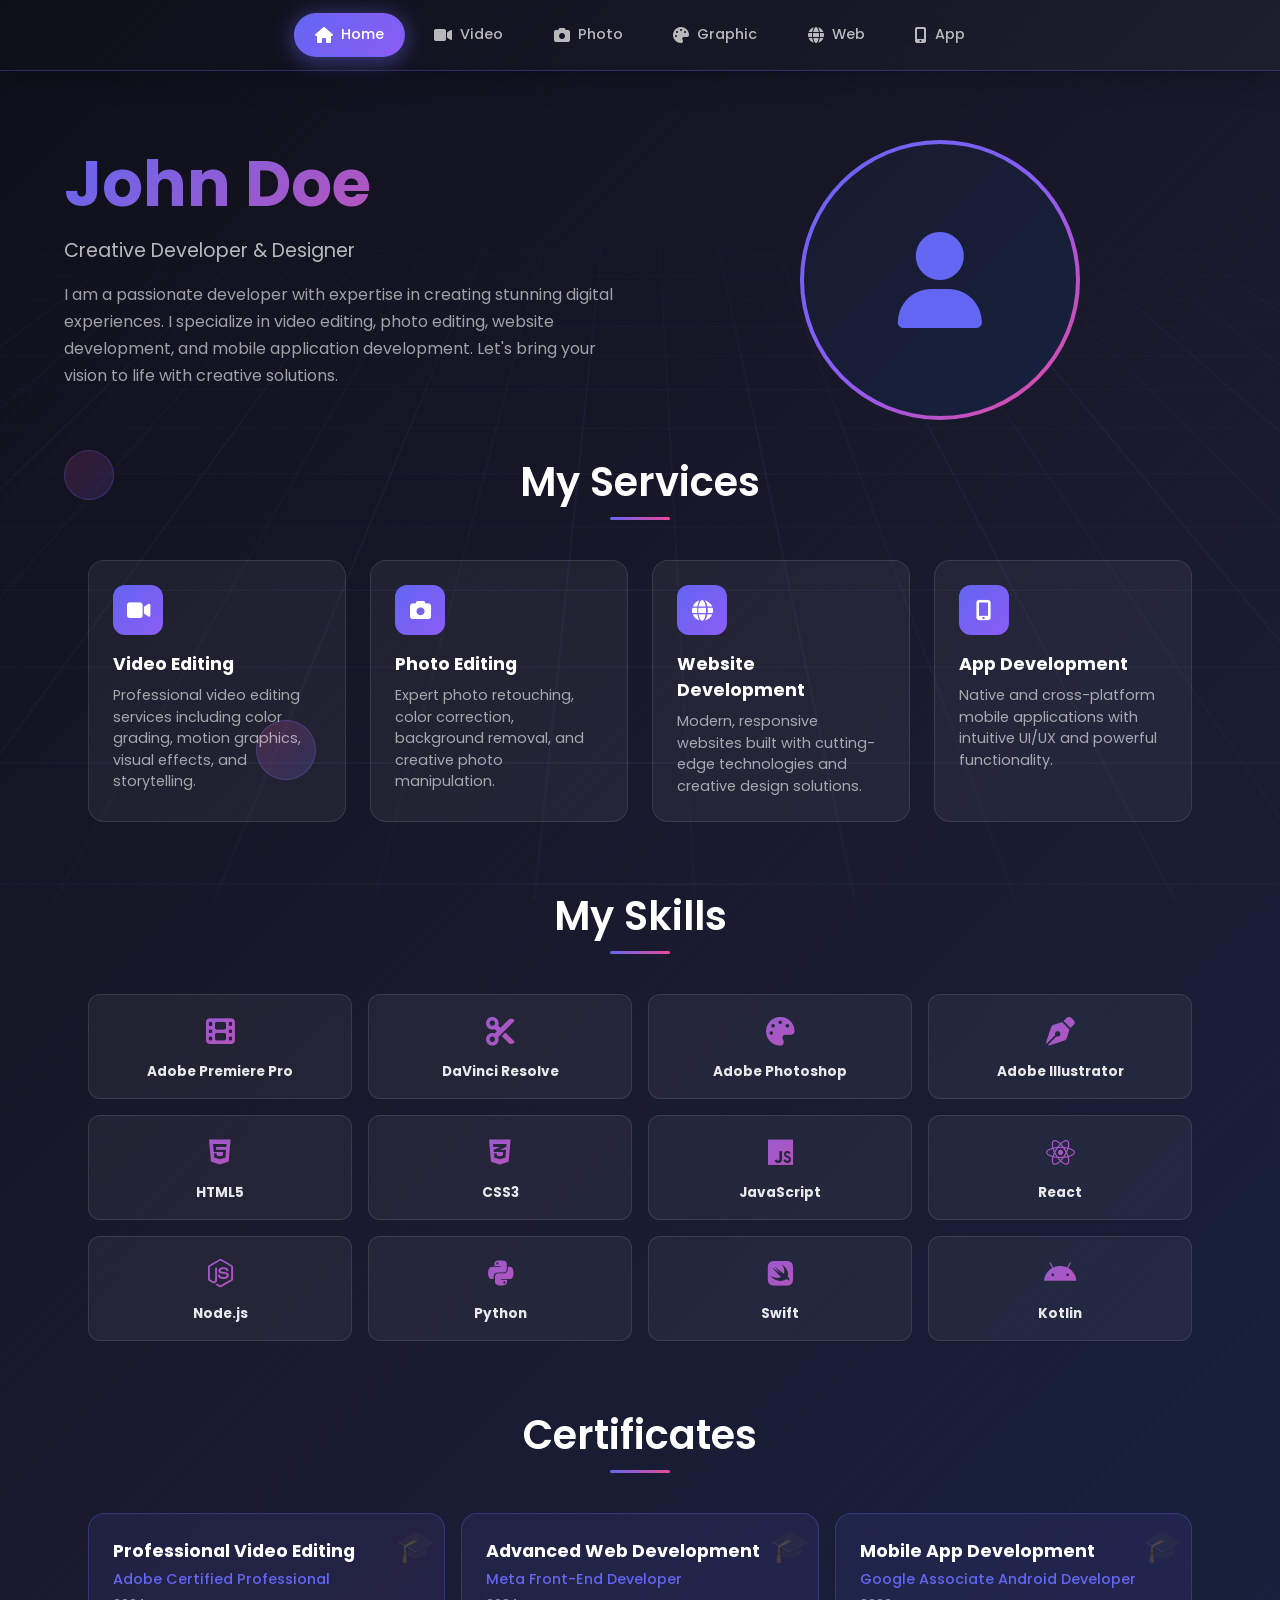
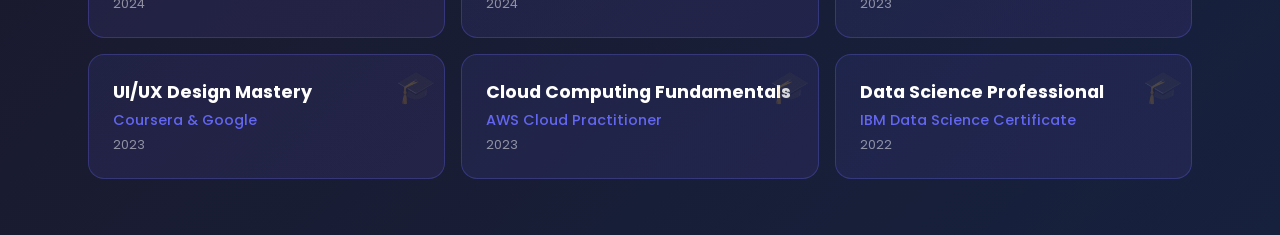
==== pages/index.html @ 63d3b241 "init" ====
<!DOCTYPE html>
<html lang="en">
<head>
    <meta charset="UTF-8">
    <meta name="viewport" content="width=device-width, initial-scale=1.0">
    <title>My Portfolio - Home</title>
    <link href="https://fonts.googleapis.com/css2?family=Poppins:wght@300;400;500;600;700&display=swap" rel="stylesheet">
    <link rel="stylesheet" href="https://cdnjs.cloudflare.com/ajax/libs/font-awesome/6.4.0/css/all.min.css">
    <link rel="stylesheet" href="../css/style.css">
    <link rel="stylesheet" href="../css/home.css">
</head>
<body>
    <!-- Main Content -->
    <main class="main-content">
        <!-- HOME SECTION -->
        <section class="tab-content active" id="home">
            <div class="home-section">
                <!-- Hero -->
                <div class="hero">
                    <div class="hero-content">
                        <h1>John Doe</h1>
                        <p class="title">Creative Developer & Designer</p>
                        <p class="description">
                            I am a passionate developer with expertise in creating stunning digital experiences. 
                            I specialize in video editing, photo editing, website development, and mobile application development.
                            Let's bring your vision to life with creative solutions.
                        </p>
                    </div>
                    <div class="hero-image">
                        <div class="avatar-container">
                            <div class="avatar">
                                <i class="fas fa-user"></i>
                            </div>
                        </div>
                    </div>
                </div>

                <!-- Services -->
                <div class="services-section">
                    <h2 class="section-title">My Services</h2>
                    <div class="services-grid">
                        <div class="service-card">
                            <div class="service-icon">
                                <i class="fas fa-video"></i>
                            </div>
                            <h3>Video Editing</h3>
                            <p>Professional video editing services including color grading, motion graphics, visual effects, and storytelling.</p>
                        </div>
                        <div class="service-card">
                            <div class="service-icon">
                                <i class="fas fa-camera"></i>
                            </div>
                            <h3>Photo Editing</h3>
                            <p>Expert photo retouching, color correction, background removal, and creative photo manipulation.</p>
                        </div>
                        <div class="service-card">
                            <div class="service-icon">
                                <i class="fas fa-globe"></i>
                            </div>
                            <h3>Website Development</h3>
                            <p>Modern, responsive websites built with cutting-edge technologies and creative design solutions.</p>
                        </div>
                        <div class="service-card">
                            <div class="service-icon">
                                <i class="fas fa-mobile-alt"></i>
                            </div>
                            <h3>App Development</h3>
                            <p>Native and cross-platform mobile applications with intuitive UI/UX and powerful functionality.</p>
                        </div>
                    </div>
                </div>

                <!-- Skills -->
                <div class="skills-section">
                    <h2 class="section-title">My Skills</h2>
                    <div class="skills-grid">
                        <div class="skill-item">
                            <div class="skill-icon"><i class="fas fa-film"></i></div>
                            <h4>Adobe Premiere Pro</h4>
                        </div>
                        <div class="skill-item">
                            <div class="skill-icon"><i class="fas fa-cut"></i></div>
                            <h4>DaVinci Resolve</h4>
                        </div>
                        <div class="skill-item">
                            <div class="skill-icon"><i class="fas fa-palette"></i></div>
                            <h4>Adobe Photoshop</h4>
                        </div>
                        <div class="skill-item">
                            <div class="skill-icon"><i class="fas fa-pen-nib"></i></div>
                            <h4>Adobe Illustrator</h4>
                        </div>
                        <div class="skill-item">
                            <div class="skill-icon"><i class="fab fa-html5"></i></div>
                            <h4>HTML5</h4>
                        </div>
                        <div class="skill-item">
                            <div class="skill-icon"><i class="fab fa-css3-alt"></i></div>
                            <h4>CSS3</h4>
                        </div>
                        <div class="skill-item">
                            <div class="skill-icon"><i class="fab fa-js"></i></div>
                            <h4>JavaScript</h4>
                        </div>
                        <div class="skill-item">
                            <div class="skill-icon"><i class="fab fa-react"></i></div>
                            <h4>React</h4>
                        </div>
                        <div class="skill-item">
                            <div class="skill-icon"><i class="fab fa-node-js"></i></div>
                            <h4>Node.js</h4>
                        </div>
                        <div class="skill-item">
                            <div class="skill-icon"><i class="fab fa-python"></i></div>
                            <h4>Python</h4>
                        </div>
                        <div class="skill-item">
                            <div class="skill-icon"><i class="fab fa-swift"></i></div>
                            <h4>Swift</h4>
                        </div>
                        <div class="skill-item">
                            <div class="skill-icon"><i class="fab fa-android"></i></div>
                            <h4>Kotlin</h4>
                        </div>
                    </div>
                </div>

                <!-- Certificates -->
                <div class="certificates-section">
                    <h2 class="section-title">Certificates</h2>
                    <div class="certificates-grid">
                        <div class="certificate-card">
                            <h3>Professional Video Editing</h3>
                            <p class="issuer">Adobe Certified Professional</p>
                            <p class="date">2024</p>
                        </div>
                        <div class="certificate-card">
                            <h3>Advanced Web Development</h3>
                            <p class="issuer">Meta Front-End Developer</p>
                            <p class="date">2024</p>
                        </div>
                        <div class="certificate-card">
                            <h3>Mobile App Development</h3>
                            <p class="issuer">Google Associate Android Developer</p>
                            <p class="date">2023</p>
                        </div>
                        <div class="certificate-card">
                            <h3>UI/UX Design Mastery</h3>
                            <p class="issuer">Coursera & Google</p>
                            <p class="date">2023</p>
                        </div>
                        <div class="certificate-card">
                            <h3>Cloud Computing Fundamentals</h3>
                            <p class="issuer">AWS Cloud Practitioner</p>
                            <p class="date">2023</p>
                        </div>
                        <div class="certificate-card">
                            <h3>Data Science Professional</h3>
                            <p class="issuer">IBM Data Science Certificate</p>
                            <p class="date">2022</p>
                        </div>
                    </div>
                </div>
            </div>
        </section>
    </main>

    <script src="../js/components.js"></script>
    <script src="../js/script.js"></script>
</body>
</html>
---- css/style.css ----
/* CSS Variables */
:root {
    --primary: #6366f1;
    --secondary: #8b5cf6;
    --accent: #ec4899;
    --dark: #1e1e2e;
    --light: #f8fafc;
    --glass: rgba(255, 255, 255, 0.1);
}

/* Reset */
* {
    margin: 0;
    padding: 0;
    box-sizing: border-box;
    font-family: 'Poppins', sans-serif;
}

body {
    background: linear-gradient(135deg, #0f0f1a 0%, #1a1a2e 50%, #16213e 100%);
    min-height: 100vh;
    color: #fff;
    overflow-x: hidden;
    position: relative;
}

/* 3D Grid Background */
.bg-grid {
    position: fixed;
    top: 0;
    left: 0;
    width: 100%;
    height: 100%;
    z-index: -1;
    overflow: hidden;
    perspective: 1000px;
}

.grid-canvas {
    position: absolute;
    top: 0;
    left: 0;
    width: 100%;
    height: 100%;
    transform-style: preserve-3d;
    transform: rotateX(60deg) scale(1.5);
    animation: gridMove 20s linear infinite;
}

@keyframes gridMove {
    0% {
        background-position: 0 0;
    }
    100% {
        background-position: 0 100px;
    }
}

.grid-line {
    position: absolute;
    background: linear-gradient(90deg, transparent, rgba(99, 102, 241, 0.15), transparent);
    height: 1px;
    width: 100%;
    transform-origin: center;
}

.grid-line.vertical {
    width: 1px;
    height: 100%;
    background: linear-gradient(180deg, transparent, rgba(99, 102, 241, 0.15), transparent);
}

/* Floating Objects */
.floating-object {
    position: fixed;
    border-radius: 50%;
    background: linear-gradient(135deg, rgba(99, 102, 241, 0.1), rgba(139, 92, 246, 0.1));
    border: 1px solid rgba(99, 102, 241, 0.3);
    z-index: -1;
    animation: float 20s infinite ease-in-out;
}

.floating-object:nth-child(1) {
    width: 80px;
    height: 80px;
    top: 10%;
    left: 10%;
    animation-delay: 0s;
    background: linear-gradient(135deg, rgba(99, 102, 241, 0.2), rgba(236, 72, 153, 0.2));
}

.floating-object:nth-child(2) {
    width: 120px;
    height: 120px;
    top: 60%;
    left: 80%;
    animation-delay: -5s;
    background: linear-gradient(135deg, rgba(139, 92, 246, 0.2), rgba(236, 72, 153, 0.2));
}

.floating-object:nth-child(3) {
    width: 60px;
    height: 60px;
    top: 80%;
    left: 20%;
    animation-delay: -10s;
    background: linear-gradient(135deg, rgba(236, 72, 153, 0.2), rgba(99, 102, 241, 0.2));
}

.floating-object:nth-child(4) {
    width: 100px;
    height: 100px;
    top: 30%;
    left: 70%;
    animation-delay: -15s;
    background: linear-gradient(135deg, rgba(99, 102, 241, 0.15), rgba(139, 92, 246, 0.15));
}

.floating-object:nth-child(5) {
    width: 50px;
    height: 50px;
    top: 50%;
    left: 5%;
    animation-delay: -7s;
    background: linear-gradient(135deg, rgba(236, 72, 153, 0.15), rgba(139, 92, 246, 0.15));
}

@keyframes float {
    0%, 100% {
        transform: translateY(0) rotate(0deg) scale(1);
    }
    25% {
        transform: translateY(-30px) rotate(90deg) scale(1.1);
    }
    50% {
        transform: translateY(-10px) rotate(180deg) scale(0.95);
    }
    75% {
        transform: translateY(-40px) rotate(270deg) scale(1.05);
    }
}

/* Glowing Orbs */
.glow-orb {
    position: fixed;
    border-radius: 50%;
    filter: blur(60px);
    z-index: -1;
    animation: glow 8s infinite ease-in-out;
}

.glow-orb:nth-of-type(1) {
    width: 400px;
    height: 400px;
    top: -100px;
    left: -100px;
    background: rgba(99, 102, 241, 0.3);
    animation-delay: 0s;
}

.glow-orb:nth-of-type(2) {
    width: 300px;
    height: 300px;
    bottom: -50px;
    right: -50px;
    background: rgba(236, 72, 153, 0.2);
    animation-delay: -4s;
}

.glow-orb:nth-of-type(3) {
    width: 250px;
    height: 250px;
    top: 50%;
    left: 50%;
    transform: translate(-50%, -50%);
    background: rgba(139, 92, 246, 0.15);
    animation-delay: -2s;
}

@keyframes glow {
    0%, 100% {
        opacity: 0.5;
        transform: scale(1);
    }
    50% {
        opacity: 0.8;
        transform: scale(1.2);
    }
}

/* Navigation Tabs */
.nav-container {
    position: fixed;
    top: 0;
    left: 0;
    right: 0;
    z-index: 1000;
    background: linear-gradient(135deg, rgba(15, 15, 26, 0.98) 0%, rgba(30, 30, 46, 0.95) 100%);
    backdrop-filter: blur(20px);
    -webkit-backdrop-filter: blur(20px);
    padding: 0.8rem 2rem;
    border-bottom: 1px solid rgba(99, 102, 241, 0.3);
    box-shadow: 0 4px 30px rgba(0, 0, 0, 0.3);
}

.nav-tabs {
    display: flex;
    justify-content: center;
    align-items: center;
    gap: 0.5rem;
    flex-wrap: wrap;
    max-width: 1200px;
    margin: 0 auto;
}

.nav-tab {
    padding: 0.6rem 1.2rem;
    background: transparent;
    border: 2px solid transparent;
    color: rgba(255, 255, 255, 0.7);
    font-size: 0.9rem;
    font-weight: 500;
    cursor: pointer;
    border-radius: 50px;
    transition: all 0.3s ease;
    display: flex;
    align-items: center;
    gap: 0.5rem;
    text-decoration: none;
    position: relative;
    overflow: hidden;
}

.nav-tab::before {
    content: '';
    position: absolute;
    top: 0;
    left: -100%;
    width: 100%;
    height: 100%;
    background: linear-gradient(90deg, transparent, rgba(255, 255, 255, 0.1), transparent);
    transition: left 0.5s ease;
}

.nav-tab:hover::before {
    left: 100%;
}

.nav-tab:hover {
    color: #fff;
    transform: translateY(-2px);
    text-shadow: 0 0 10px rgba(99, 102, 241, 0.5);
}

.nav-tab.active {
    background: linear-gradient(135deg, var(--primary), var(--secondary));
    color: #fff;
    border-color: transparent;
    box-shadow: 0 4px 20px rgba(99, 102, 241, 0.4),
                0 0 30px rgba(99, 102, 241, 0.2);
}

.nav-tab i {
    font-size: 1rem;
}

/* Hamburger Menu */
.hamburger {
    display: none;
    flex-direction: column;
    justify-content: center;
    align-items: center;
    width: 45px;
    height: 45px;
    background: linear-gradient(135deg, var(--primary), var(--secondary));
    border: none;
    cursor: pointer;
    padding: 0;
    z-index: 1001;
    border-radius: 10px;
    box-shadow: 0 4px 15px rgba(99, 102, 241, 0.4);
    transition: all 0.3s ease;
}

.hamburger:hover {
    transform: scale(1.05);
    box-shadow: 0 6px 20px rgba(99, 102, 241, 0.6);
}

.hamburger span {
    display: block;
    width: 22px;
    height: 2.5px;
    background: #fff;
    margin: 3px 0;
    border-radius: 2px;
    transition: all 0.3s ease;
    position: relative;
}

.hamburger.active span:nth-child(1) {
    transform: rotate(45deg) translate(5px, 6px);
}

.hamburger.active span:nth-child(2) {
    opacity: 0;
}

.hamburger.active span:nth-child(3) {
    transform: rotate(-45deg) translate(5px, -6px);
}

/* Mobile Navigation */
@media (max-width: 768px) {
    .hamburger {
        display: flex;
        position: absolute;
        right: 1rem;
        top: 50%;
        transform: translateY(-50%);
    }

    .nav-container {
        padding: 0.8rem 1rem;
    }

    .nav-tabs {
        position: fixed;
        top: 65px;
        left: 0;
        right: 0;
        background: linear-gradient(180deg, rgba(15, 15, 26, 0.99) 0%, rgba(22, 33, 62, 0.99) 100%);
        backdrop-filter: blur(20px);
        -webkit-backdrop-filter: blur(20px);
        flex-direction: column;
        gap: 0;
        padding: 1rem;
        border-bottom: 1px solid rgba(99, 102, 241, 0.3);
        transform: translateY(-150%);
        opacity: 0;
        transition: all 0.3s ease;
        z-index: 999;
        box-shadow: 0 10px 40px rgba(0, 0, 0, 0.5);
    }

    .nav-tabs.active {
        transform: translateY(0);
        opacity: 1;
    }

    .nav-tab {
        padding: 1rem 1.5rem;
        width: 100%;
        justify-content: center;
        border-radius: 12px;
        font-size: 1rem;
        background: rgba(255, 255, 255, 0.05);
        border: 1px solid rgba(255, 255, 255, 0.1);
    }

    .nav-tab:not(:last-child) {
        margin-bottom: 0.5rem;
    }

    .nav-tab:hover {
        background: linear-gradient(135deg, rgba(99, 102, 241, 0.3), rgba(139, 92, 246, 0.3));
        border-color: var(--primary);
    }

    .nav-tab.active {
        background: linear-gradient(135deg, var(--primary), var(--secondary));
    }

    .nav-tab i {
        font-size: 1.2rem;
    }
}

/* Main Content */
.main-content {
    padding-top: 100px;
    min-height: 100vh;
}

.tab-content {
    display: none;
    animation: fadeIn 0.5s ease;
}

.tab-content.active {
    display: block;
}

@keyframes fadeIn {
    from { opacity: 0; transform: translateY(20px); }
    to { opacity: 1; transform: translateY(0); }
}

/* HOME SECTION */
.home-section {
    max-width: 1200px;
    margin: 0 auto;
    padding: 2rem;
}

.hero {
    display: grid;
    grid-template-columns: 1fr 1fr;
    gap: 4rem;
    align-items: center;
    min-height: calc(100vh - 120px);
}

.hero-content h1 {
    font-size: 4rem;
    font-weight: 700;
    background: linear-gradient(135deg, var(--primary), var(--accent));
    -webkit-background-clip: text;
    -webkit-text-fill-color: transparent;
    background-clip: text;
    margin-bottom: 1rem;
    line-height: 1.1;
}

.hero-content .title {
    font-size: 1.5rem;
    color: rgba(255, 255, 255, 0.7);
    margin-bottom: 1.5rem;
    font-weight: 400;
}

.hero-content .description {
    font-size: 1.1rem;
    color: rgba(255, 255, 255, 0.6);
    line-height: 1.8;
    margin-bottom: 2rem;
}

.hero-image {
    display: flex;
    justify-content: center;
    align-items: center;
}

.avatar-container {
    width: 350px;
    height: 350px;
    border-radius: 50%;
    background: linear-gradient(135deg, var(--primary), var(--secondary), var(--accent));
    padding: 4px;
    position: relative;
}

.avatar {
    width: 100%;
    height: 100%;
    border-radius: 50%;
    background: linear-gradient(135deg, #1a1a2e, #16213e);
    display: flex;
    justify-content: center;
    align-items: center;
    font-size: 8rem;
    color: var(--primary);
}

/* Services Section */
.services-section {
    padding: 4rem 2rem;
    max-width: 1200px;
    margin: 0 auto;
}

.section-title {
    font-size: 2.5rem;
    font-weight: 600;
    text-align: center;
    margin-bottom: 3rem;
    position: relative;
}

.section-title::after {
    content: '';
    position: absolute;
    bottom: -10px;
    left: 50%;
    transform: translateX(-50%);
    width: 80px;
    height: 4px;
    background: linear-gradient(90deg, var(--primary), var(--accent));
    border-radius: 2px;
}

.services-grid {
    display: grid;
    grid-template-columns: repeat(auto-fit, minmax(280px, 1fr));
    gap: 2rem;
}

.service-card {
    background: rgba(255, 255, 255, 0.05);
    border: 1px solid rgba(255, 255, 255, 0.1);
    border-radius: 20px;
    padding: 2rem;
    transition: all 0.3s ease;
    position: relative;
    overflow: hidden;
}

.service-card::before {
    content: '';
    position: absolute;
    top: 0;
    left: 0;
    right: 0;
    height: 4px;
    background: linear-gradient(90deg, var(--primary), var(--accent));
    transform: scaleX(0);
    transition: transform 0.3s ease;
}

.service-card:hover {
    transform: translateY(-10px);
    background: rgba(255, 255, 255, 0.1);
    box-shadow: 0 20px 40px rgba(0, 0, 0, 0.3);
}

.service-card:hover::before {
    transform: scaleX(1);
}

.service-icon {
    width: 60px;
    height: 60px;
    background: linear-gradient(135deg, var(--primary), var(--secondary));
    border-radius: 15px;
    display: flex;
    justify-content: center;
    align-items: center;
    font-size: 1.5rem;
    margin-bottom: 1.5rem;
}

.service-card h3 {
    font-size: 1.3rem;
    margin-bottom: 1rem;
    color: #fff;
}

.service-card p {
    color: rgba(255, 255, 255, 0.6);
    line-height: 1.6;
}

/* Skills Section */
.skills-section {
    padding: 4rem 2rem;
    max-width: 1200px;
    margin: 0 auto;
}

.skills-grid {
    display: grid;
    grid-template-columns: repeat(auto-fit, minmax(200px, 1fr));
    gap: 1.5rem;
}

.skill-item {
    background: rgba(255, 255, 255, 0.05);
    border: 1px solid rgba(255, 255, 255, 0.1);
    border-radius: 15px;
    padding: 1.5rem;
    text-align: center;
    transition: all 0.3s ease;
}

.skill-item:hover {
    background: rgba(99, 102, 241, 0.2);
    transform: scale(1.05);
    border-color: var(--primary);
}

.skill-icon {
    font-size: 2.5rem;
    margin-bottom: 1rem;
    background: linear-gradient(135deg, var(--primary), var(--accent));
    -webkit-background-clip: text;
    -webkit-text-fill-color: transparent;
}

.skill-item h4 {
    font-size: 1rem;
    color: rgba(255, 255, 255, 0.9);
}

/* Certificates Section */
.certificates-section {
    padding: 4rem 2rem;
    max-width: 1200px;
    margin: 0 auto;
}

.certificates-grid {
    display: grid;
    grid-template-columns: repeat(auto-fit, minmax(300px, 1fr));
    gap: 2rem;
}

.certificate-card {
    background: linear-gradient(135deg, rgba(99, 102, 241, 0.1), rgba(139, 92, 246, 0.1));
    border: 1px solid rgba(99, 102, 241, 0.3);
    border-radius: 20px;
    padding: 2rem;
    position: relative;
    overflow: hidden;
}

.certificate-card::before {
    content: '🎓';
    position: absolute;
    top: 1rem;
    right: 1rem;
    font-size: 3rem;
    opacity: 0.2;
}

.certificate-card h3 {
    font-size: 1.3rem;
    margin-bottom: 0.5rem;
    color: #fff;
}

.certificate-card .issuer {
    color: var(--primary);
    font-weight: 500;
    margin-bottom: 0.5rem;
}

.certificate-card .date {
    color: rgba(255, 255, 255, 0.5);
    font-size: 0.9rem;
}

/* VIDEO EDITING - Showcase Theme */
.video-section {
    padding: 2rem;
    max-width: 1400px;
    margin: 0 auto;
}

.showcase-grid {
    display: grid;
    grid-template-columns: repeat(3, 1fr);
    grid-template-rows: repeat(2, 250px);
    gap: 1.5rem;
}

.showcase-item {
    position: relative;
    border-radius: 20px;
    overflow: hidden;
    cursor: pointer;
    transition: all 0.4s ease;
}

.showcase-item:hover {
    transform: scale(1.02);
    z-index: 10;
    box-shadow: 0 20px 60px rgba(0, 0, 0, 0.5);
}

.showcase-item.large {
    grid-column: span 2;
    grid-row: span 2;
}

.showcase-item.wide {
    grid-column: span 2;
}

.showcase-bg {
    position: absolute;
    top: 0;
    left: 0;
    right: 0;
    bottom: 0;
    background: linear-gradient(135deg, #667eea 0%, #764ba2 100%);
    display: flex;
    justify-content: center;
    align-items: center;
}

.showcase-bg.video-1 { background: linear-gradient(135deg, #f093fb 0%, #f5576c 100%); }
.showcase-bg.video-2 { background: linear-gradient(135deg, #4facfe 0%, #00f2fe 100%); }
.showcase-bg.video-3 { background: linear-gradient(135deg, #43e97b 0%, #38f9d7 100%); }
.showcase-bg.video-4 { background: linear-gradient(135deg, #fa709a 0%, #fee140 100%); }
.showcase-bg.video-5 { background: linear-gradient(135deg, #a8edea 0%, #fed6e3 100%); }
.showcase-bg.video-6 { background: linear-gradient(135deg, #ff9a9e 0%, #fecfef 100%); }

.showcase-content {
    position: absolute;
    bottom: 0;
    left: 0;
    right: 0;
    padding: 1.5rem;
    background: linear-gradient(to top, rgba(0,0,0,0.8), transparent);
}

.showcase-content h3 {
    font-size: 1.2rem;
    margin-bottom: 0.3rem;
}

.showcase-content p {
    font-size: 0.9rem;
    color: rgba(255, 255, 255, 0.7);
}

.showcase-icon {
    font-size: 3rem;
    color: rgba(255, 255, 255, 0.8);
}

/* PHOTO EDITING - Bento Theme */
.photo-section {
    padding: 2rem;
    max-width: 1400px;
    margin: 0 auto;
}

.bento-grid {
    display: grid;
    grid-template-columns: repeat(4, 1fr);
    grid-template-rows: repeat(3, 200px);
    gap: 1rem;
}

.bento-item {
    border-radius: 24px;
    overflow: hidden;
    position: relative;
    transition: all 0.4s ease;
}

.bento-item:hover {
    transform: scale(1.02);
    z-index: 10;
}

.bento-item.large {
    grid-column: span 2;
    grid-row: span 2;
}

.bento-item.tall {
    grid-row: span 2;
}

.bento-bg {
    width: 100%;
    height: 100%;
    display: flex;
    justify-content: center;
    align-items: center;
    font-size: 4rem;
}

.bento-bg.photo-1 { background: linear-gradient(135deg, #ffecd2 0%, #fcb69f 100%); }
.bento-bg.photo-2 { background: linear-gradient(135deg, #a1c4fd 0%, #c2e9fb 100%); }
.bento-bg.photo-3 { background: linear-gradient(135deg, #d4fc79 0%, #96e6a1 100%); }
.bento-bg.photo-4 { background: linear-gradient(135deg, #84fab0 0%, #8fd3f4 100%); }
.bento-bg.photo-5 { background: linear-gradient(135deg, #cfd9df 0%, #e2ebf0 100%); }
.bento-bg.photo-6 { background: linear-gradient(135deg, #a6c0fe 0%, #f68084 100%); }
.bento-bg.photo-7 { background: linear-gradient(135deg, #fccb90 0%, #d57eeb 100%); }
.bento-bg.photo-8 { background: linear-gradient(135deg, #e0c3fc 0%, #8ec5fc 100%); }

.bento-label {
    position: absolute;
    bottom: 1rem;
    left: 1rem;
    background: rgba(0, 0, 0, 0.6);
    padding: 0.5rem 1rem;
    border-radius: 20px;
    font-size: 0.85rem;
    font-weight: 500;
}

/* WEBSITE DEVELOPING - Carousel Theme */
.website-section {
    padding: 2rem;
    max-width: 1200px;
    margin: 0 auto;
}

.carousel-container {
    position: relative;
    width: 100%;
    max-width: 900px;
    margin: 0 auto;
    border-radius: 30px;
    overflow: hidden;
    background: rgba(255, 255, 255, 0.05);
    border: 1px solid rgba(255, 255, 255, 0.1);
}

.carousel {
    display: flex;
    transition: transform 0.5s ease;
}

.carousel-slide {
    min-width: 100%;
    height: 500px;
    display: flex;
    justify-content: center;
    align-items: center;
    position: relative;
}

.carousel-slide.slide-1 { background: linear-gradient(135deg, #667eea 0%, #764ba2 100%); }
.carousel-slide.slide-2 { background: linear-gradient(135deg, #f093fb 0%, #f5576c 100%); }
.carousel-slide.slide-3 { background: linear-gradient(135deg, #4facfe 0%, #00f2fe 100%); }
.carousel-slide.slide-4 { background: linear-gradient(135deg, #43e97b 0%, #38f9d7 100%); }

.carousel-icon {
    font-size: 6rem;
    color: rgba(255, 255, 255, 0.9);
}

.carousel-dots {
    position: absolute;
    bottom: 20px;
    left: 50%;
    transform: translateX(-50%);
    display: flex;
    gap: 10px;
}

.carousel-dot {
    width: 12px;
    height: 12px;
    border-radius: 50%;
    background: rgba(255, 255, 255, 0.4);
    cursor: pointer;
    transition: all 0.3s ease;
}

.carousel-dot.active {
    background: #fff;
    transform: scale(1.2);
}

.carousel-arrow {
    position: absolute;
    top: 50%;
    transform: translateY(-50%);
    width: 50px;
    height: 50px;
    background: rgba(255, 255, 255, 0.2);
    border: none;
    border-radius: 50%;
    color: #fff;
    font-size: 1.2rem;
    cursor: pointer;
    transition: all 0.3s ease;
    z-index: 10;
}

.carousel-arrow:hover {
    background: rgba(255, 255, 255, 0.4);
}

.carousel-arrow.prev { left: 20px; }
.carousel-arrow.next { right: 20px; }

.website-description {
    margin-top: 3rem;
    background: rgba(255, 255, 255, 0.05);
    border: 1px solid rgba(255, 255, 255, 0.1);
    border-radius: 20px;
    padding: 2.5rem;
}

.website-description h3 {
    font-size: 2rem;
    margin-bottom: 1.5rem;
    background: linear-gradient(135deg, var(--primary), var(--accent));
    -webkit-background-clip: text;
    -webkit-text-fill-color: transparent;
}

.website-description p {
    color: rgba(255, 255, 255, 0.7);
    line-height: 1.8;
    margin-bottom: 1.5rem;
}

.tech-stack {
    display: flex;
    flex-wrap: wrap;
    gap: 1rem;
    margin-top: 1.5rem;
}

.tech-tag {
    padding: 0.5rem 1.2rem;
    background: rgba(99, 102, 241, 0.2);
    border: 1px solid var(--primary);
    border-radius: 20px;
    font-size: 0.9rem;
    color: #fff;
}

/* APPLICATION DEVELOPING - Mobile Phone Theme */
.app-section {
    padding: 2rem;
    max-width: 1200px;
    margin: 0 auto;
}

.app-container {
    display: flex;
    justify-content: center;
    align-items: center;
    gap: 4rem;
    flex-wrap: wrap;
}

.phone-mockup {
    width: 300px;
    height: 600px;
    background: #1a1a2e;
    border-radius: 40px;
    padding: 12px;
    position: relative;
    box-shadow: 
        0 0 0 3px #2a2a3e,
        0 30px 60px rgba(0, 0, 0, 0.5),
        inset 0 0 20px rgba(255, 255, 255, 0.1);
}

.phone-screen {
    width: 100%;
    height: 100%;
    background: linear-gradient(180deg, #1a1a2e 0%, #16213e 100%);
    border-radius: 30px;
    overflow: hidden;
    position: relative;
}

.phone-notch {
    position: absolute;
    top: 0;
    left: 50%;
    transform: translateX(-50%);
    width: 120px;
    height: 25px;
    background: #1a1a2e;
    border-radius: 0 0 15px 15px;
    z-index: 10;
}

.app-header {
    padding: 50px 20px 20px;
    background: linear-gradient(135deg, var(--primary), var(--secondary));
    text-align: center;
}

.app-header h3 {
    font-size: 1.3rem;
    margin-bottom: 0.3rem;
}

.app-header p {
    font-size: 0.85rem;
    opacity: 0.8;
}

.app-content {
    padding: 20px;
}

.app-card {
    background: rgba(255, 255, 255, 0.1);
    border-radius: 15px;
    padding: 15px;
    margin-bottom: 15px;
    display: flex;
    align-items: center;
    gap: 15px;
}

.app-card-icon {
    width: 45px;
    height: 45px;
    background: linear-gradient(135deg, var(--primary), var(--accent));
    border-radius: 12px;
    display: flex;
    justify-content: center;
    align-items: center;
    font-size: 1.2rem;
}

.app-card-info h4 {
    font-size: 0.95rem;
    margin-bottom: 0.2rem;
}

.app-card-info p {
    font-size: 0.75rem;
    color: rgba(255, 255, 255, 0.5);
}

.app-nav {
    position: absolute;
    bottom: 0;
    left: 0;
    right: 0;
    background: rgba(26, 26, 46, 0.95);
    padding: 15px;
    display: flex;
    justify-content: space-around;
    border-top: 1px solid rgba(255, 255, 255, 0.1);
}

.app-nav-item {
    font-size: 1.3rem;
    color: rgba(255, 255, 255, 0.5);
    cursor: pointer;
    transition: color 0.3s ease;
}

.app-nav-item.active {
    color: var(--primary);
}

.app-features {
    flex: 1;
    max-width: 500px;
}

.app-features h2 {
    font-size: 2.5rem;
    margin-bottom: 1.5rem;
    background: linear-gradient(135deg, var(--primary), var(--accent));
    -webkit-background-clip: text;
    -webkit-text-fill-color: transparent;
}

.feature-item {
    display: flex;
    gap: 1rem;
    margin-bottom: 1.5rem;
    padding: 1.5rem;
    background: rgba(255, 255, 255, 0.05);
    border: 1px solid rgba(255, 255, 255, 0.1);
    border-radius: 15px;
    transition: all 0.3s ease;
}

.feature-item:hover {
    background: rgba(99, 102, 241, 0.1);
    border-color: var(--primary);
}

.feature-icon {
    width: 50px;
    height: 50px;
    background: linear-gradient(135deg, var(--primary), var(--secondary));
    border-radius: 12px;
    display: flex;
    justify-content: center;
    align-items: center;
    font-size: 1.3rem;
    flex-shrink: 0;
}

.feature-info h4 {
    font-size: 1.1rem;
    margin-bottom: 0.5rem;
}

.feature-info p {
    color: rgba(255, 255, 255, 0.6);
    font-size: 0.9rem;
}

/* Responsive */
@media (max-width: 1024px) {
    .hero {
        grid-template-columns: 1fr;
        text-align: center;
    }

    .hero-content h1 {
        font-size: 3rem;
    }

    .showcase-grid {
        grid-template-columns: repeat(2, 1fr);
        grid-template-rows: auto;
    }

    .bento-grid {
        grid-template-columns: repeat(2, 1fr);
        grid-template-rows: auto;
    }

    .bento-item.large,
    .bento-item.tall {
        grid-column: span 1;
        grid-row: span 1;
    }
}

@media (max-width: 768px) {
    .nav-tabs {
        gap: 0.3rem;
    }

    .nav-tab {
        padding: 0.5rem 1rem;
        font-size: 0.85rem;
    }

    .hero-content h1 {
        font-size: 2.5rem;
    }

    .avatar-container {
        width: 250px;
        height: 250px;
    }

    .showcase-grid {
        grid-template-columns: 1fr;
    }

    .showcase-item.large,
    .showcase-item.wide {
        grid-column: span 1;
    }

    .bento-grid {
        grid-template-columns: 1fr;
    }

    .app-container {
        flex-direction: column;
    }

    .app-features {
        text-align: center;
    }
}
---- css/home.css ----
/* HOME SECTION STYLES */

/* Hero */
.home-section {
    max-width: 1200px;
    margin: 0 auto;
    padding: 1.5rem;
}

.hero {
    display: grid;
    grid-template-columns: 1fr;
    gap: 2rem;
    align-items: center;
    text-align: center;
    min-height: auto;
    padding-top: 1rem;
}

.hero-content h1 {
    font-size: 2.5rem;
    font-weight: 700;
    background: linear-gradient(135deg, var(--primary), var(--accent));
    -webkit-background-clip: text;
    -webkit-text-fill-color: transparent;
    background-clip: text;
    margin-bottom: 0.8rem;
    line-height: 1.2;
}

.hero-content .title {
    font-size: 1.2rem;
    color: rgba(255, 255, 255, 0.7);
    margin-bottom: 1rem;
    font-weight: 400;
}

.hero-content .description {
    font-size: 1rem;
    color: rgba(255, 255, 255, 0.6);
    line-height: 1.7;
    margin-bottom: 1.5rem;
    max-width: 600px;
    margin-left: auto;
    margin-right: auto;
}

.hero-image {
    display: flex;
    justify-content: center;
    align-items: center;
}

.avatar-container {
    width: 200px;
    height: 200px;
    border-radius: 50%;
    background: linear-gradient(135deg, var(--primary), var(--secondary), var(--accent));
    padding: 4px;
    position: relative;
}

.avatar {
    width: 100%;
    height: 100%;
    border-radius: 50%;
    background: linear-gradient(135deg, #1a1a2e, #16213e);
    display: flex;
    justify-content: center;
    align-items: center;
    font-size: 4rem;
    color: var(--primary);
}

/* Services Section */
.services-section {
    padding: 2rem 1.5rem;
    max-width: 1200px;
    margin: 0 auto;
}

.section-title {
    font-size: 1.8rem;
    font-weight: 600;
    text-align: center;
    margin-bottom: 2rem;
    position: relative;
}

.section-title::after {
    content: '';
    position: absolute;
    bottom: -8px;
    left: 50%;
    transform: translateX(-50%);
    width: 60px;
    height: 3px;
    background: linear-gradient(90deg, var(--primary), var(--accent));
    border-radius: 2px;
}

.services-grid {
    display: grid;
    grid-template-columns: 1fr;
    gap: 1.5rem;
}

.service-card {
    background: rgba(255, 255, 255, 0.05);
    border: 1px solid rgba(255, 255, 255, 0.1);
    border-radius: 16px;
    padding: 1.5rem;
    transition: all 0.3s ease;
    position: relative;
    overflow: hidden;
}

.service-card::before {
    content: '';
    position: absolute;
    top: 0;
    left: 0;
    right: 0;
    height: 3px;
    background: linear-gradient(90deg, var(--primary), var(--accent));
    transform: scaleX(0);
    transition: transform 0.3s ease;
}

.service-card:hover {
    transform: translateY(-5px);
    background: rgba(255, 255, 255, 0.1);
    box-shadow: 0 15px 30px rgba(0, 0, 0, 0.3);
}

.service-card:hover::before {
    transform: scaleX(1);
}

.service-icon {
    width: 50px;
    height: 50px;
    background: linear-gradient(135deg, var(--primary), var(--secondary));
    border-radius: 12px;
    display: flex;
    justify-content: center;
    align-items: center;
    font-size: 1.3rem;
    margin-bottom: 1rem;
}

.service-card h3 {
    font-size: 1.1rem;
    margin-bottom: 0.5rem;
    color: #fff;
}

.service-card p {
    color: rgba(255, 255, 255, 0.6);
    line-height: 1.5;
    font-size: 0.9rem;
}

/* Skills Section */
.skills-section {
    padding: 2rem 1.5rem;
    max-width: 1200px;
    margin: 0 auto;
}

.skills-grid {
    display: grid;
    grid-template-columns: repeat(2, 1fr);
    gap: 1rem;
}

.skill-item {
    background: rgba(255, 255, 255, 0.05);
    border: 1px solid rgba(255, 255, 255, 0.1);
    border-radius: 12px;
    padding: 1rem;
    text-align: center;
    transition: all 0.3s ease;
}

.skill-item:hover {
    background: rgba(99, 102, 241, 0.2);
    transform: scale(1.02);
    border-color: var(--primary);
}

.skill-icon {
    font-size: 1.8rem;
    margin-bottom: 0.5rem;
    background: linear-gradient(135deg, var(--primary), var(--accent));
    -webkit-background-clip: text;
    -webkit-text-fill-color: transparent;
}

.skill-item h4 {
    font-size: 0.85rem;
    color: rgba(255, 255, 255, 0.9);
}

/* Certificates Section */
.certificates-section {
    padding: 2rem 1.5rem;
    max-width: 1200px;
    margin: 0 auto;
}

.certificates-grid {
    display: grid;
    grid-template-columns: 1fr;
    gap: 1rem;
}

.certificate-card {
    background: linear-gradient(135deg, rgba(99, 102, 241, 0.1), rgba(139, 92, 246, 0.1));
    border: 1px solid rgba(99, 102, 241, 0.3);
    border-radius: 16px;
    padding: 1.5rem;
    position: relative;
    overflow: hidden;
}

.certificate-card::before {
    content: '🎓';
    position: absolute;
    top: 0.5rem;
    right: 0.5rem;
    font-size: 2rem;
    opacity: 0.2;
}

.certificate-card h3 {
    font-size: 1.1rem;
    margin-bottom: 0.3rem;
    color: #fff;
}

.certificate-card .issuer {
    color: var(--primary);
    font-weight: 500;
    margin-bottom: 0.3rem;
    font-size: 0.9rem;
}

.certificate-card .date {
    color: rgba(255, 255, 255, 0.5);
    font-size: 0.8rem;
}

/* Tablet */
@media (min-width: 768px) {
    .hero-content h1 {
        font-size: 3rem;
    }
    
    .hero {
        grid-template-columns: 1fr 1fr;
        ;
        text-align: left;
        gap: 3rem;
    }
    
    .hero-content .description {
        margin-left: 0;
    }
    
    .avatar-container {
        width: 280px;
        height: 280px;
    }
    
    .avatar {
        font-size: 6rem;
    }
    
    .services-grid {
        grid-template-columns: repeat(2, 1fr);
    }
    
    .skills-grid {
        grid-template-columns: repeat(3, 1fr);
    }
    
    .certificates-grid {
        grid-template-columns: repeat(2, 1fr);
    }
}

/* Desktop */
@media (min-width: 1024px) {
    .hero-content h1 {
        font-size: 4rem;
    }
    
    .section-title {
        font-size: 2.5rem;
        margin-bottom: 3rem;
    }
    
    .services-grid {
        grid-template-columns: repeat(4, 1fr);
    }
    
    .skills-grid {
        grid-template-columns: repeat(4, 1fr);
    }
    
    .certificates-grid {
        grid-template-columns: repeat(3, 1fr);
    }
}
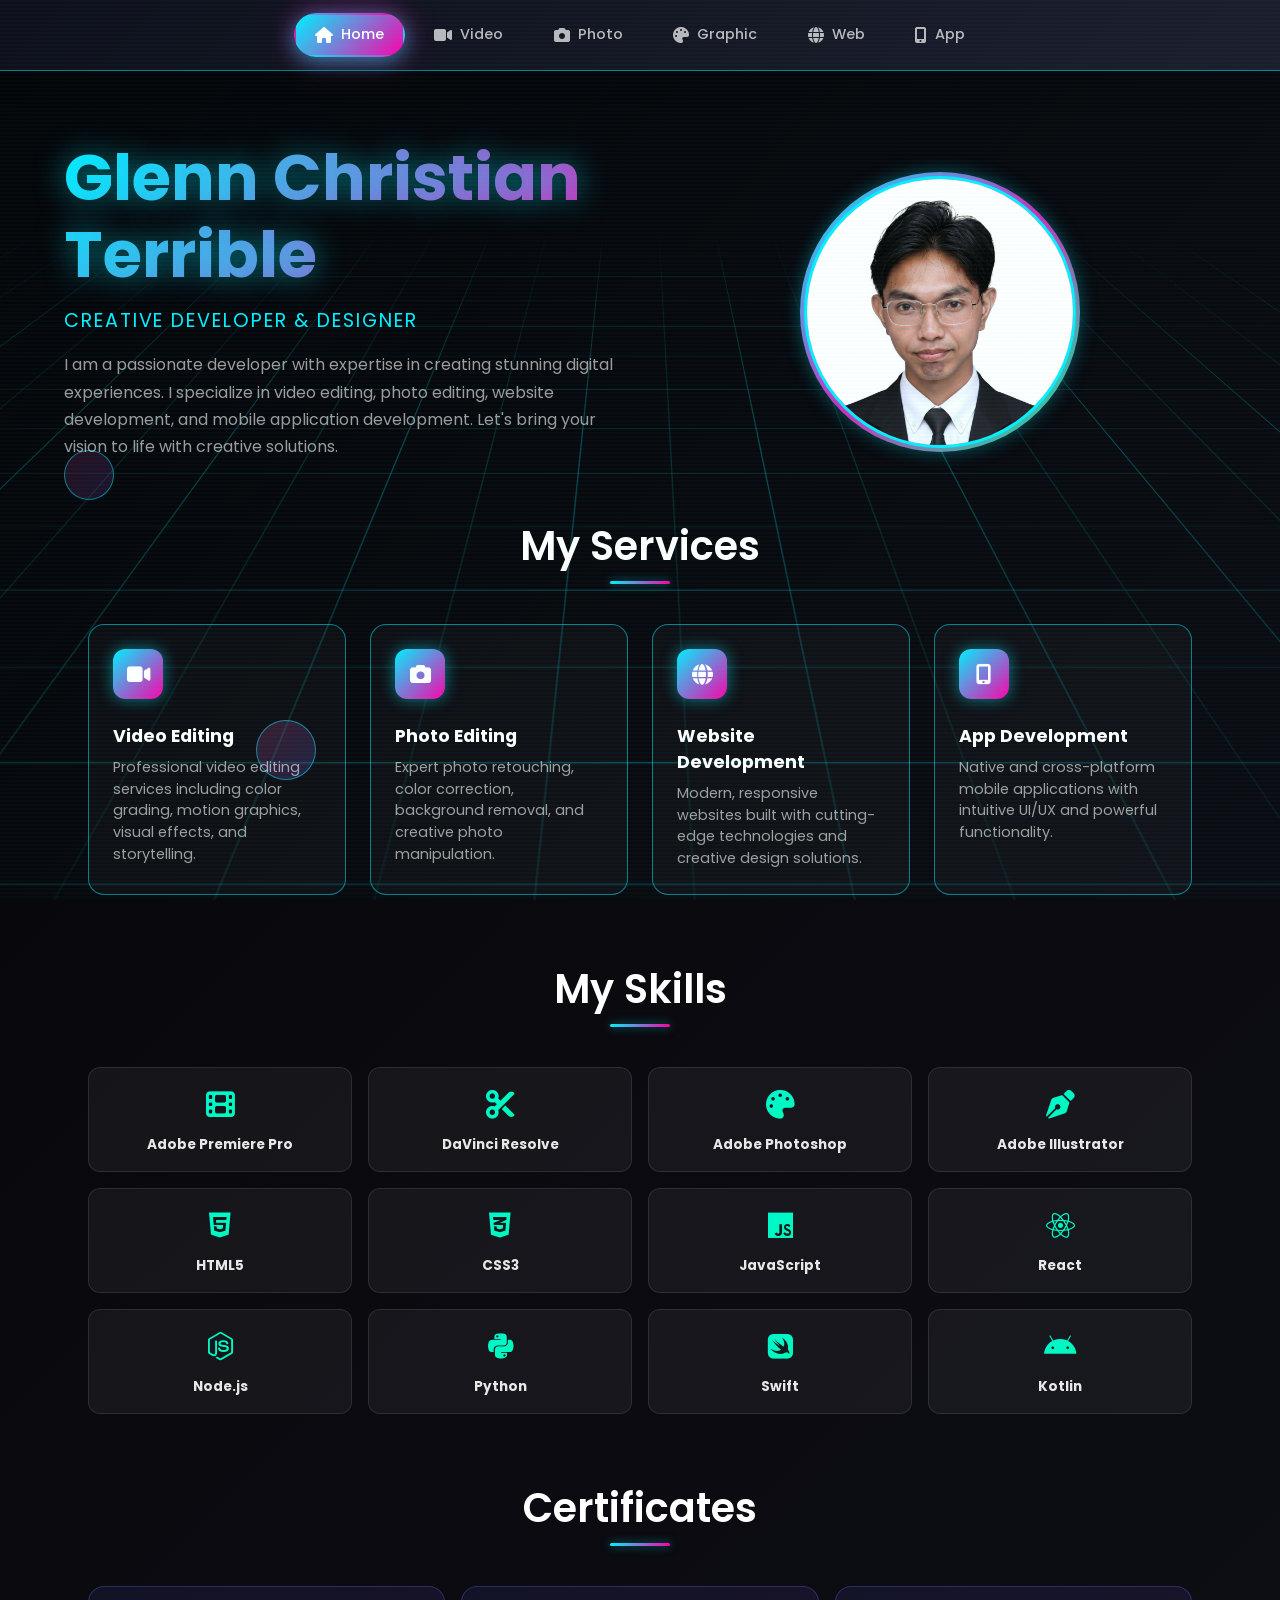
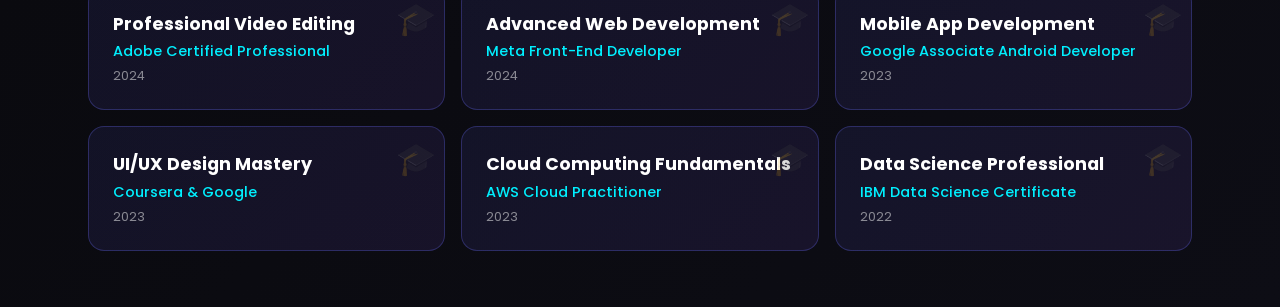
==== commit e57a9529: "changes" ====
--- a/pages/index.html
+++ b/pages/index.html
@@ -18,7 +18,7 @@
                 <!-- Hero -->
                 <div class="hero">
                     <div class="hero-content">
-                        <h1>John Doe</h1>
+                        <h1>Glenn Christian Terrible</h1>
                         <p class="title">Creative Developer & Designer</p>
                         <p class="description">
                             I am a passionate developer with expertise in creating stunning digital experiences. 
@@ -28,9 +28,7 @@
                     </div>
                     <div class="hero-image">
                         <div class="avatar-container">
-                            <div class="avatar">
-                                <i class="fas fa-user"></i>
-                            </div>
+                            <img src="../assets/img/picture.jpg" alt="Profile Picture" class="profile-picture">
                         </div>
                     </div>
                 </div>
--- a/css/style.css
+++ b/css/style.css
@@ -1,11 +1,15 @@
 /* CSS Variables */
 :root {
-    --primary: #6366f1;
-    --secondary: #8b5cf6;
-    --accent: #ec4899;
-    --dark: #1e1e2e;
+    --primary: #00f0ff;
+    --secondary: #ff00aa;
+    --accent: #00ff88;
+    --dark: #0a0a0f;
+    --darker: #050508;
     --light: #f8fafc;
     --glass: rgba(255, 255, 255, 0.1);
+    --glow-primary: rgba(0, 240, 255, 0.5);
+    --glow-secondary: rgba(255, 0, 170, 0.5);
+    --glow-accent: rgba(0, 255, 136, 0.5);
 }
 
 /* Reset */
@@ -17,11 +21,36 @@
 }
 
 body {
-    background: linear-gradient(135deg, #0f0f1a 0%, #1a1a2e 50%, #16213e 100%);
+    background: linear-gradient(135deg, var(--darker) 0%, var(--dark) 50%, #0d0d15 100%);
     min-height: 100vh;
     color: #fff;
     overflow-x: hidden;
     position: relative;
+}
+
+/* Scan Line Effect */
+body::before {
+    content: '';
+    position: fixed;
+    top: 0;
+    left: 0;
+    width: 100%;
+    height: 100%;
+    background: repeating-linear-gradient(
+        0deg,
+        transparent,
+        transparent 2px,
+        rgba(0, 240, 255, 0.03) 2px,
+        rgba(0, 240, 255, 0.03) 4px
+    );
+    pointer-events: none;
+    z-index: 9999;
+}
+
+/* Cyberpunk Glow Borders */
+.glow-border {
+    border: 1px solid var(--glow-primary);
+    box-shadow: 0 0 10px var(--glow-primary), inset 0 0 10px rgba(0, 240, 255, 0.1);
 }
 
 /* 3D Grid Background */
@@ -58,7 +87,7 @@
 
 .grid-line {
     position: absolute;
-    background: linear-gradient(90deg, transparent, rgba(99, 102, 241, 0.15), transparent);
+    background: linear-gradient(90deg, transparent, var(--glow-primary), transparent);
     height: 1px;
     width: 100%;
     transform-origin: center;
@@ -67,15 +96,15 @@
 .grid-line.vertical {
     width: 1px;
     height: 100%;
-    background: linear-gradient(180deg, transparent, rgba(99, 102, 241, 0.15), transparent);
+    background: linear-gradient(180deg, transparent, var(--glow-primary), transparent);
 }
 
 /* Floating Objects */
 .floating-object {
     position: fixed;
     border-radius: 50%;
-    background: linear-gradient(135deg, rgba(99, 102, 241, 0.1), rgba(139, 92, 246, 0.1));
-    border: 1px solid rgba(99, 102, 241, 0.3);
+    background: linear-gradient(135deg, rgba(0, 240, 255, 0.1), rgba(255, 0, 170, 0.1));
+    border: 1px solid var(--glow-primary);
     z-index: -1;
     animation: float 20s infinite ease-in-out;
 }
@@ -86,7 +115,7 @@
     top: 10%;
     left: 10%;
     animation-delay: 0s;
-    background: linear-gradient(135deg, rgba(99, 102, 241, 0.2), rgba(236, 72, 153, 0.2));
+    background: linear-gradient(135deg, rgba(0, 240, 255, 0.2), rgba(255, 0, 170, 0.2));
 }
 
 .floating-object:nth-child(2) {
@@ -199,7 +228,7 @@
     backdrop-filter: blur(20px);
     -webkit-backdrop-filter: blur(20px);
     padding: 0.8rem 2rem;
-    border-bottom: 1px solid rgba(99, 102, 241, 0.3);
+    border-bottom: 1px solid var(--glow-primary);
     box-shadow: 0 4px 30px rgba(0, 0, 0, 0.3);
 }
 
@@ -249,15 +278,15 @@
 .nav-tab:hover {
     color: #fff;
     transform: translateY(-2px);
-    text-shadow: 0 0 10px rgba(99, 102, 241, 0.5);
+    text-shadow: 0 0 10px var(--glow-primary);
 }
 
 .nav-tab.active {
     background: linear-gradient(135deg, var(--primary), var(--secondary));
     color: #fff;
     border-color: transparent;
-    box-shadow: 0 4px 20px rgba(99, 102, 241, 0.4),
-                0 0 30px rgba(99, 102, 241, 0.2);
+    box-shadow: 0 4px 20px var(--glow-primary),
+                0 0 30px var(--glow-secondary);
 }
 
 .nav-tab i {
@@ -278,13 +307,13 @@
     padding: 0;
     z-index: 1001;
     border-radius: 10px;
-    box-shadow: 0 4px 15px rgba(99, 102, 241, 0.4);
+    box-shadow: 0 4px 15px var(--glow-primary);
     transition: all 0.3s ease;
 }
 
 .hamburger:hover {
     transform: scale(1.05);
-    box-shadow: 0 6px 20px rgba(99, 102, 241, 0.6);
+    box-shadow: 0 6px 20px var(--glow-secondary);
 }
 
 .hamburger span {
--- a/css/home.css
+++ b/css/home.css
@@ -20,19 +20,22 @@
 .hero-content h1 {
     font-size: 2.5rem;
     font-weight: 700;
-    background: linear-gradient(135deg, var(--primary), var(--accent));
+    background: linear-gradient(135deg, var(--primary), var(--secondary));
     -webkit-background-clip: text;
     -webkit-text-fill-color: transparent;
     background-clip: text;
     margin-bottom: 0.8rem;
     line-height: 1.2;
+    text-shadow: 0 0 30px var(--glow-primary);
 }
 
 .hero-content .title {
     font-size: 1.2rem;
-    color: rgba(255, 255, 255, 0.7);
+    color: var(--primary);
     margin-bottom: 1rem;
     font-weight: 400;
+    letter-spacing: 0.1em;
+    text-transform: uppercase;
 }
 
 .hero-content .description {
@@ -72,6 +75,15 @@
     color: var(--primary);
 }
 
+.profile-picture {
+    width: 100%;
+    height: 100%;
+    border-radius: 50%;
+    object-fit: cover;
+    border: 3px solid var(--primary);
+    box-shadow: 0 0 20px var(--glow-primary);
+}
+
 /* Services Section */
 .services-section {
     padding: 2rem 1.5rem;
@@ -85,6 +97,7 @@
     text-align: center;
     margin-bottom: 2rem;
     position: relative;
+    color: #fff;
 }
 
 .section-title::after {
@@ -95,8 +108,9 @@
     transform: translateX(-50%);
     width: 60px;
     height: 3px;
-    background: linear-gradient(90deg, var(--primary), var(--accent));
+    background: linear-gradient(90deg, var(--primary), var(--secondary));
     border-radius: 2px;
+    box-shadow: 0 0 10px var(--glow-primary);
 }
 
 .services-grid {
@@ -106,8 +120,8 @@
 }
 
 .service-card {
-    background: rgba(255, 255, 255, 0.05);
-    border: 1px solid rgba(255, 255, 255, 0.1);
+    background: rgba(255, 255, 255, 0.03);
+    border: 1px solid var(--glow-primary);
     border-radius: 16px;
     padding: 1.5rem;
     transition: all 0.3s ease;
@@ -122,15 +136,15 @@
     left: 0;
     right: 0;
     height: 3px;
-    background: linear-gradient(90deg, var(--primary), var(--accent));
+    background: linear-gradient(90deg, var(--primary), var(--secondary));
     transform: scaleX(0);
     transition: transform 0.3s ease;
 }
 
 .service-card:hover {
     transform: translateY(-5px);
-    background: rgba(255, 255, 255, 0.1);
-    box-shadow: 0 15px 30px rgba(0, 0, 0, 0.3);
+    background: rgba(255, 255, 255, 0.08);
+    box-shadow: 0 15px 30px rgba(0, 0, 0, 0.3), 0 0 20px var(--glow-primary);
 }
 
 .service-card:hover::before {
@@ -145,8 +159,12 @@
     display: flex;
     justify-content: center;
     align-items: center;
+    box-shadow: 0 0 15px var(--glow-primary);
+}
+
+.service-icon i {
     font-size: 1.3rem;
-    margin-bottom: 1rem;
+    color: #fff;
 }
 
 .service-card h3 {
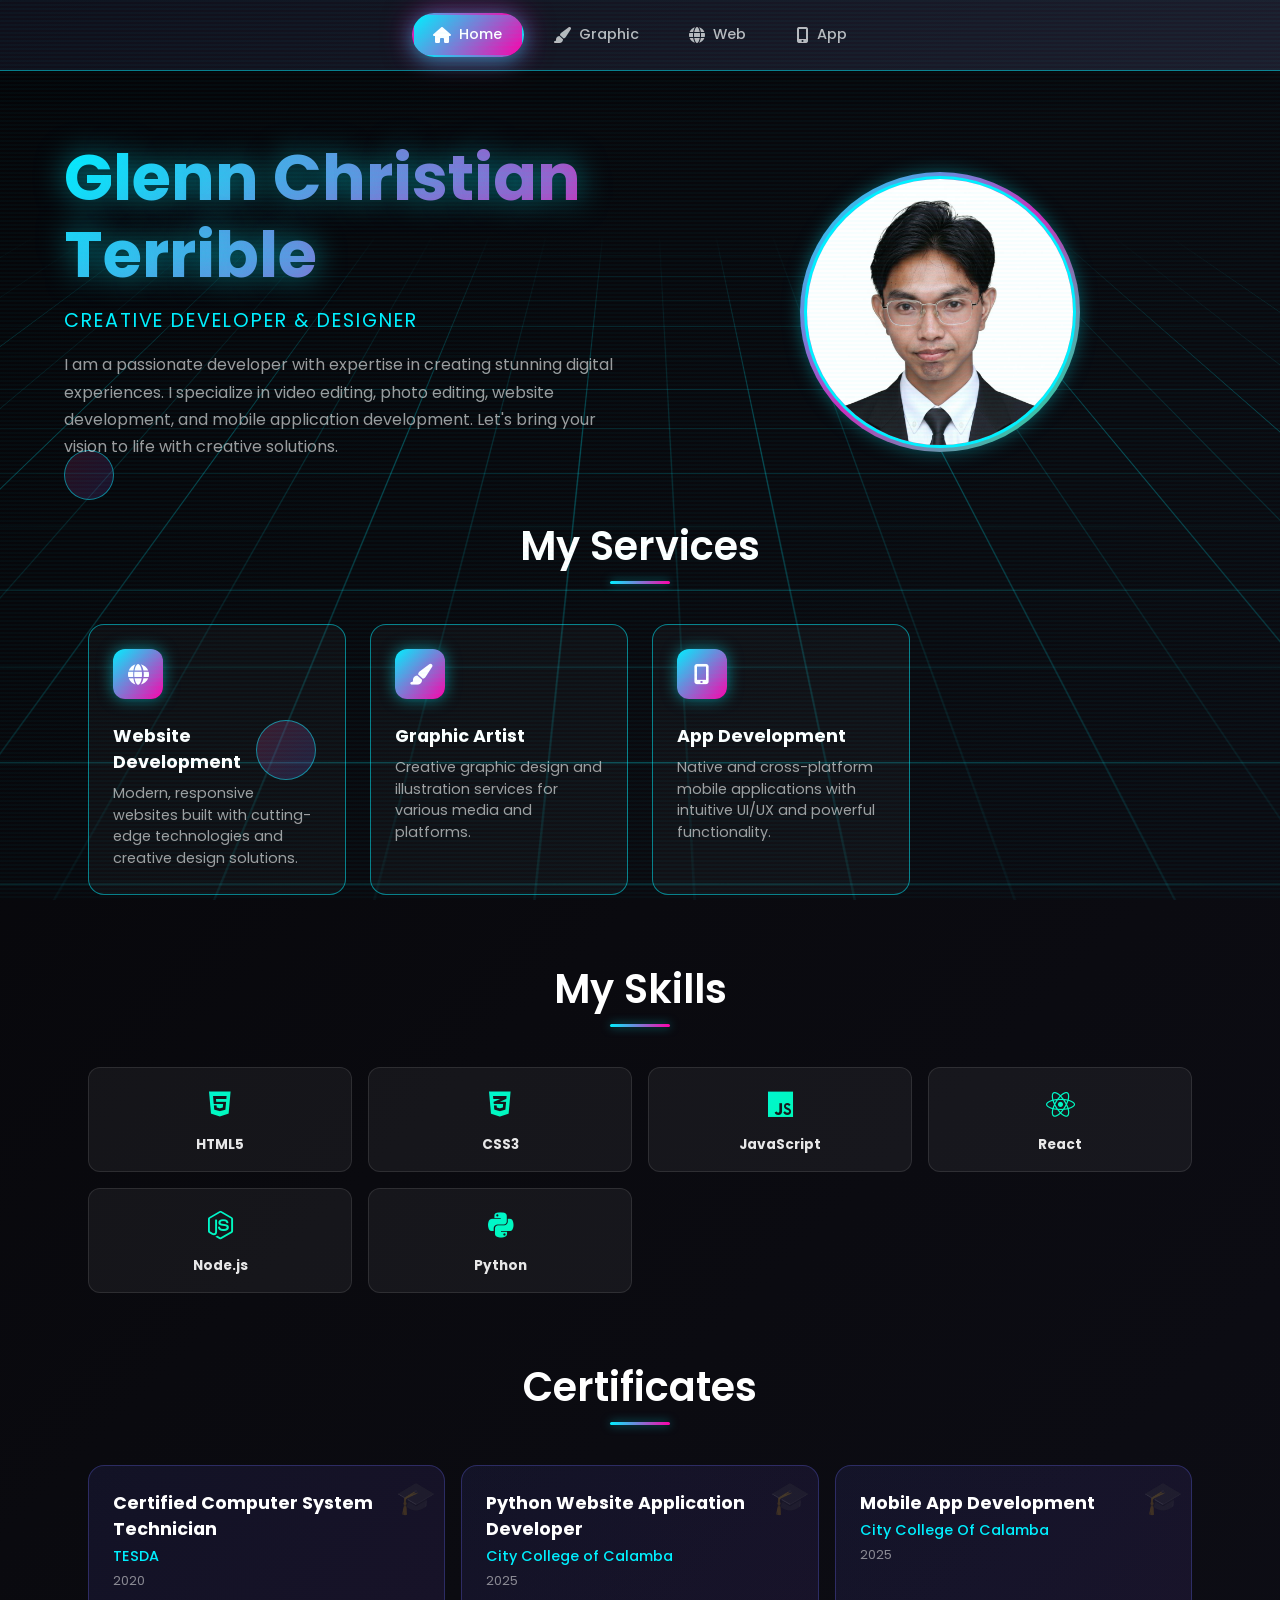
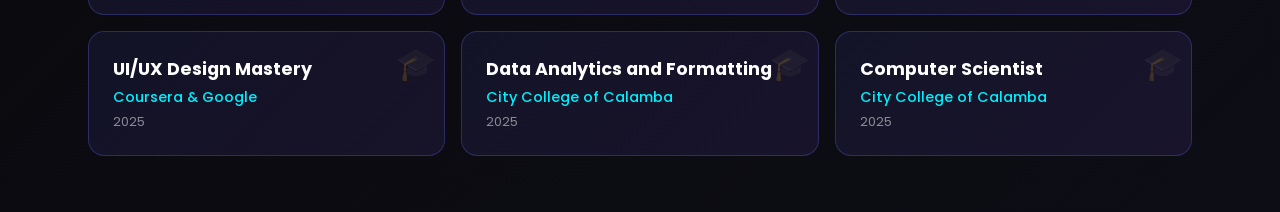
==== commit b49360e7: "update info" ====
--- a/pages/index.html
+++ b/pages/index.html
@@ -37,6 +37,7 @@
                 <div class="services-section">
                     <h2 class="section-title">My Services</h2>
                     <div class="services-grid">
+                        <!--
                         <div class="service-card">
                             <div class="service-icon">
                                 <i class="fas fa-video"></i>
@@ -50,13 +51,20 @@
                             </div>
                             <h3>Photo Editing</h3>
                             <p>Expert photo retouching, color correction, background removal, and creative photo manipulation.</p>
-                        </div>
+                        </div> -->
                         <div class="service-card">
                             <div class="service-icon">
                                 <i class="fas fa-globe"></i>
                             </div>
                             <h3>Website Development</h3>
                             <p>Modern, responsive websites built with cutting-edge technologies and creative design solutions.</p>
+                        </div>
+                        <div class="service-card">
+                            <div class="service-icon">
+                                <i class="fas fa-paint-brush"></i>
+                            </div>
+                            <h3>Graphic Artist</h3>
+                            <p>Creative graphic design and illustration services for various media and platforms.</p>
                         </div>
                         <div class="service-card">
                             <div class="service-icon">
@@ -72,22 +80,6 @@
                 <div class="skills-section">
                     <h2 class="section-title">My Skills</h2>
                     <div class="skills-grid">
-                        <div class="skill-item">
-                            <div class="skill-icon"><i class="fas fa-film"></i></div>
-                            <h4>Adobe Premiere Pro</h4>
-                        </div>
-                        <div class="skill-item">
-                            <div class="skill-icon"><i class="fas fa-cut"></i></div>
-                            <h4>DaVinci Resolve</h4>
-                        </div>
-                        <div class="skill-item">
-                            <div class="skill-icon"><i class="fas fa-palette"></i></div>
-                            <h4>Adobe Photoshop</h4>
-                        </div>
-                        <div class="skill-item">
-                            <div class="skill-icon"><i class="fas fa-pen-nib"></i></div>
-                            <h4>Adobe Illustrator</h4>
-                        </div>
                         <div class="skill-item">
                             <div class="skill-icon"><i class="fab fa-html5"></i></div>
                             <h4>HTML5</h4>
@@ -112,14 +104,6 @@
                             <div class="skill-icon"><i class="fab fa-python"></i></div>
                             <h4>Python</h4>
                         </div>
-                        <div class="skill-item">
-                            <div class="skill-icon"><i class="fab fa-swift"></i></div>
-                            <h4>Swift</h4>
-                        </div>
-                        <div class="skill-item">
-                            <div class="skill-icon"><i class="fab fa-android"></i></div>
-                            <h4>Kotlin</h4>
-                        </div>
                     </div>
                 </div>
 
@@ -128,34 +112,35 @@
                     <h2 class="section-title">Certificates</h2>
                     <div class="certificates-grid">
                         <div class="certificate-card">
-                            <h3>Professional Video Editing</h3>
-                            <p class="issuer">Adobe Certified Professional</p>
-                            <p class="date">2024</p>
+                            <h3>Certified Computer System Technician</h3>
+                            <p class="issuer">TESDA</p>
+                            <p class="date">2020</p>
                         </div>
                         <div class="certificate-card">
-                            <h3>Advanced Web Development</h3>
-                            <p class="issuer">Meta Front-End Developer</p>
-                            <p class="date">2024</p>
+                            <h3>Python Website Application Developer</h3>
+                            <p class="issuer">City College of Calamba</p>
+                            <p class="date">2025</p>
                         </div>
                         <div class="certificate-card">
                             <h3>Mobile App Development</h3>
-                            <p class="issuer">Google Associate Android Developer</p>
-                            <p class="date">2023</p>
+                            <p class="issuer">City College Of Calamba</p>
+                            <p class="date">2025</p>
                         </div>
                         <div class="certificate-card">
                             <h3>UI/UX Design Mastery</h3>
                             <p class="issuer">Coursera & Google</p>
-                            <p class="date">2023</p>
+                            <p class="date">2025</p>
                         </div>
                         <div class="certificate-card">
-                            <h3>Cloud Computing Fundamentals</h3>
-                            <p class="issuer">AWS Cloud Practitioner</p>
-                            <p class="date">2023</p>
+                            <h3>Data Analytics and Formatting </h3>
+                            <p class="issuer">City College of Calamba</p>
+                            <p class="date">2025</p>
                         </div>
                         <div class="certificate-card">
-                            <h3>Data Science Professional</h3>
-                            <p class="issuer">IBM Data Science Certificate</p>
-                            <p class="date">2022</p>
+                            <h3>Computer Scientist </h3>
+                            <p class="issuer">City College of Calamba</p>
+                            <p class="date">2025
+                            </p>
                         </div>
                     </div>
                 </div>
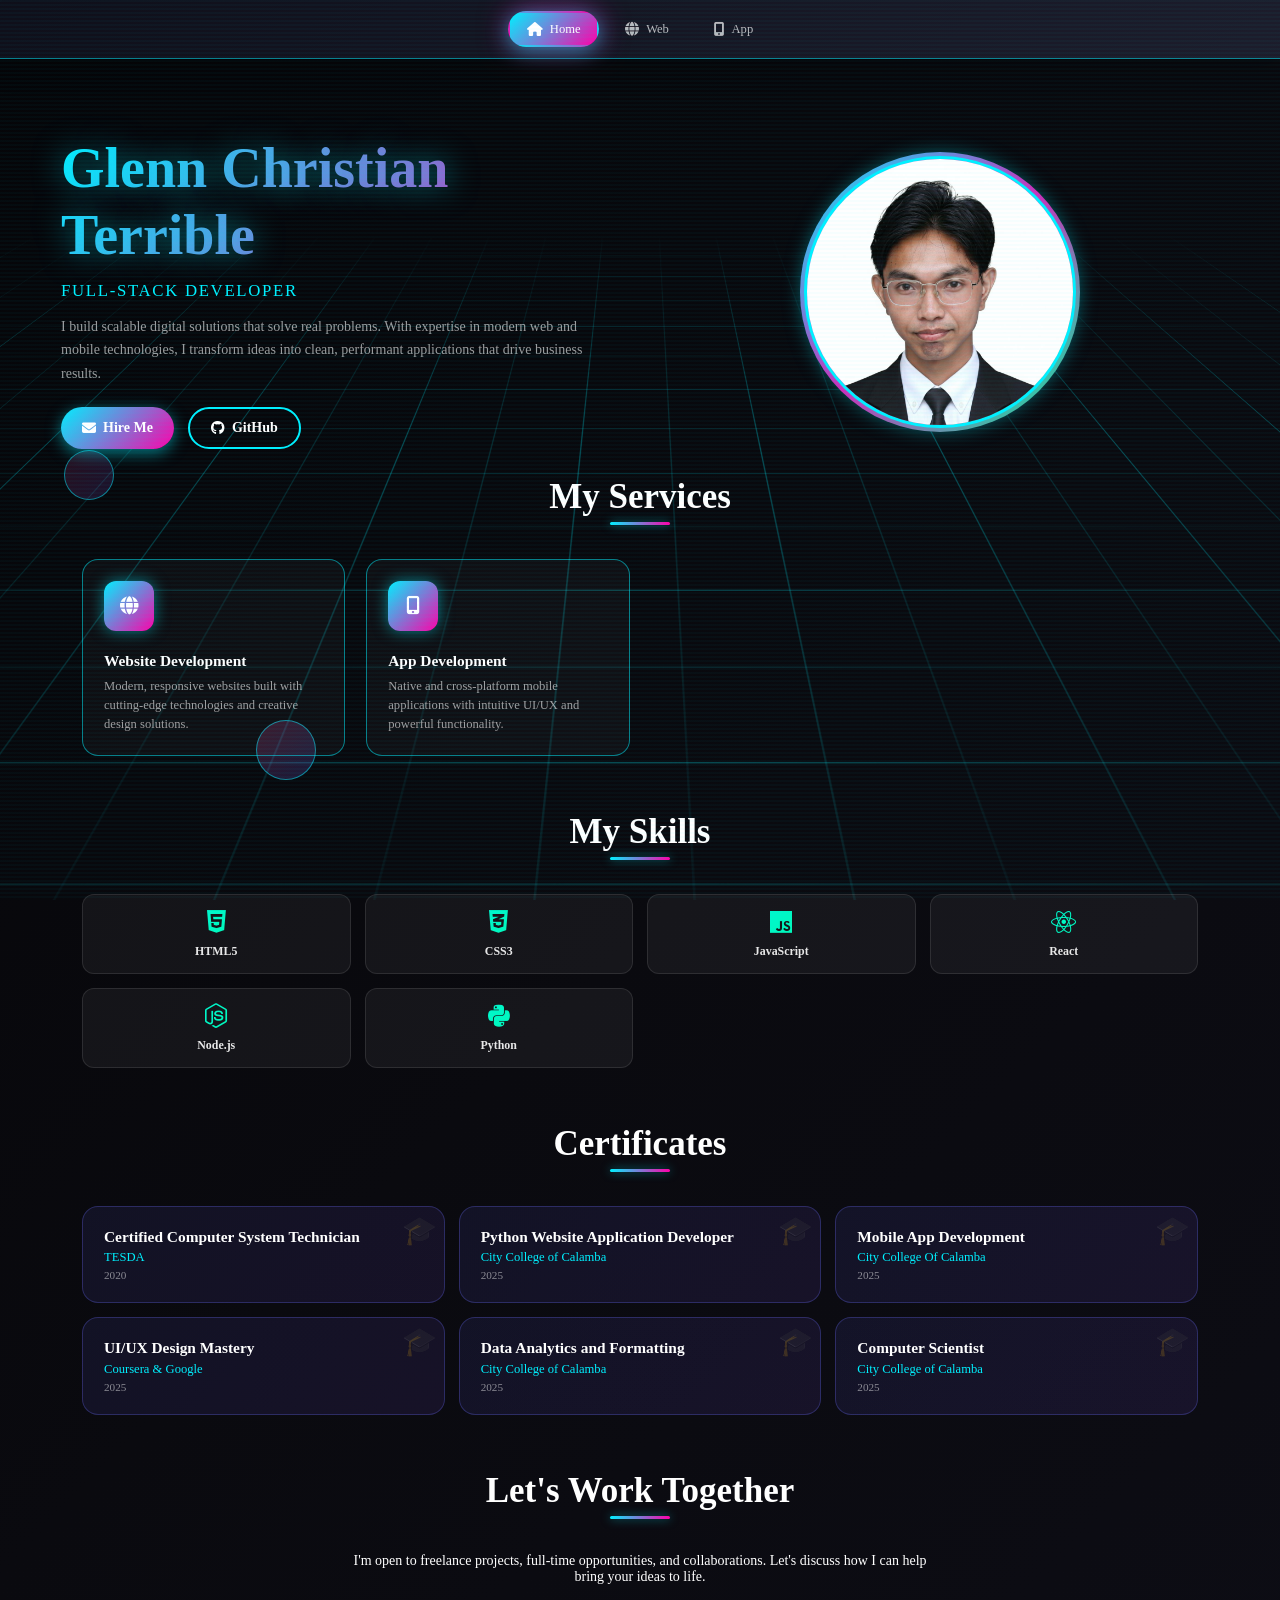
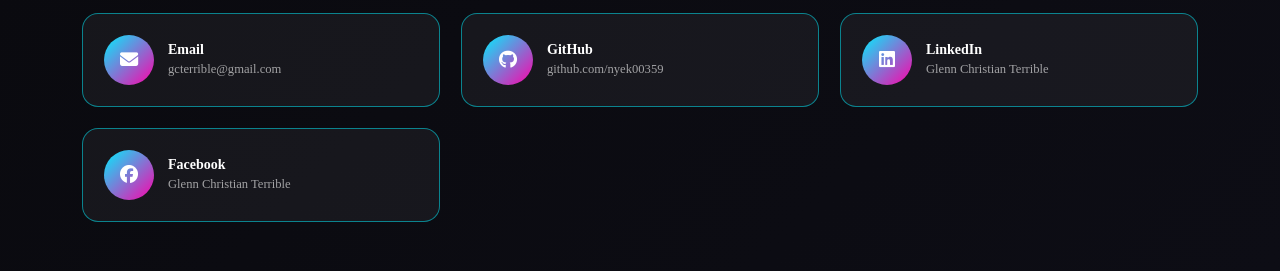
==== commit 9e1af668: "update" ====
--- a/pages/index.html
+++ b/pages/index.html
@@ -3,7 +3,14 @@
 <head>
     <meta charset="UTF-8">
     <meta name="viewport" content="width=device-width, initial-scale=1.0">
-    <title>My Portfolio - Home</title>
+    <meta name="description" content="Glenn Christian Terrible - Full-Stack Developer specializing in web development, mobile applications, and creative design. Building scalable digital solutions.">
+    <meta name="keywords" content="full-stack developer, web developer, mobile app developer, React, Node.js, Python, portfolio">
+    <meta name="author" content="Glenn Christian Terrible">
+    <meta name="robots" content="index, follow">
+    <meta property="og:title" content="Glenn Christian Terrible | Full-Stack Developer">
+    <meta property="og:description" content="Full-Stack Developer specializing in web development, mobile applications, and creative design.">
+    <meta property="og:type" content="website">
+    <title>Glenn Christian Terrible | Full-Stack Developer</title>
     <link href="https://fonts.googleapis.com/css2?family=Poppins:wght@300;400;500;600;700&display=swap" rel="stylesheet">
     <link rel="stylesheet" href="https://cdnjs.cloudflare.com/ajax/libs/font-awesome/6.4.0/css/all.min.css">
     <link rel="stylesheet" href="../css/style.css">
@@ -19,12 +26,19 @@
                 <div class="hero">
                     <div class="hero-content">
                         <h1>Glenn Christian Terrible</h1>
-                        <p class="title">Creative Developer & Designer</p>
+                        <p class="title">Full-Stack Developer</p>
                         <p class="description">
-                            I am a passionate developer with expertise in creating stunning digital experiences. 
-                            I specialize in video editing, photo editing, website development, and mobile application development.
-                            Let's bring your vision to life with creative solutions.
+                            I build scalable digital solutions that solve real problems. With expertise in modern web and mobile technologies, 
+                            I transform ideas into clean, performant applications that drive business results.
                         </p>
+                        <div class="hero-buttons">
+                            <a href="#contact" class="cta-btn primary">
+                                <i class="fas fa-envelope"></i> Hire Me
+                            </a>
+                            <a href="https://github.com/nyek00359" target="_blank" rel="noopener noreferrer" class="cta-btn secondary">
+                                <i class="fab fa-github"></i> GitHub
+                            </a>
+                        </div>
                     </div>
                     <div class="hero-image">
                         <div class="avatar-container">
@@ -61,13 +75,6 @@
                         </div>
                         <div class="service-card">
                             <div class="service-icon">
-                                <i class="fas fa-paint-brush"></i>
-                            </div>
-                            <h3>Graphic Artist</h3>
-                            <p>Creative graphic design and illustration services for various media and platforms.</p>
-                        </div>
-                        <div class="service-card">
-                            <div class="service-icon">
                                 <i class="fas fa-mobile-alt"></i>
                             </div>
                             <h3>App Development</h3>
@@ -107,7 +114,7 @@
                     </div>
                 </div>
 
-                <!-- Certificates -->
+<!-- Certificates -->
                 <div class="certificates-section">
                     <h2 class="section-title">Certificates</h2>
                     <div class="certificates-grid">
@@ -132,21 +139,205 @@
                             <p class="date">2025</p>
                         </div>
                         <div class="certificate-card">
-                            <h3>Data Analytics and Formatting </h3>
+                            <h3>Data Analytics and Formatting</h3>
                             <p class="issuer">City College of Calamba</p>
                             <p class="date">2025</p>
                         </div>
                         <div class="certificate-card">
-                            <h3>Computer Scientist </h3>
+                            <h3>Computer Scientist</h3>
                             <p class="issuer">City College of Calamba</p>
-                            <p class="date">2025
-                            </p>
-                        </div>
+                            <p class="date">2025</p>
+                        </div>
+                    </div>
+                </div>
+
+                <!-- Contact Section -->
+                <div class="contact-section" id="contact">
+                    <h2 class="section-title">Let's Work Together</h2>
+                    <p class="description" style="max-width: 600px; margin: 0 auto;">
+                        I'm open to freelance projects, full-time opportunities, and collaborations. 
+                        Let's discuss how I can help bring your ideas to life.
+                    </p>
+                    <div class="contact-grid">
+                        <a href="mailto:gcterrible@gmail.com" class="contact-item">
+                            <div class="contact-icon"><i class="fas fa-envelope"></i></div>
+                            <div class="contact-info">
+                                <h4>Email</h4>
+                                <p>gcterrible@gmail.com</p>
+                            </div>
+                        </a>
+                        <a href="https://github.com/nyek00359" target="_blank" rel="noopener noreferrer" class="contact-item">
+                            <div class="contact-icon"><i class="fab fa-github"></i></div>
+                            <div class="contact-info">
+                                <h4>GitHub</h4>
+                                <p>github.com/nyek00359</p>
+                            </div>
+                        </a>
+                        <a href="https://www.linkedin.com/in/glenn-christian-terrible-2767a1240/" target="_blank" rel="noopener noreferrer" class="contact-item">
+                            <div class="contact-icon"><i class="fab fa-linkedin"></i></div>
+                            <div class="contact-info">
+                                <h4>LinkedIn</h4>
+                                <p>Glenn Christian Terrible</p>
+                            </div>
+                        </a>
+                        <a href="https://www.facebook.com/Terry.Kulit" target="_blank" rel="noopener noreferrer" class="contact-item">
+                            <div class="contact-icon"><i class="fab fa-facebook"></i></div>
+                            <div class="contact-info">
+                                <h4>Facebook</h4>
+                                <p>Glenn Christian Terrible</p>
+                            </div>
+                        </a>
                     </div>
                 </div>
             </div>
-        </section>
-    </main>
+            </section>
+
+            <!-- GRAPHIC DESIGN SECTION -->
+            <section class="tab-content" id="graphic">
+                <div class="photo-section">
+                    <h2 class="section-title">Graphic Design</h2>
+                    <div class="bento-grid">
+                        <div class="bento-item large">
+                            <div class="bento-bg photo-1"></div>
+                            <span class="bento-label">Brand Identity</span>
+                        </div>
+                        <div class="bento-item">
+                            <div class="bento-bg photo-2"></div>
+                            <span class="bento-label">Logo Design</span>
+                        </div>
+                        <div class="bento-item">
+                            <div class="bento-bg photo-3"></div>
+                            <span class="bento-label">Social Media</span>
+                        </div>
+                        <div class="bento-item tall">
+                            <div class="bento-bg photo-4"></div>
+                            <span class="bento-label">Posters</span>
+                        </div>
+                        <div class="bento-item">
+                            <div class="bento-bg photo-5"></div>
+                            <span class="bento-label">Flyers</span>
+                        </div>
+                        <div class="bento-item">
+                            <div class="bento-bg photo-6"></div>
+                            <span class="bento-label">UI Mockups</span>
+                        </div>
+                    </div>
+                </div>
+            </section>
+
+            <!-- WEB DEVELOPMENT SECTION -->
+            <section class="tab-content" id="web">
+                <div class="website-section">
+                    <h2 class="section-title">Web Development</h2>
+                    <div class="carousel-container">
+                        <div class="carousel">
+                            <div class="carousel-slide slide-1">
+                                <i class="fas fa-store carousel-icon"></i>
+                            </div>
+                            <div class="carousel-slide slide-2">
+                                <i class="fas fa-building carousel-icon"></i>
+                            </div>
+                            <div class="carousel-slide slide-3">
+                                <i class="fas fa-chart-line carousel-icon"></i>
+                            </div>
+                            <div class="carousel-slide slide-4">
+                                <i class="fas fa-laptop-code carousel-icon"></i>
+                            </div>
+                        </div>
+                        <button class="carousel-arrow prev" onclick="moveCarousel(-1)"><i class="fas fa-chevron-left"></i></button>
+                        <button class="carousel-arrow next" onclick="moveCarousel(1)"><i class="fas fa-chevron-right"></i></button>
+                        <div class="carousel-dots">
+                            <span class="carousel-dot active" onclick="goToSlide(0)"></span>
+                            <span class="carousel-dot" onclick="goToSlide(1)"></span>
+                            <span class="carousel-dot" onclick="goToSlide(2)"></span>
+                            <span class="carousel-dot" onclick="goToSlide(3)"></span>
+                        </div>
+                    </div>
+                    <div class="website-description">
+                        <h3>Web Development Projects</h3>
+                        <p>Building responsive, performance-optimized websites that drive business results.</p>
+                        <div class="tech-stack">
+                            <span class="tech-tag">React</span>
+                            <span class="tech-tag">Node.js</span>
+                            <span class="tech-tag">Python</span>
+                            <span class="tech-tag">HTML5/CSS3</span>
+                            <span class="tech-tag">JavaScript</span>
+                        </div>
+                    </div>
+                </div>
+            </section>
+
+            <!-- APP DEVELOPMENT SECTION -->
+            <section class="tab-content" id="app">
+                <div class="app-section">
+                    <h2 class="section-title">Mobile Development</h2>
+                    <div class="app-container">
+                        <div class="phone-mockup">
+                            <div class="phone-screen">
+                                <div class="phone-notch"></div>
+                                <div class="app-header">
+                                    <h3>PrescripTalk</h3>
+                                    <p>AI-Powered Healthcare</p>
+                                </div>
+                                <div class="app-content">
+                                    <div class="app-card">
+                                        <div class="app-card-icon"><i class="fas fa-microphone"></i></div>
+                                        <div class="app-card-info">
+                                            <h4>Voice Recognition</h4>
+                                            <p>Speak your prescriptions</p>
+                                        </div>
+                                    </div>
+                                    <div class="app-card">
+                                        <div class="app-card-icon"><i class="fas fa-robot"></i></div>
+                                        <div class="app-card-info">
+                                            <h4>AI Assistant</h4>
+                                            <p>Gemini AI integration</p>
+                                        </div>
+                                    </div>
+                                    <div class="app-card">
+                                        <div class="app-card-icon"><i class="fas fa-pills"></i></div>
+                                        <div class="app-card-info">
+                                            <h4>Medication Tracking</h4>
+                                            <p>Never miss a dose</p>
+                                        </div>
+                                    </div>
+                                </div>
+                                <div class="app-nav">
+                                    <span class="app-nav-item active"><i class="fas fa-home"></i></span>
+                                    <span class="app-nav-item"><i class="fas fa-search"></i></span>
+                                    <span class="app-nav-item"><i class="fas fa-bell"></i></span>
+                                    <span class="app-nav-item"><i class="fas fa-user"></i></span>
+                                </div>
+                            </div>
+                        </div>
+                        <div class="app-features">
+                            <h2>PrescripTalk</h2>
+                            <div class="feature-item">
+                                <div class="feature-icon"><i class="fas fa-microphone"></i></div>
+                                <div class="feature-info">
+                                    <h4>Voice Input</h4>
+                                    <p>Speak prescriptions naturally - no typing needed</p>
+                                </div>
+                            </div>
+                            <div class="feature-item">
+                                <div class="feature-icon"><i class="fas fa-robot"></i></div>
+                                <div class="feature-info">
+                                    <h4>AI-Powered Insights</h4>
+                                    <p>Gemini AI provides smart medication reminders and health tips</p>
+                                </div>
+                            </div>
+                            <div class="feature-item">
+                                <div class="feature-icon"><i class="fas fa-shield-alt"></i></div>
+                                <div class="feature-info">
+                                    <h4>Secure & Private</h4>
+                                    <p>HIPAA-compliant data handling for sensitive health information</p>
+                                </div>
+                            </div>
+                        </div>
+                    </div>
+                </div>
+            </section>
+        </main>
 
     <script src="../js/components.js"></script>
     <script src="../js/script.js"></script>
--- a/css/style.css
+++ b/css/style.css
@@ -12,12 +12,20 @@
     --glow-accent: rgba(0, 255, 136, 0.5);
 }
 
+/* Base font size - 2px smaller than default 16px */
+html {
+    font-size: 14px;
+}
+
+/* Import 8-bit font */
+@import url('https://fonts.googleapis.com/css2?family=Press+Start+2P&display=swap');
+
 /* Reset */
 * {
     margin: 0;
     padding: 0;
     box-sizing: border-box;
-    font-family: 'Poppins', sans-serif;
+    font-family: 'Press Start 2P', cursive;
 }
 
 body {
--- a/css/home.css
+++ b/css/home.css
@@ -1,4 +1,12 @@
 /* HOME SECTION STYLES */
+
+/* Base font size */
+html {
+    font-size: 14px;
+}
+
+/* Import 8-bit font */
+@import url('https://fonts.googleapis.com/css2?family=Press+Start+2P&display=swap');
 
 /* Hero */
 .home-section {
@@ -269,6 +277,112 @@
     font-size: 0.8rem;
 }
 
+/* CTA Buttons */
+.hero-buttons {
+    display: flex;
+    gap: 1rem;
+    justify-content: center;
+    flex-wrap: wrap;
+    margin-top: 1.5rem;
+}
+
+.cta-btn {
+    display: inline-flex;
+    align-items: center;
+    gap: 0.5rem;
+    padding: 0.8rem 1.5rem;
+    border-radius: 50px;
+    font-size: 1rem;
+    font-weight: 600;
+    text-decoration: none;
+    transition: all 0.3s ease;
+}
+
+.cta-btn.primary {
+    background: linear-gradient(135deg, var(--primary), var(--secondary));
+    color: #fff;
+    border: none;
+    box-shadow: 0 4px 15px var(--glow-primary);
+}
+
+.cta-btn.primary:hover {
+    transform: translateY(-2px);
+    box-shadow: 0 6px 20px var(--glow-secondary);
+}
+
+.cta-btn.secondary {
+    background: transparent;
+    color: #fff;
+    border: 2px solid var(--primary);
+}
+
+.cta-btn.secondary:hover {
+    background: var(--primary);
+    color: var(--dark);
+    transform: translateY(-2px);
+}
+
+/* Contact Section */
+.contact-section {
+    padding: 2rem 1.5rem;
+    max-width: 1200px;
+    margin: 0 auto;
+    text-align: center;
+}
+
+.contact-grid {
+    display: grid;
+    grid-template-columns: 1fr;
+    gap: 1.5rem;
+    margin-top: 2rem;
+}
+
+.contact-item {
+    display: flex;
+    align-items: center;
+    gap: 1rem;
+    padding: 1.5rem;
+    background: rgba(255, 255, 255, 0.05);
+    border: 1px solid var(--glow-primary);
+    border-radius: 16px;
+    text-decoration: none;
+    transition: all 0.3s ease;
+}
+
+.contact-item:hover {
+    background: rgba(255, 255, 255, 0.1);
+    transform: translateY(-3px);
+    box-shadow: 0 10px 30px rgba(0, 0, 0, 0.3);
+}
+
+.contact-icon {
+    width: 50px;
+    height: 50px;
+    background: linear-gradient(135deg, var(--primary), var(--secondary));
+    border-radius: 50%;
+    display: flex;
+    align-items: center;
+    justify-content: center;
+    font-size: 1.3rem;
+    color: #fff;
+    flex-shrink: 0;
+}
+
+.contact-info {
+    text-align: left;
+}
+
+.contact-info h4 {
+    color: #fff;
+    font-size: 1rem;
+    margin-bottom: 0.3rem;
+}
+
+.contact-info p {
+    color: rgba(255, 255, 255, 0.6);
+    font-size: 0.9rem;
+}
+
 /* Tablet */
 @media (min-width: 768px) {
     .hero-content h1 {
@@ -330,4 +444,12 @@
     .certificates-grid {
         grid-template-columns: repeat(3, 1fr);
     }
-}
+
+    .contact-grid {
+        grid-template-columns: repeat(3, 1fr);
+    }
+
+    .hero-buttons {
+        justify-content: flex-start;
+    }
+}
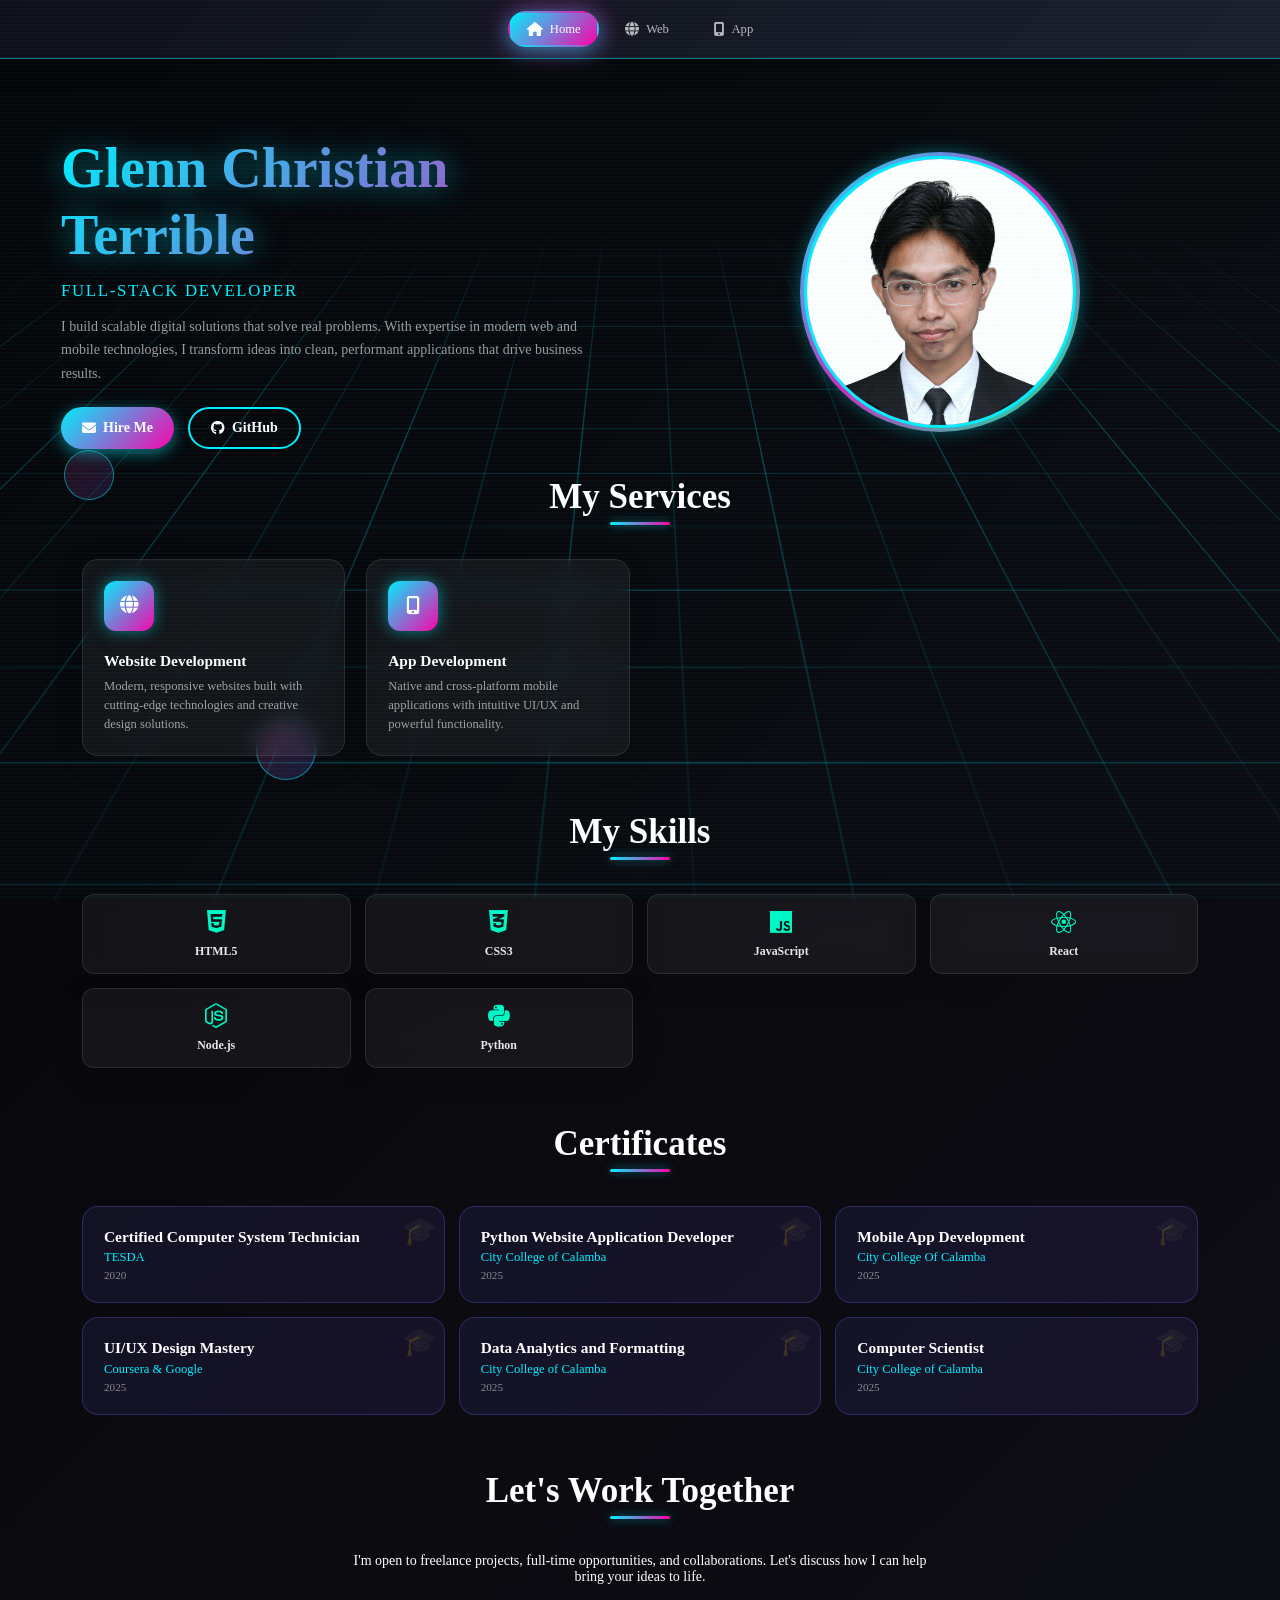
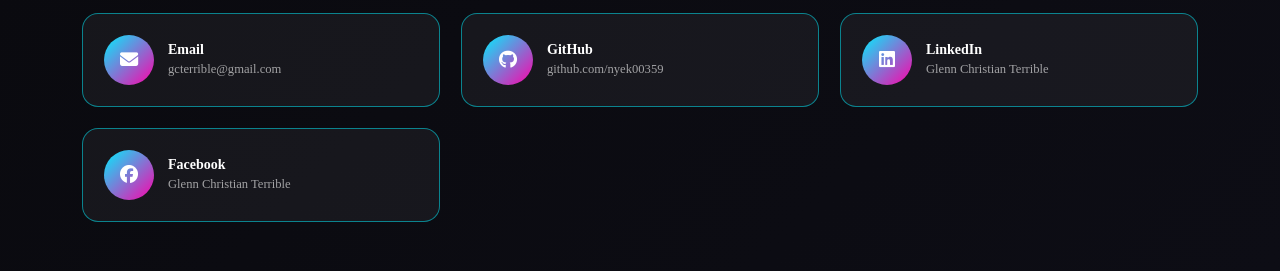
==== commit 366b688b: "--change font" ====
--- a/pages/index.html
+++ b/pages/index.html
@@ -11,7 +11,6 @@
     <meta property="og:description" content="Full-Stack Developer specializing in web development, mobile applications, and creative design.">
     <meta property="og:type" content="website">
     <title>Glenn Christian Terrible | Full-Stack Developer</title>
-    <link href="https://fonts.googleapis.com/css2?family=Poppins:wght@300;400;500;600;700&display=swap" rel="stylesheet">
     <link rel="stylesheet" href="https://cdnjs.cloudflare.com/ajax/libs/font-awesome/6.4.0/css/all.min.css">
     <link rel="stylesheet" href="../css/style.css">
     <link rel="stylesheet" href="../css/home.css">
--- a/css/home.css
+++ b/css/home.css
@@ -128,13 +128,16 @@
 }
 
 .service-card {
-    background: rgba(255, 255, 255, 0.03);
-    border: 1px solid var(--glow-primary);
+    background: rgba(255, 255, 255, 0.05);
+    backdrop-filter: blur(10px);
+    -webkit-backdrop-filter: blur(10px);
+    border: 1px solid rgba(255, 255, 255, 0.1);
     border-radius: 16px;
     padding: 1.5rem;
     transition: all 0.3s ease;
     position: relative;
     overflow: hidden;
+    box-shadow: 0 8px 32px rgba(0, 0, 0, 0.1);
 }
 
 .service-card::before {
@@ -151,8 +154,9 @@
 
 .service-card:hover {
     transform: translateY(-5px);
-    background: rgba(255, 255, 255, 0.08);
-    box-shadow: 0 15px 30px rgba(0, 0, 0, 0.3), 0 0 20px var(--glow-primary);
+    background: rgba(255, 255, 255, 0.1);
+    border-color: rgba(99, 102, 241, 0.4);
+    box-shadow: 0 15px 30px rgba(0, 0, 0, 0.2), 0 0 20px var(--glow-primary);
 }
 
 .service-card:hover::before {
@@ -202,17 +206,23 @@
 
 .skill-item {
     background: rgba(255, 255, 255, 0.05);
+    backdrop-filter: blur(10px);
+    -webkit-backdrop-filter: blur(10px);
     border: 1px solid rgba(255, 255, 255, 0.1);
     border-radius: 12px;
     padding: 1rem;
     text-align: center;
     transition: all 0.3s ease;
+    box-shadow: 0 8px 32px rgba(0, 0, 0, 0.1);
 }
 
 .skill-item:hover {
-    background: rgba(99, 102, 241, 0.2);
+    background: rgba(99, 102, 241, 0.15);
+    backdrop-filter: blur(15px);
+    -webkit-backdrop-filter: blur(15px);
     transform: scale(1.02);
     border-color: var(--primary);
+    box-shadow: 0 10px 40px rgba(0, 0, 0, 0.2), 0 0 15px var(--glow-primary);
 }
 
 .skill-icon {
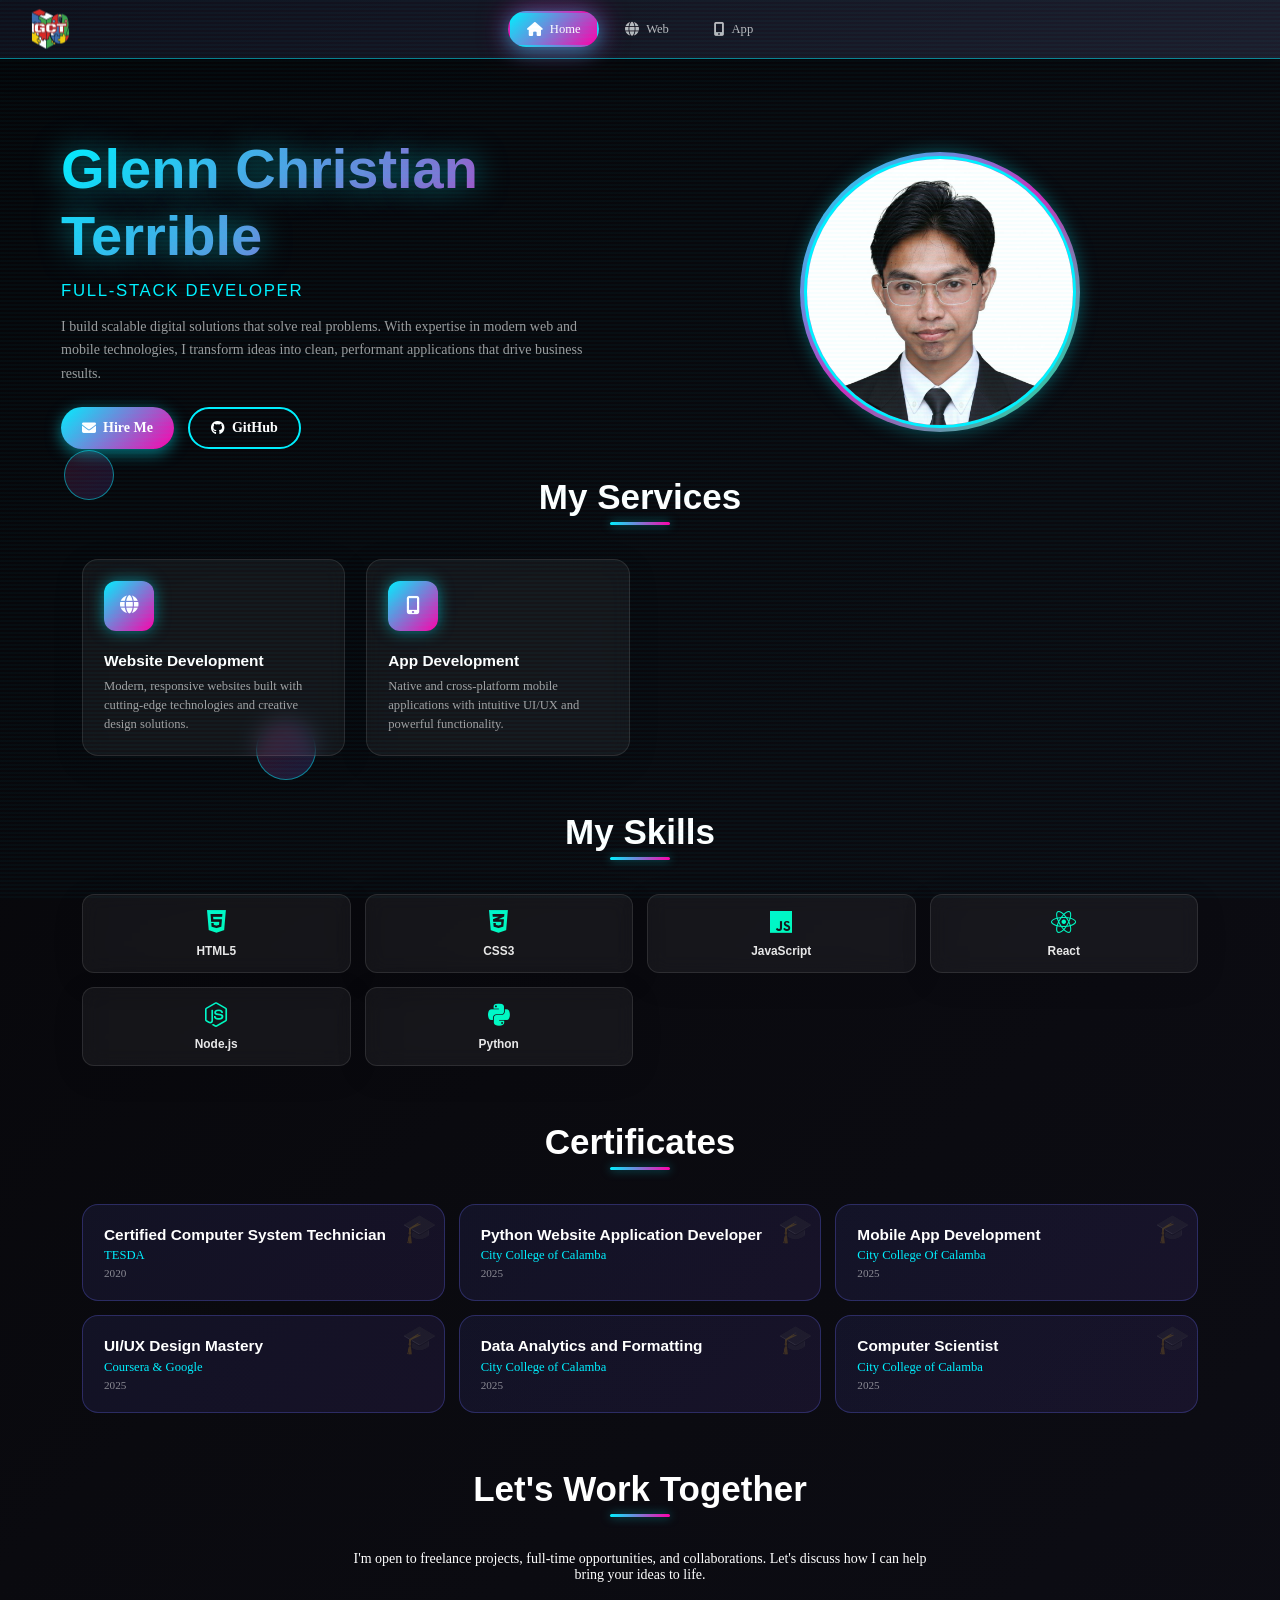
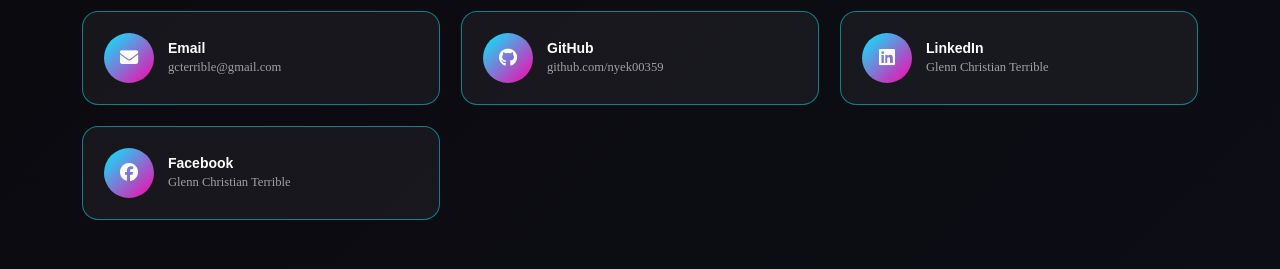
==== commit 3a7be8c3: "improve des" ====
--- a/pages/index.html
+++ b/pages/index.html
@@ -11,6 +11,7 @@
     <meta property="og:description" content="Full-Stack Developer specializing in web development, mobile applications, and creative design.">
     <meta property="og:type" content="website">
     <title>Glenn Christian Terrible | Full-Stack Developer</title>
+    <link rel="icon" type="image/png" href="../assets/img/LOGO_PUZZ.png">
     <link rel="stylesheet" href="https://cdnjs.cloudflare.com/ajax/libs/font-awesome/6.4.0/css/all.min.css">
     <link rel="stylesheet" href="../css/style.css">
     <link rel="stylesheet" href="../css/home.css">
--- a/css/style.css
+++ b/css/style.css
@@ -18,7 +18,7 @@
 }
 
 /* Import 8-bit font */
-@import url('https://fonts.googleapis.com/css2?family=Press+Start+2P&display=swap');
+@import url('https://fonts.googleapis.com/css2?family=Orbitron:wght@400;700&display=swap');
 
 /* Reset */
 * {
@@ -238,6 +238,9 @@
     padding: 0.8rem 2rem;
     border-bottom: 1px solid var(--glow-primary);
     box-shadow: 0 4px 30px rgba(0, 0, 0, 0.3);
+    display: flex;
+    align-items: center;
+    justify-content: center;
 }
 
 .nav-tabs {
@@ -301,6 +304,40 @@
     font-size: 1rem;
 }
 
+/* Logo Styles */
+.nav-logo {
+    position: absolute;
+    left: 2rem;
+    top: 50%;
+    transform: translateY(-50%);
+    display: flex;
+    align-items: center;
+    text-decoration: none;
+}
+
+.logo-img {
+    height: 45px;
+    width: auto;
+    border-radius: 8px;
+    transition: all 0.3s ease;
+}
+
+.logo-img:hover {
+    transform: scale(1.05);
+    filter: drop-shadow(0 0 10px var(--glow-primary));
+}
+
+/* Mobile adjustments */
+@media (max-width: 768px) {
+    .nav-logo {
+        left: 1rem;
+    }
+    
+    .logo-img {
+        height: 38px;
+    }
+}
+
 /* Hamburger Menu */
 .hamburger {
     display: none;
@@ -352,13 +389,13 @@
     .hamburger {
         display: flex;
         position: absolute;
-        right: 1rem;
+        right: 2rem;
         top: 50%;
         transform: translateY(-50%);
     }
 
     .nav-container {
-        padding: 0.8rem 1rem;
+        padding: 3rem 1rem;
     }
 
     .nav-tabs {
@@ -457,6 +494,7 @@
     background-clip: text;
     margin-bottom: 1rem;
     line-height: 1.1;
+    font-family: 'Orbitron', sans-serif;
 }
 
 .hero-content .title {
@@ -464,6 +502,7 @@
     color: rgba(255, 255, 255, 0.7);
     margin-bottom: 1.5rem;
     font-weight: 400;
+    font-family: 'Orbitron', sans-serif;
 }
 
 .hero-content .description {
@@ -513,6 +552,7 @@
     text-align: center;
     margin-bottom: 3rem;
     position: relative;
+    font-family: 'Orbitron', sans-serif;
 }
 
 .section-title::after {
@@ -581,6 +621,7 @@
     font-size: 1.3rem;
     margin-bottom: 1rem;
     color: #fff;
+    font-family: 'Orbitron', sans-serif;
 }
 
 .service-card p {
@@ -627,6 +668,7 @@
 .skill-item h4 {
     font-size: 1rem;
     color: rgba(255, 255, 255, 0.9);
+    font-family: 'Orbitron', sans-serif;
 }
 
 /* Certificates Section */
@@ -664,6 +706,7 @@
     font-size: 1.3rem;
     margin-bottom: 0.5rem;
     color: #fff;
+    font-family: 'Orbitron', sans-serif;
 }
 
 .certificate-card .issuer {
@@ -745,6 +788,7 @@
 .showcase-content h3 {
     font-size: 1.2rem;
     margin-bottom: 0.3rem;
+    font-family: 'Orbitron', sans-serif;
 }
 
 .showcase-content p {
@@ -923,6 +967,7 @@
     background: linear-gradient(135deg, var(--primary), var(--accent));
     -webkit-background-clip: text;
     -webkit-text-fill-color: transparent;
+    font-family: 'Orbitron', sans-serif;
 }
 
 .website-description p {
@@ -1005,6 +1050,7 @@
 .app-header h3 {
     font-size: 1.3rem;
     margin-bottom: 0.3rem;
+    font-family: 'Orbitron', sans-serif;
 }
 
 .app-header p {
@@ -1040,6 +1086,8 @@
 .app-card-info h4 {
     font-size: 0.95rem;
     margin-bottom: 0.2rem;
+    color: rgba(255, 255, 255, 0.5);
+    font-family: 'Orbitron', sans-serif;
 }
 
 .app-card-info p {
@@ -1081,6 +1129,7 @@
     background: linear-gradient(135deg, var(--primary), var(--accent));
     -webkit-background-clip: text;
     -webkit-text-fill-color: transparent;
+    font-family: 'Orbitron', sans-serif;
 }
 
 .feature-item {
@@ -1114,6 +1163,8 @@
 .feature-info h4 {
     font-size: 1.1rem;
     margin-bottom: 0.5rem;
+    color: rgba(255, 255, 255, 0.6);
+    font-family: 'Orbitron', sans-serif;
 }
 
 .feature-info p {
@@ -1128,9 +1179,18 @@
         text-align: center;
     }
 
-    .hero-content h1 {
-        font-size: 3rem;
-    }
+.hero-content h1 {
+    font-size: 3rem;
+    font-weight: 700;
+    background: linear-gradient(135deg, var(--primary), var(--secondary));
+    -webkit-background-clip: text;
+    -webkit-text-fill-color: transparent;
+    background-clip: text;
+    margin-bottom: 0.8rem;
+    line-height: 1.2;
+    text-shadow: 0 0 30px var(--glow-primary);
+    font-family: 'Orbitron', sans-serif;
+}
 
     .showcase-grid {
         grid-template-columns: repeat(2, 1fr);
--- a/css/home.css
+++ b/css/home.css
@@ -6,7 +6,7 @@
 }
 
 /* Import 8-bit font */
-@import url('https://fonts.googleapis.com/css2?family=Press+Start+2P&display=swap');
+@import url('https://fonts.googleapis.com/css2?family=Orbitron:wght@400;700&display=swap');
 
 /* Hero */
 .home-section {
@@ -35,6 +35,7 @@
     margin-bottom: 0.8rem;
     line-height: 1.2;
     text-shadow: 0 0 30px var(--glow-primary);
+    font-family: 'Orbitron', sans-serif;
 }
 
 .hero-content .title {
@@ -44,6 +45,7 @@
     font-weight: 400;
     letter-spacing: 0.1em;
     text-transform: uppercase;
+    font-family: 'Orbitron', sans-serif;
 }
 
 .hero-content .description {
@@ -106,6 +108,7 @@
     margin-bottom: 2rem;
     position: relative;
     color: #fff;
+    font-family: 'Orbitron', sans-serif;
 }
 
 .section-title::after {
@@ -183,6 +186,7 @@
     font-size: 1.1rem;
     margin-bottom: 0.5rem;
     color: #fff;
+    font-family: 'Orbitron', sans-serif;
 }
 
 .service-card p {
@@ -236,6 +240,7 @@
 .skill-item h4 {
     font-size: 0.85rem;
     color: rgba(255, 255, 255, 0.9);
+    font-family: 'Orbitron', sans-serif;
 }
 
 /* Certificates Section */
@@ -273,6 +278,7 @@
     font-size: 1.1rem;
     margin-bottom: 0.3rem;
     color: #fff;
+    font-family: 'Orbitron', sans-serif;
 }
 
 .certificate-card .issuer {
@@ -386,6 +392,7 @@
     color: #fff;
     font-size: 1rem;
     margin-bottom: 0.3rem;
+    font-family: 'Orbitron', sans-serif;
 }
 
 .contact-info p {
@@ -397,6 +404,7 @@
 @media (min-width: 768px) {
     .hero-content h1 {
         font-size: 3rem;
+        font-family: 'Orbitron', sans-serif;
     }
     
     .hero {
@@ -436,6 +444,7 @@
 @media (min-width: 1024px) {
     .hero-content h1 {
         font-size: 4rem;
+        font-family: 'Orbitron', sans-serif;
     }
     
     .section-title {
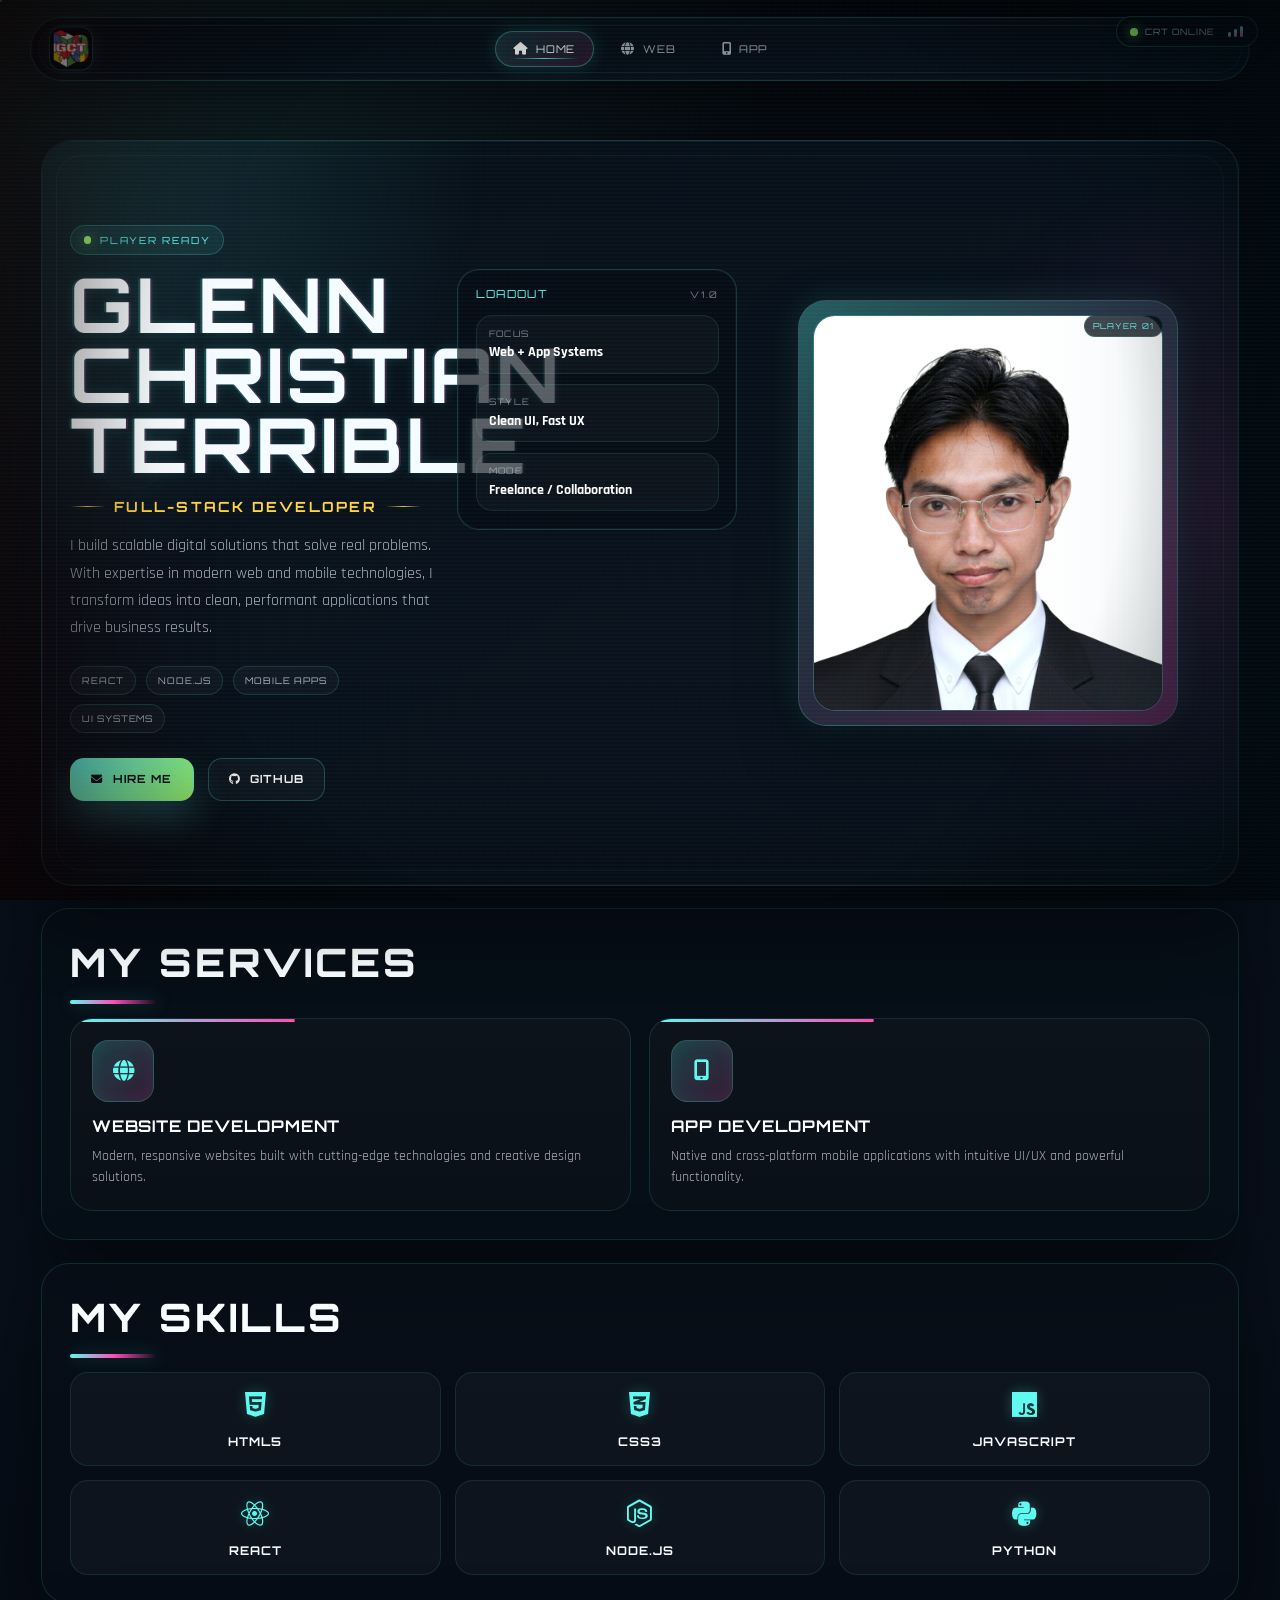
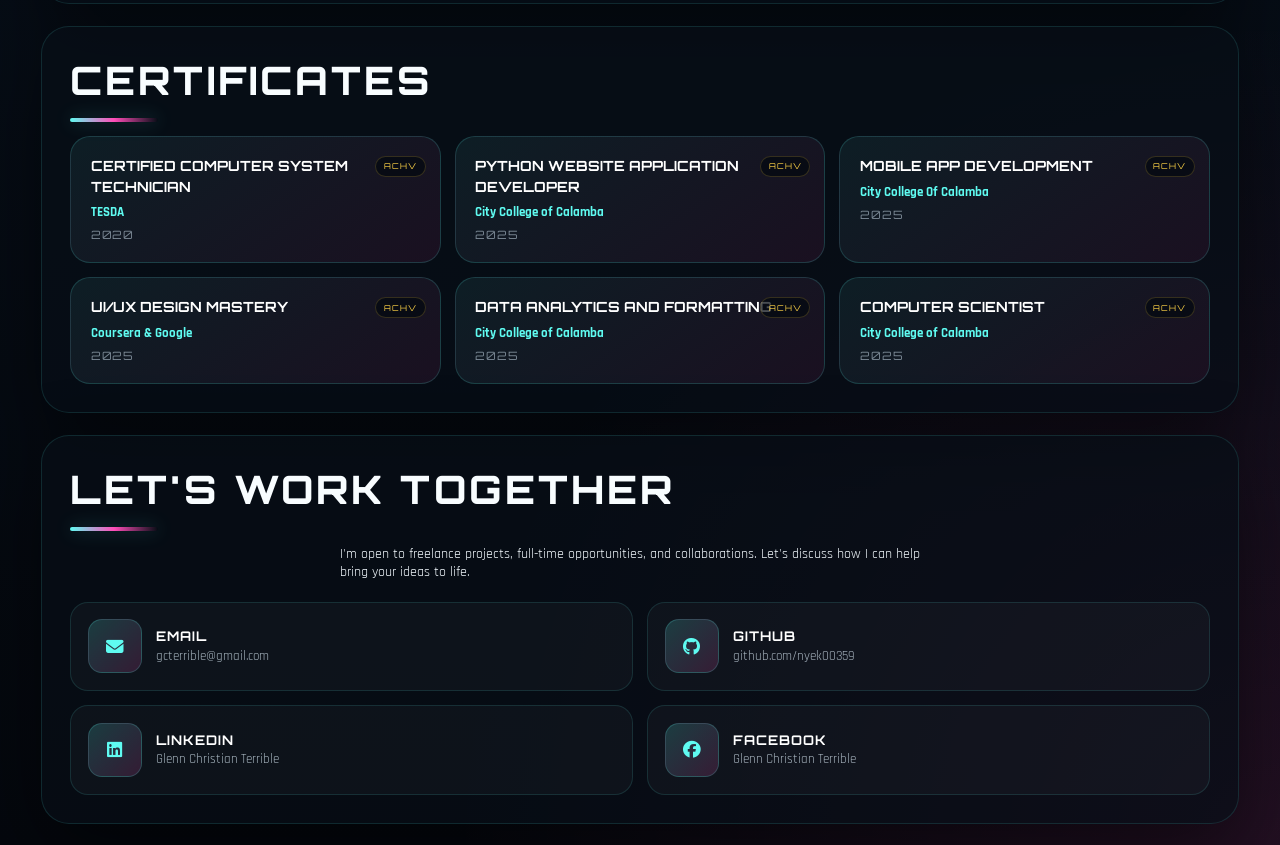
==== commit 4f03a31a: "Refactor hero section and enhance styles - Updated hero section in index.html and main-page.html to " ====
--- a/pages/index.html
+++ b/pages/index.html
@@ -25,19 +25,50 @@
                 <!-- Hero -->
                 <div class="hero">
                     <div class="hero-content">
-                        <h1>Glenn Christian Terrible</h1>
-                        <p class="title">Full-Stack Developer</p>
-                        <p class="description">
-                            I build scalable digital solutions that solve real problems. With expertise in modern web and mobile technologies, 
-                            I transform ideas into clean, performant applications that drive business results.
-                        </p>
-                        <div class="hero-buttons">
-                            <a href="#contact" class="cta-btn primary">
-                                <i class="fas fa-envelope"></i> Hire Me
-                            </a>
-                            <a href="https://github.com/nyek00359" target="_blank" rel="noopener noreferrer" class="cta-btn secondary">
-                                <i class="fab fa-github"></i> GitHub
-                            </a>
+                        <span class="hero-kicker">Player Ready</span>
+                        <div class="hero-grid">
+                            <div class="hero-copy">
+                                <h1>Glenn Christian Terrible</h1>
+                                <p class="title">Full-Stack Developer</p>
+                                <p class="description">
+                                    I build scalable digital solutions that solve real problems. With expertise in modern web and mobile technologies,
+                                    I transform ideas into clean, performant applications that drive business results.
+                                </p>
+                                <div class="hero-tags">
+                                    <span class="hero-tag">React</span>
+                                    <span class="hero-tag">Node.js</span>
+                                    <span class="hero-tag">Mobile Apps</span>
+                                    <span class="hero-tag">UI Systems</span>
+                                </div>
+                                <div class="hero-buttons">
+                                    <a href="#contact" class="cta-btn primary">
+                                        <i class="fas fa-envelope"></i> Hire Me
+                                    </a>
+                                    <a href="https://github.com/nyek00359" target="_blank" rel="noopener noreferrer" class="cta-btn secondary">
+                                        <i class="fab fa-github"></i> GitHub
+                                    </a>
+                                </div>
+                            </div>
+                            <aside class="player-panel" aria-label="Developer stats">
+                                <div class="player-panel-title">
+                                    <span>Loadout</span>
+                                    <span>v1.0</span>
+                                </div>
+                                <div class="stat-list">
+                                    <div class="stat-chip">
+                                        <span class="stat-label">Focus</span>
+                                        <span class="stat-value">Web + App Systems</span>
+                                    </div>
+                                    <div class="stat-chip">
+                                        <span class="stat-label">Style</span>
+                                        <span class="stat-value">Clean UI, Fast UX</span>
+                                    </div>
+                                    <div class="stat-chip">
+                                        <span class="stat-label">Mode</span>
+                                        <span class="stat-value">Freelance / Collaboration</span>
+                                    </div>
+                                </div>
+                            </aside>
                         </div>
                     </div>
                     <div class="hero-image">
--- a/css/style.css
+++ b/css/style.css
@@ -1,101 +1,140 @@
-/* CSS Variables */
+@import url('https://fonts.googleapis.com/css2?family=Orbitron:wght@500;700;800;900&family=Rajdhani:wght@400;500;600;700&family=Press+Start+2P&display=swap');
+
 :root {
-    --primary: #00f0ff;
-    --secondary: #ff00aa;
-    --accent: #00ff88;
-    --dark: #0a0a0f;
-    --darker: #050508;
-    --light: #f8fafc;
-    --glass: rgba(255, 255, 255, 0.1);
-    --glow-primary: rgba(0, 240, 255, 0.5);
-    --glow-secondary: rgba(255, 0, 170, 0.5);
-    --glow-accent: rgba(0, 255, 136, 0.5);
-}
-
-/* Base font size - 2px smaller than default 16px */
+    --primary: #5ffbf1;
+    --secondary: #ff4db8;
+    --accent: #9dff6f;
+    --warning: #ffd447;
+    --dark: #0b0f17;
+    --darker: #04070d;
+    --panel: rgba(8, 14, 24, 0.82);
+    --panel-strong: rgba(10, 18, 31, 0.92);
+    --line: rgba(95, 251, 241, 0.22);
+    --line-strong: rgba(95, 251, 241, 0.45);
+    --text-soft: rgba(227, 244, 255, 0.72);
+    --text-muted: rgba(208, 227, 242, 0.54);
+    --glow-primary: rgba(95, 251, 241, 0.42);
+    --glow-secondary: rgba(255, 77, 184, 0.3);
+    --glow-accent: rgba(157, 255, 111, 0.24);
+    --shadow-deep: 0 28px 80px rgba(0, 0, 0, 0.48);
+    --radius-lg: 28px;
+    --radius-md: 18px;
+    --radius-sm: 12px;
+}
+
 html {
     font-size: 14px;
-}
-
-/* Import 8-bit font */
-@import url('https://fonts.googleapis.com/css2?family=Orbitron:wght@400;700&display=swap');
-
-/* Reset */
+    scroll-behavior: smooth;
+}
+
 * {
     margin: 0;
     padding: 0;
     box-sizing: border-box;
-    font-family: 'Press Start 2P', cursive;
 }
 
 body {
-    background: linear-gradient(135deg, var(--darker) 0%, var(--dark) 50%, #0d0d15 100%);
+    font-family: 'Rajdhani', sans-serif;
+    background:
+        radial-gradient(circle at top left, rgba(95, 251, 241, 0.12), transparent 28%),
+        radial-gradient(circle at bottom right, rgba(255, 77, 184, 0.12), transparent 30%),
+        linear-gradient(180deg, #05070c 0%, #07101b 45%, #04070d 100%);
+    color: #f4fbff;
     min-height: 100vh;
-    color: #fff;
     overflow-x: hidden;
     position: relative;
 }
 
-/* Scan Line Effect */
+body::before,
+body::after {
+    content: '';
+    position: fixed;
+    inset: 0;
+    pointer-events: none;
+    z-index: 9998;
+}
+
 body::before {
-    content: '';
-    position: fixed;
-    top: 0;
-    left: 0;
-    width: 100%;
-    height: 100%;
-    background: repeating-linear-gradient(
-        0deg,
-        transparent,
-        transparent 2px,
-        rgba(0, 240, 255, 0.03) 2px,
-        rgba(0, 240, 255, 0.03) 4px
-    );
+    background:
+        repeating-linear-gradient(
+            0deg,
+            rgba(255, 255, 255, 0) 0,
+            rgba(255, 255, 255, 0) 2px,
+            rgba(95, 251, 241, 0.055) 2px,
+            rgba(95, 251, 241, 0.055) 4px
+        );
+    opacity: 0.34;
+    mix-blend-mode: screen;
+}
+
+body::after {
+    background:
+        linear-gradient(90deg, rgba(255, 0, 0, 0.03), transparent 20%, transparent 80%, rgba(0, 170, 255, 0.03)),
+        radial-gradient(circle at center, transparent 62%, rgba(0, 0, 0, 0.5) 100%);
+}
+
+.crt-overlay,
+.vignette-overlay {
+    position: fixed;
+    inset: 0;
     pointer-events: none;
-    z-index: 9999;
-}
-
-/* Cyberpunk Glow Borders */
+}
+
+.crt-overlay {
+    z-index: 9996;
+    background:
+        linear-gradient(rgba(255, 255, 255, 0.015), rgba(255, 255, 255, 0.015)),
+        repeating-linear-gradient(
+            90deg,
+            rgba(95, 251, 241, 0.02) 0 1px,
+            transparent 1px 3px,
+            rgba(255, 77, 184, 0.02) 3px 4px,
+            transparent 4px 6px
+        );
+    opacity: 0.55;
+    animation: crtFlicker 0.18s steps(2) infinite;
+}
+
+.vignette-overlay {
+    z-index: 9997;
+    box-shadow: inset 0 0 180px rgba(0, 0, 0, 0.68);
+}
+
+@keyframes crtFlicker {
+    0%, 100% { opacity: 0.5; }
+    50% { opacity: 0.58; }
+}
+
 .glow-border {
-    border: 1px solid var(--glow-primary);
-    box-shadow: 0 0 10px var(--glow-primary), inset 0 0 10px rgba(0, 240, 255, 0.1);
-}
-
-/* 3D Grid Background */
+    border: 1px solid var(--line-strong);
+    box-shadow: 0 0 18px var(--glow-primary), inset 0 0 18px rgba(95, 251, 241, 0.08);
+}
+
 .bg-grid {
     position: fixed;
-    top: 0;
-    left: 0;
-    width: 100%;
-    height: 100%;
-    z-index: -1;
+    inset: 0;
+    z-index: -3;
     overflow: hidden;
-    perspective: 1000px;
+    perspective: 900px;
 }
 
 .grid-canvas {
     position: absolute;
-    top: 0;
-    left: 0;
-    width: 100%;
-    height: 100%;
+    inset: -10% -15% auto -15%;
+    height: 130%;
     transform-style: preserve-3d;
-    transform: rotateX(60deg) scale(1.5);
-    animation: gridMove 20s linear infinite;
+    transform: rotateX(72deg) translateY(14%);
+    animation: gridMove 16s linear infinite;
 }
 
 @keyframes gridMove {
-    0% {
-        background-position: 0 0;
-    }
-    100% {
-        background-position: 0 100px;
-    }
+    0% { background-position: 0 0; }
+    100% { background-position: 0 140px; }
 }
 
 .grid-line {
     position: absolute;
-    background: linear-gradient(90deg, transparent, var(--glow-primary), transparent);
+    background: linear-gradient(90deg, transparent, rgba(95, 251, 241, 0.38), transparent);
     height: 1px;
     width: 100%;
     transform-origin: center;
@@ -104,267 +143,318 @@
 .grid-line.vertical {
     width: 1px;
     height: 100%;
-    background: linear-gradient(180deg, transparent, var(--glow-primary), transparent);
-}
-
-/* Floating Objects */
+    background: linear-gradient(180deg, transparent, rgba(95, 251, 241, 0.32), transparent);
+}
+
 .floating-object {
     position: fixed;
+    border: 1px solid rgba(95, 251, 241, 0.18);
+    background:
+        linear-gradient(135deg, rgba(95, 251, 241, 0.16), rgba(255, 77, 184, 0.08));
+    backdrop-filter: blur(10px);
+    z-index: -2;
+    animation: float 18s infinite ease-in-out;
+    box-shadow: 0 0 24px rgba(95, 251, 241, 0.14);
+}
+
+.floating-object:nth-child(1) {
+    width: 110px;
+    height: 110px;
+    top: 12%;
+    left: 10%;
+    border-radius: 24px;
+}
+
+.floating-object:nth-child(2) {
+    width: 140px;
+    height: 140px;
+    top: 62%;
+    left: 80%;
+    border-radius: 32px;
+    animation-delay: -5s;
+}
+
+.floating-object:nth-child(3) {
+    width: 72px;
+    height: 72px;
+    top: 78%;
+    left: 18%;
     border-radius: 50%;
-    background: linear-gradient(135deg, rgba(0, 240, 255, 0.1), rgba(255, 0, 170, 0.1));
-    border: 1px solid var(--glow-primary);
-    z-index: -1;
-    animation: float 20s infinite ease-in-out;
-}
-
-.floating-object:nth-child(1) {
-    width: 80px;
-    height: 80px;
-    top: 10%;
-    left: 10%;
-    animation-delay: 0s;
-    background: linear-gradient(135deg, rgba(0, 240, 255, 0.2), rgba(255, 0, 170, 0.2));
-}
-
-.floating-object:nth-child(2) {
+    animation-delay: -10s;
+}
+
+.floating-object:nth-child(4) {
     width: 120px;
     height: 120px;
-    top: 60%;
-    left: 80%;
-    animation-delay: -5s;
-    background: linear-gradient(135deg, rgba(139, 92, 246, 0.2), rgba(236, 72, 153, 0.2));
-}
-
-.floating-object:nth-child(3) {
-    width: 60px;
-    height: 60px;
-    top: 80%;
-    left: 20%;
-    animation-delay: -10s;
-    background: linear-gradient(135deg, rgba(236, 72, 153, 0.2), rgba(99, 102, 241, 0.2));
-}
-
-.floating-object:nth-child(4) {
-    width: 100px;
-    height: 100px;
-    top: 30%;
-    left: 70%;
-    animation-delay: -15s;
-    background: linear-gradient(135deg, rgba(99, 102, 241, 0.15), rgba(139, 92, 246, 0.15));
+    top: 26%;
+    left: 72%;
+    border-radius: 22px;
+    animation-delay: -13s;
 }
 
 .floating-object:nth-child(5) {
-    width: 50px;
-    height: 50px;
-    top: 50%;
-    left: 5%;
+    width: 56px;
+    height: 56px;
+    top: 48%;
+    left: 8%;
+    border-radius: 18px;
     animation-delay: -7s;
-    background: linear-gradient(135deg, rgba(236, 72, 153, 0.15), rgba(139, 92, 246, 0.15));
 }
 
 @keyframes float {
-    0%, 100% {
-        transform: translateY(0) rotate(0deg) scale(1);
-    }
-    25% {
-        transform: translateY(-30px) rotate(90deg) scale(1.1);
-    }
-    50% {
-        transform: translateY(-10px) rotate(180deg) scale(0.95);
-    }
-    75% {
-        transform: translateY(-40px) rotate(270deg) scale(1.05);
-    }
-}
-
-/* Glowing Orbs */
+    0%, 100% { transform: translateY(0) rotate(0deg); }
+    25% { transform: translateY(-22px) rotate(6deg); }
+    50% { transform: translateY(-8px) rotate(-5deg); }
+    75% { transform: translateY(-28px) rotate(4deg); }
+}
+
 .glow-orb {
     position: fixed;
     border-radius: 50%;
-    filter: blur(60px);
+    filter: blur(70px);
     z-index: -1;
-    animation: glow 8s infinite ease-in-out;
+    animation: glow 10s infinite ease-in-out;
 }
 
 .glow-orb:nth-of-type(1) {
-    width: 400px;
-    height: 400px;
-    top: -100px;
-    left: -100px;
-    background: rgba(99, 102, 241, 0.3);
-    animation-delay: 0s;
+    width: 360px;
+    height: 360px;
+    top: -110px;
+    left: -80px;
+    background: rgba(95, 251, 241, 0.18);
 }
 
 .glow-orb:nth-of-type(2) {
-    width: 300px;
-    height: 300px;
-    bottom: -50px;
-    right: -50px;
-    background: rgba(236, 72, 153, 0.2);
+    width: 280px;
+    height: 280px;
+    bottom: -80px;
+    right: -30px;
+    background: rgba(255, 77, 184, 0.16);
     animation-delay: -4s;
 }
 
 .glow-orb:nth-of-type(3) {
-    width: 250px;
-    height: 250px;
-    top: 50%;
+    width: 220px;
+    height: 220px;
+    top: 46%;
+    left: 48%;
+    background: rgba(157, 255, 111, 0.1);
+    animation-delay: -2s;
+}
+
+@keyframes glow {
+    0%, 100% { opacity: 0.45; transform: scale(1); }
+    50% { opacity: 0.78; transform: scale(1.16); }
+}
+
+.hud-readout {
+    position: fixed;
+    top: 1.15rem;
+    right: 1.6rem;
+    z-index: 1100;
+    display: flex;
+    align-items: center;
+    gap: 0.9rem;
+    padding: 0.65rem 0.95rem;
+    border: 1px solid var(--line);
+    border-radius: 999px;
+    background: rgba(4, 9, 16, 0.72);
+    backdrop-filter: blur(14px);
+    box-shadow: 0 0 20px rgba(0, 0, 0, 0.24);
+    color: var(--text-soft);
+    font-family: 'Orbitron', sans-serif;
+    text-transform: uppercase;
+    letter-spacing: 0.12em;
+    font-size: 0.62rem;
+}
+
+.hud-status {
+    display: inline-flex;
+    align-items: center;
+    gap: 0.5rem;
+}
+
+.hud-status::before {
+    content: '';
+    width: 0.55rem;
+    height: 0.55rem;
+    border-radius: 50%;
+    background: var(--accent);
+    box-shadow: 0 0 12px rgba(157, 255, 111, 0.7);
+}
+
+.hud-bars {
+    display: inline-flex;
+    gap: 0.22rem;
+    align-items: flex-end;
+    height: 0.75rem;
+}
+
+.hud-bars span {
+    width: 0.22rem;
+    border-radius: 999px;
+    background: linear-gradient(180deg, var(--primary), var(--secondary));
+}
+
+.hud-bars span:nth-child(1) { height: 0.35rem; }
+.hud-bars span:nth-child(2) { height: 0.55rem; }
+.hud-bars span:nth-child(3) { height: 0.75rem; }
+
+.nav-container {
+    position: fixed;
+    top: 1.2rem;
     left: 50%;
-    transform: translate(-50%, -50%);
-    background: rgba(139, 92, 246, 0.15);
-    animation-delay: -2s;
-}
-
-@keyframes glow {
-    0%, 100% {
-        opacity: 0.5;
-        transform: scale(1);
-    }
-    50% {
-        opacity: 0.8;
-        transform: scale(1.2);
-    }
-}
-
-/* Navigation Tabs */
-.nav-container {
-    position: fixed;
-    top: 0;
-    left: 0;
-    right: 0;
+    transform: translateX(-50%);
+    width: min(1220px, calc(100% - 2rem));
     z-index: 1000;
-    background: linear-gradient(135deg, rgba(15, 15, 26, 0.98) 0%, rgba(30, 30, 46, 0.95) 100%);
+    background:
+        linear-gradient(135deg, rgba(7, 14, 23, 0.95), rgba(8, 18, 30, 0.86));
     backdrop-filter: blur(20px);
     -webkit-backdrop-filter: blur(20px);
-    padding: 0.8rem 2rem;
-    border-bottom: 1px solid var(--glow-primary);
-    box-shadow: 0 4px 30px rgba(0, 0, 0, 0.3);
+    border: 1px solid rgba(95, 251, 241, 0.18);
+    border-radius: 999px;
+    padding: 0.95rem 1.35rem;
+    box-shadow:
+        0 20px 50px rgba(0, 0, 0, 0.34),
+        inset 0 0 0 1px rgba(255, 255, 255, 0.03);
     display: flex;
     align-items: center;
     justify-content: center;
+}
+
+.nav-container::before {
+    content: '';
+    position: absolute;
+    inset: 7px;
+    border: 1px solid rgba(95, 251, 241, 0.08);
+    border-radius: inherit;
+    pointer-events: none;
 }
 
 .nav-tabs {
     display: flex;
     justify-content: center;
     align-items: center;
-    gap: 0.5rem;
+    gap: 0.65rem;
     flex-wrap: wrap;
     max-width: 1200px;
     margin: 0 auto;
 }
 
 .nav-tab {
-    padding: 0.6rem 1.2rem;
+    padding: 0.7rem 1.25rem;
     background: transparent;
-    border: 2px solid transparent;
-    color: rgba(255, 255, 255, 0.7);
-    font-size: 0.9rem;
-    font-weight: 500;
+    border: 1px solid transparent;
+    color: var(--text-soft);
+    font-family: 'Orbitron', sans-serif;
+    font-size: 0.76rem;
+    letter-spacing: 0.08em;
+    text-transform: uppercase;
     cursor: pointer;
-    border-radius: 50px;
-    transition: all 0.3s ease;
+    border-radius: 999px;
+    transition: transform 0.25s ease, border-color 0.25s ease, color 0.25s ease, box-shadow 0.25s ease, background 0.25s ease;
     display: flex;
     align-items: center;
-    gap: 0.5rem;
+    gap: 0.55rem;
     text-decoration: none;
     position: relative;
     overflow: hidden;
 }
 
-.nav-tab::before {
+.nav-tab::after {
     content: '';
     position: absolute;
-    top: 0;
-    left: -100%;
-    width: 100%;
-    height: 100%;
-    background: linear-gradient(90deg, transparent, rgba(255, 255, 255, 0.1), transparent);
-    transition: left 0.5s ease;
-}
-
-.nav-tab:hover::before {
-    left: 100%;
-}
-
-.nav-tab:hover {
+    inset: auto 14px 7px;
+    height: 1px;
+    background: linear-gradient(90deg, transparent, rgba(95, 251, 241, 0.9), transparent);
+    transform: scaleX(0);
+    transform-origin: center;
+    transition: transform 0.25s ease;
+}
+
+.nav-tab:hover,
+.nav-tab:focus-visible {
     color: #fff;
-    transform: translateY(-2px);
-    text-shadow: 0 0 10px var(--glow-primary);
+    border-color: rgba(95, 251, 241, 0.28);
+    background: rgba(95, 251, 241, 0.06);
+    box-shadow: 0 0 16px rgba(95, 251, 241, 0.12);
+    transform: translateY(-1px);
+}
+
+.nav-tab:hover::after,
+.nav-tab:focus-visible::after,
+.nav-tab.active::after {
+    transform: scaleX(1);
 }
 
 .nav-tab.active {
-    background: linear-gradient(135deg, var(--primary), var(--secondary));
+    background: linear-gradient(135deg, rgba(95, 251, 241, 0.15), rgba(255, 77, 184, 0.12));
     color: #fff;
-    border-color: transparent;
-    box-shadow: 0 4px 20px var(--glow-primary),
-                0 0 30px var(--glow-secondary);
+    border-color: rgba(95, 251, 241, 0.36);
+    box-shadow:
+        0 0 18px rgba(95, 251, 241, 0.18),
+        inset 0 0 16px rgba(255, 77, 184, 0.05);
 }
 
 .nav-tab i {
-    font-size: 1rem;
-}
-
-/* Logo Styles */
+    font-size: 0.9rem;
+}
+
 .nav-logo {
     position: absolute;
-    left: 2rem;
+    left: 1rem;
     top: 50%;
     transform: translateY(-50%);
     display: flex;
     align-items: center;
     text-decoration: none;
+    padding: 0.25rem;
 }
 
 .logo-img {
-    height: 45px;
+    height: 44px;
     width: auto;
-    border-radius: 8px;
-    transition: all 0.3s ease;
+    border-radius: 12px;
+    border: 1px solid rgba(95, 251, 241, 0.22);
+    background: rgba(4, 9, 16, 0.55);
+    transition: transform 0.25s ease, filter 0.25s ease, box-shadow 0.25s ease;
+    box-shadow: 0 0 18px rgba(95, 251, 241, 0.12);
 }
 
 .logo-img:hover {
-    transform: scale(1.05);
-    filter: drop-shadow(0 0 10px var(--glow-primary));
-}
-
-/* Mobile adjustments */
-@media (max-width: 768px) {
-    .nav-logo {
-        left: 1rem;
-    }
-    
-    .logo-img {
-        height: 38px;
-    }
-}
-
-/* Hamburger Menu */
+    transform: translateY(-1px) scale(1.03);
+    filter: saturate(1.08);
+    box-shadow: 0 0 24px rgba(95, 251, 241, 0.24);
+}
+
 .hamburger {
     display: none;
-    flex-direction: column;
     justify-content: center;
     align-items: center;
-    width: 45px;
-    height: 45px;
-    background: linear-gradient(135deg, var(--primary), var(--secondary));
-    border: none;
+    width: 48px;
+    height: 48px;
+    background: rgba(95, 251, 241, 0.12);
+    border: 1px solid rgba(95, 251, 241, 0.25);
     cursor: pointer;
-    padding: 0;
     z-index: 1001;
-    border-radius: 10px;
-    box-shadow: 0 4px 15px var(--glow-primary);
+    border-radius: 14px;
+    box-shadow: 0 12px 26px rgba(0, 0, 0, 0.22);
     transition: all 0.3s ease;
+    position: absolute;
+    right: 1rem;
+    top: 50%;
+    transform: translateY(-50%);
 }
 
 .hamburger:hover {
-    transform: scale(1.05);
-    box-shadow: 0 6px 20px var(--glow-secondary);
+    transform: translateY(-50%) translateY(-1px);
+    box-shadow: 0 0 20px rgba(95, 251, 241, 0.18);
 }
 
 .hamburger span {
     display: block;
     width: 22px;
-    height: 2.5px;
+    height: 2px;
     background: #fff;
     margin: 3px 0;
     border-radius: 2px;
@@ -384,37 +474,103 @@
     transform: rotate(-45deg) translate(5px, -6px);
 }
 
-/* Mobile Navigation */
+.main-content {
+    padding-top: 8.5rem;
+    min-height: 100vh;
+}
+
+.tab-content {
+    display: none;
+    animation: fadeIn 0.55s ease;
+}
+
+.tab-content.active {
+    display: block;
+}
+
+@keyframes fadeIn {
+    from { opacity: 0; transform: translateY(18px); }
+    to { opacity: 1; transform: translateY(0); }
+}
+
+.hero,
+.service-card,
+.skill-item,
+.certificate-card,
+.contact-item,
+.website-preview-section,
+.website-description,
+.how-i-work-section,
+.timeline-content,
+.feature-item,
+.phone-mockup,
+.modal-content {
+    position: relative;
+}
+
+.hero::before,
+.service-card::before,
+.skill-item::before,
+.certificate-card::before,
+.contact-item::before,
+.website-preview-section::before,
+.website-description::before,
+.how-i-work-section::before,
+.timeline-content::before,
+.feature-item::before,
+.phone-mockup::before,
+.modal-content::before {
+    content: '';
+    position: absolute;
+    inset: 0;
+    border-radius: inherit;
+    pointer-events: none;
+}
+
+@media (max-width: 960px) {
+    .hud-readout {
+        display: none;
+    }
+}
+
 @media (max-width: 768px) {
+    .nav-container {
+        top: 0.8rem;
+        width: calc(100% - 1rem);
+        border-radius: 28px;
+        padding: 1rem;
+    }
+
+    .nav-logo {
+        left: 0.85rem;
+    }
+
+    .logo-img {
+        height: 38px;
+    }
+
     .hamburger {
         display: flex;
-        position: absolute;
-        right: 2rem;
-        top: 50%;
-        transform: translateY(-50%);
-    }
-
-    .nav-container {
-        padding: 3rem 1rem;
     }
 
     .nav-tabs {
         position: fixed;
-        top: 65px;
-        left: 0;
-        right: 0;
-        background: linear-gradient(180deg, rgba(15, 15, 26, 0.99) 0%, rgba(22, 33, 62, 0.99) 100%);
-        backdrop-filter: blur(20px);
-        -webkit-backdrop-filter: blur(20px);
+        top: 5.8rem;
+        left: 0.8rem;
+        right: 0.8rem;
+        background: rgba(6, 12, 21, 0.96);
+        backdrop-filter: blur(22px);
+        -webkit-backdrop-filter: blur(22px);
         flex-direction: column;
-        gap: 0;
+        gap: 0.55rem;
         padding: 1rem;
-        border-bottom: 1px solid rgba(99, 102, 241, 0.3);
-        transform: translateY(-150%);
+        border: 1px solid rgba(95, 251, 241, 0.18);
+        border-radius: 22px;
+        transform: translateY(-140%);
         opacity: 0;
         transition: all 0.3s ease;
         z-index: 999;
-        box-shadow: 0 10px 40px rgba(0, 0, 0, 0.5);
+        box-shadow: 0 22px 50px rgba(0, 0, 0, 0.45);
     }
 
     .nav-tabs.active {
@@ -423,829 +579,13 @@
     }
 
     .nav-tab {
-        padding: 1rem 1.5rem;
+        padding: 1rem 1.2rem;
         width: 100%;
         justify-content: center;
-        border-radius: 12px;
-        font-size: 1rem;
-        background: rgba(255, 255, 255, 0.05);
-        border: 1px solid rgba(255, 255, 255, 0.1);
-    }
-
-    .nav-tab:not(:last-child) {
-        margin-bottom: 0.5rem;
-    }
-
-    .nav-tab:hover {
-        background: linear-gradient(135deg, rgba(99, 102, 241, 0.3), rgba(139, 92, 246, 0.3));
-        border-color: var(--primary);
-    }
-
-    .nav-tab.active {
-        background: linear-gradient(135deg, var(--primary), var(--secondary));
-    }
-
-    .nav-tab i {
-        font-size: 1.2rem;
-    }
-}
-
-/* Main Content */
-.main-content {
-    padding-top: 100px;
-    min-height: 100vh;
-}
-
-.tab-content {
-    display: none;
-    animation: fadeIn 0.5s ease;
-}
-
-.tab-content.active {
-    display: block;
-}
-
-@keyframes fadeIn {
-    from { opacity: 0; transform: translateY(20px); }
-    to { opacity: 1; transform: translateY(0); }
-}
-
-/* HOME SECTION */
-.home-section {
-    max-width: 1200px;
-    margin: 0 auto;
-    padding: 2rem;
-}
-
-.hero {
-    display: grid;
-    grid-template-columns: 1fr 1fr;
-    gap: 4rem;
-    align-items: center;
-    min-height: calc(100vh - 120px);
-}
-
-.hero-content h1 {
-    font-size: 4rem;
-    font-weight: 700;
-    background: linear-gradient(135deg, var(--primary), var(--accent));
-    -webkit-background-clip: text;
-    -webkit-text-fill-color: transparent;
-    background-clip: text;
-    margin-bottom: 1rem;
-    line-height: 1.1;
-    font-family: 'Orbitron', sans-serif;
-}
-
-.hero-content .title {
-    font-size: 1.5rem;
-    color: rgba(255, 255, 255, 0.7);
-    margin-bottom: 1.5rem;
-    font-weight: 400;
-    font-family: 'Orbitron', sans-serif;
-}
-
-.hero-content .description {
-    font-size: 1.1rem;
-    color: rgba(255, 255, 255, 0.6);
-    line-height: 1.8;
-    margin-bottom: 2rem;
-}
-
-.hero-image {
-    display: flex;
-    justify-content: center;
-    align-items: center;
-}
-
-.avatar-container {
-    width: 350px;
-    height: 350px;
-    border-radius: 50%;
-    background: linear-gradient(135deg, var(--primary), var(--secondary), var(--accent));
-    padding: 4px;
-    position: relative;
-}
-
-.avatar {
-    width: 100%;
-    height: 100%;
-    border-radius: 50%;
-    background: linear-gradient(135deg, #1a1a2e, #16213e);
-    display: flex;
-    justify-content: center;
-    align-items: center;
-    font-size: 8rem;
-    color: var(--primary);
-}
-
-/* Services Section */
-.services-section {
-    padding: 4rem 2rem;
-    max-width: 1200px;
-    margin: 0 auto;
-}
-
-.section-title {
-    font-size: 2.5rem;
-    font-weight: 600;
-    text-align: center;
-    margin-bottom: 3rem;
-    position: relative;
-    font-family: 'Orbitron', sans-serif;
-}
-
-.section-title::after {
-    content: '';
-    position: absolute;
-    bottom: -10px;
-    left: 50%;
-    transform: translateX(-50%);
-    width: 80px;
-    height: 4px;
-    background: linear-gradient(90deg, var(--primary), var(--accent));
-    border-radius: 2px;
-}
-
-.services-grid {
-    display: grid;
-    grid-template-columns: repeat(auto-fit, minmax(280px, 1fr));
-    gap: 2rem;
-}
-
-.service-card {
-    background: rgba(255, 255, 255, 0.05);
-    border: 1px solid rgba(255, 255, 255, 0.1);
-    border-radius: 20px;
-    padding: 2rem;
-    transition: all 0.3s ease;
-    position: relative;
-    overflow: hidden;
-}
-
-.service-card::before {
-    content: '';
-    position: absolute;
-    top: 0;
-    left: 0;
-    right: 0;
-    height: 4px;
-    background: linear-gradient(90deg, var(--primary), var(--accent));
-    transform: scaleX(0);
-    transition: transform 0.3s ease;
-}
-
-.service-card:hover {
-    transform: translateY(-10px);
-    background: rgba(255, 255, 255, 0.1);
-    box-shadow: 0 20px 40px rgba(0, 0, 0, 0.3);
-}
-
-.service-card:hover::before {
-    transform: scaleX(1);
-}
-
-.service-icon {
-    width: 60px;
-    height: 60px;
-    background: linear-gradient(135deg, var(--primary), var(--secondary));
-    border-radius: 15px;
-    display: flex;
-    justify-content: center;
-    align-items: center;
-    font-size: 1.5rem;
-    margin-bottom: 1.5rem;
-}
-
-.service-card h3 {
-    font-size: 1.3rem;
-    margin-bottom: 1rem;
-    color: #fff;
-    font-family: 'Orbitron', sans-serif;
-}
-
-.service-card p {
-    color: rgba(255, 255, 255, 0.6);
-    line-height: 1.6;
-}
-
-/* Skills Section */
-.skills-section {
-    padding: 4rem 2rem;
-    max-width: 1200px;
-    margin: 0 auto;
-}
-
-.skills-grid {
-    display: grid;
-    grid-template-columns: repeat(auto-fit, minmax(200px, 1fr));
-    gap: 1.5rem;
-}
-
-.skill-item {
-    background: rgba(255, 255, 255, 0.05);
-    border: 1px solid rgba(255, 255, 255, 0.1);
-    border-radius: 15px;
-    padding: 1.5rem;
-    text-align: center;
-    transition: all 0.3s ease;
-}
-
-.skill-item:hover {
-    background: rgba(99, 102, 241, 0.2);
-    transform: scale(1.05);
-    border-color: var(--primary);
-}
-
-.skill-icon {
-    font-size: 2.5rem;
-    margin-bottom: 1rem;
-    background: linear-gradient(135deg, var(--primary), var(--accent));
-    -webkit-background-clip: text;
-    -webkit-text-fill-color: transparent;
-}
-
-.skill-item h4 {
-    font-size: 1rem;
-    color: rgba(255, 255, 255, 0.9);
-    font-family: 'Orbitron', sans-serif;
-}
-
-/* Certificates Section */
-.certificates-section {
-    padding: 4rem 2rem;
-    max-width: 1200px;
-    margin: 0 auto;
-}
-
-.certificates-grid {
-    display: grid;
-    grid-template-columns: repeat(auto-fit, minmax(300px, 1fr));
-    gap: 2rem;
-}
-
-.certificate-card {
-    background: linear-gradient(135deg, rgba(99, 102, 241, 0.1), rgba(139, 92, 246, 0.1));
-    border: 1px solid rgba(99, 102, 241, 0.3);
-    border-radius: 20px;
-    padding: 2rem;
-    position: relative;
-    overflow: hidden;
-}
-
-.certificate-card::before {
-    content: '🎓';
-    position: absolute;
-    top: 1rem;
-    right: 1rem;
-    font-size: 3rem;
-    opacity: 0.2;
-}
-
-.certificate-card h3 {
-    font-size: 1.3rem;
-    margin-bottom: 0.5rem;
-    color: #fff;
-    font-family: 'Orbitron', sans-serif;
-}
-
-.certificate-card .issuer {
-    color: var(--primary);
-    font-weight: 500;
-    margin-bottom: 0.5rem;
-}
-
-.certificate-card .date {
-    color: rgba(255, 255, 255, 0.5);
-    font-size: 0.9rem;
-}
-
-/* VIDEO EDITING - Showcase Theme */
-.video-section {
-    padding: 2rem;
-    max-width: 1400px;
-    margin: 0 auto;
-}
-
-.showcase-grid {
-    display: grid;
-    grid-template-columns: repeat(3, 1fr);
-    grid-template-rows: repeat(2, 250px);
-    gap: 1.5rem;
-}
-
-.showcase-item {
-    position: relative;
-    border-radius: 20px;
-    overflow: hidden;
-    cursor: pointer;
-    transition: all 0.4s ease;
-}
-
-.showcase-item:hover {
-    transform: scale(1.02);
-    z-index: 10;
-    box-shadow: 0 20px 60px rgba(0, 0, 0, 0.5);
-}
-
-.showcase-item.large {
-    grid-column: span 2;
-    grid-row: span 2;
-}
-
-.showcase-item.wide {
-    grid-column: span 2;
-}
-
-.showcase-bg {
-    position: absolute;
-    top: 0;
-    left: 0;
-    right: 0;
-    bottom: 0;
-    background: linear-gradient(135deg, #667eea 0%, #764ba2 100%);
-    display: flex;
-    justify-content: center;
-    align-items: center;
-}
-
-.showcase-bg.video-1 { background: linear-gradient(135deg, #f093fb 0%, #f5576c 100%); }
-.showcase-bg.video-2 { background: linear-gradient(135deg, #4facfe 0%, #00f2fe 100%); }
-.showcase-bg.video-3 { background: linear-gradient(135deg, #43e97b 0%, #38f9d7 100%); }
-.showcase-bg.video-4 { background: linear-gradient(135deg, #fa709a 0%, #fee140 100%); }
-.showcase-bg.video-5 { background: linear-gradient(135deg, #a8edea 0%, #fed6e3 100%); }
-.showcase-bg.video-6 { background: linear-gradient(135deg, #ff9a9e 0%, #fecfef 100%); }
-
-.showcase-content {
-    position: absolute;
-    bottom: 0;
-    left: 0;
-    right: 0;
-    padding: 1.5rem;
-    background: linear-gradient(to top, rgba(0,0,0,0.8), transparent);
-}
-
-.showcase-content h3 {
-    font-size: 1.2rem;
-    margin-bottom: 0.3rem;
-    font-family: 'Orbitron', sans-serif;
-}
-
-.showcase-content p {
-    font-size: 0.9rem;
-    color: rgba(255, 255, 255, 0.7);
-}
-
-.showcase-icon {
-    font-size: 3rem;
-    color: rgba(255, 255, 255, 0.8);
-}
-
-/* PHOTO EDITING - Bento Theme */
-.photo-section {
-    padding: 2rem;
-    max-width: 1400px;
-    margin: 0 auto;
-}
-
-.bento-grid {
-    display: grid;
-    grid-template-columns: repeat(4, 1fr);
-    grid-template-rows: repeat(3, 200px);
-    gap: 1rem;
-}
-
-.bento-item {
-    border-radius: 24px;
-    overflow: hidden;
-    position: relative;
-    transition: all 0.4s ease;
-}
-
-.bento-item:hover {
-    transform: scale(1.02);
-    z-index: 10;
-}
-
-.bento-item.large {
-    grid-column: span 2;
-    grid-row: span 2;
-}
-
-.bento-item.tall {
-    grid-row: span 2;
-}
-
-.bento-bg {
-    width: 100%;
-    height: 100%;
-    display: flex;
-    justify-content: center;
-    align-items: center;
-    font-size: 4rem;
-}
-
-.bento-bg.photo-1 { background: linear-gradient(135deg, #ffecd2 0%, #fcb69f 100%); }
-.bento-bg.photo-2 { background: linear-gradient(135deg, #a1c4fd 0%, #c2e9fb 100%); }
-.bento-bg.photo-3 { background: linear-gradient(135deg, #d4fc79 0%, #96e6a1 100%); }
-.bento-bg.photo-4 { background: linear-gradient(135deg, #84fab0 0%, #8fd3f4 100%); }
-.bento-bg.photo-5 { background: linear-gradient(135deg, #cfd9df 0%, #e2ebf0 100%); }
-.bento-bg.photo-6 { background: linear-gradient(135deg, #a6c0fe 0%, #f68084 100%); }
-.bento-bg.photo-7 { background: linear-gradient(135deg, #fccb90 0%, #d57eeb 100%); }
-.bento-bg.photo-8 { background: linear-gradient(135deg, #e0c3fc 0%, #8ec5fc 100%); }
-
-.bento-label {
-    position: absolute;
-    bottom: 1rem;
-    left: 1rem;
-    background: rgba(0, 0, 0, 0.6);
-    padding: 0.5rem 1rem;
-    border-radius: 20px;
-    font-size: 0.85rem;
-    font-weight: 500;
-}
-
-/* WEBSITE DEVELOPING - Carousel Theme */
-.website-section {
-    padding: 2rem;
-    max-width: 1200px;
-    margin: 0 auto;
-}
-
-.carousel-container {
-    position: relative;
-    width: 100%;
-    max-width: 900px;
-    margin: 0 auto;
-    border-radius: 30px;
-    overflow: hidden;
-    background: rgba(255, 255, 255, 0.05);
-    border: 1px solid rgba(255, 255, 255, 0.1);
-}
-
-.carousel {
-    display: flex;
-    transition: transform 0.5s ease;
-}
-
-.carousel-slide {
-    min-width: 100%;
-    height: 500px;
-    display: flex;
-    justify-content: center;
-    align-items: center;
-    position: relative;
-}
-
-.carousel-slide.slide-1 { background: linear-gradient(135deg, #667eea 0%, #764ba2 100%); }
-.carousel-slide.slide-2 { background: linear-gradient(135deg, #f093fb 0%, #f5576c 100%); }
-.carousel-slide.slide-3 { background: linear-gradient(135deg, #4facfe 0%, #00f2fe 100%); }
-.carousel-slide.slide-4 { background: linear-gradient(135deg, #43e97b 0%, #38f9d7 100%); }
-
-.carousel-icon {
-    font-size: 6rem;
-    color: rgba(255, 255, 255, 0.9);
-}
-
-.carousel-dots {
-    position: absolute;
-    bottom: 20px;
-    left: 50%;
-    transform: translateX(-50%);
-    display: flex;
-    gap: 10px;
-}
-
-.carousel-dot {
-    width: 12px;
-    height: 12px;
-    border-radius: 50%;
-    background: rgba(255, 255, 255, 0.4);
-    cursor: pointer;
-    transition: all 0.3s ease;
-}
-
-.carousel-dot.active {
-    background: #fff;
-    transform: scale(1.2);
-}
-
-.carousel-arrow {
-    position: absolute;
-    top: 50%;
-    transform: translateY(-50%);
-    width: 50px;
-    height: 50px;
-    background: rgba(255, 255, 255, 0.2);
-    border: none;
-    border-radius: 50%;
-    color: #fff;
-    font-size: 1.2rem;
-    cursor: pointer;
-    transition: all 0.3s ease;
-    z-index: 10;
-}
-
-.carousel-arrow:hover {
-    background: rgba(255, 255, 255, 0.4);
-}
-
-.carousel-arrow.prev { left: 20px; }
-.carousel-arrow.next { right: 20px; }
-
-.website-description {
-    margin-top: 3rem;
-    background: rgba(255, 255, 255, 0.05);
-    border: 1px solid rgba(255, 255, 255, 0.1);
-    border-radius: 20px;
-    padding: 2.5rem;
-}
-
-.website-description h3 {
-    font-size: 2rem;
-    margin-bottom: 1.5rem;
-    background: linear-gradient(135deg, var(--primary), var(--accent));
-    -webkit-background-clip: text;
-    -webkit-text-fill-color: transparent;
-    font-family: 'Orbitron', sans-serif;
-}
-
-.website-description p {
-    color: rgba(255, 255, 255, 0.7);
-    line-height: 1.8;
-    margin-bottom: 1.5rem;
-}
-
-.tech-stack {
-    display: flex;
-    flex-wrap: wrap;
-    gap: 1rem;
-    margin-top: 1.5rem;
-}
-
-.tech-tag {
-    padding: 0.5rem 1.2rem;
-    background: rgba(99, 102, 241, 0.2);
-    border: 1px solid var(--primary);
-    border-radius: 20px;
-    font-size: 0.9rem;
-    color: #fff;
-}
-
-/* APPLICATION DEVELOPING - Mobile Phone Theme */
-.app-section {
-    padding: 2rem;
-    max-width: 1200px;
-    margin: 0 auto;
-}
-
-.app-container {
-    display: flex;
-    justify-content: center;
-    align-items: center;
-    gap: 4rem;
-    flex-wrap: wrap;
-}
-
-.phone-mockup {
-    width: 300px;
-    height: 600px;
-    background: #1a1a2e;
-    border-radius: 40px;
-    padding: 12px;
-    position: relative;
-    box-shadow: 
-        0 0 0 3px #2a2a3e,
-        0 30px 60px rgba(0, 0, 0, 0.5),
-        inset 0 0 20px rgba(255, 255, 255, 0.1);
-}
-
-.phone-screen {
-    width: 100%;
-    height: 100%;
-    background: linear-gradient(180deg, #1a1a2e 0%, #16213e 100%);
-    border-radius: 30px;
-    overflow: hidden;
-    position: relative;
-}
-
-.phone-notch {
-    position: absolute;
-    top: 0;
-    left: 50%;
-    transform: translateX(-50%);
-    width: 120px;
-    height: 25px;
-    background: #1a1a2e;
-    border-radius: 0 0 15px 15px;
-    z-index: 10;
-}
-
-.app-header {
-    padding: 50px 20px 20px;
-    background: linear-gradient(135deg, var(--primary), var(--secondary));
-    text-align: center;
-}
-
-.app-header h3 {
-    font-size: 1.3rem;
-    margin-bottom: 0.3rem;
-    font-family: 'Orbitron', sans-serif;
-}
-
-.app-header p {
-    font-size: 0.85rem;
-    opacity: 0.8;
-}
-
-.app-content {
-    padding: 20px;
-}
-
-.app-card {
-    background: rgba(255, 255, 255, 0.1);
-    border-radius: 15px;
-    padding: 15px;
-    margin-bottom: 15px;
-    display: flex;
-    align-items: center;
-    gap: 15px;
-}
-
-.app-card-icon {
-    width: 45px;
-    height: 45px;
-    background: linear-gradient(135deg, var(--primary), var(--accent));
-    border-radius: 12px;
-    display: flex;
-    justify-content: center;
-    align-items: center;
-    font-size: 1.2rem;
-}
-
-.app-card-info h4 {
-    font-size: 0.95rem;
-    margin-bottom: 0.2rem;
-    color: rgba(255, 255, 255, 0.5);
-    font-family: 'Orbitron', sans-serif;
-}
-
-.app-card-info p {
-    font-size: 0.75rem;
-    color: rgba(255, 255, 255, 0.5);
-}
-
-.app-nav {
-    position: absolute;
-    bottom: 0;
-    left: 0;
-    right: 0;
-    background: rgba(26, 26, 46, 0.95);
-    padding: 15px;
-    display: flex;
-    justify-content: space-around;
-    border-top: 1px solid rgba(255, 255, 255, 0.1);
-}
-
-.app-nav-item {
-    font-size: 1.3rem;
-    color: rgba(255, 255, 255, 0.5);
-    cursor: pointer;
-    transition: color 0.3s ease;
-}
-
-.app-nav-item.active {
-    color: var(--primary);
-}
-
-.app-features {
-    flex: 1;
-    max-width: 500px;
-}
-
-.app-features h2 {
-    font-size: 2.5rem;
-    margin-bottom: 1.5rem;
-    background: linear-gradient(135deg, var(--primary), var(--accent));
-    -webkit-background-clip: text;
-    -webkit-text-fill-color: transparent;
-    font-family: 'Orbitron', sans-serif;
-}
-
-.feature-item {
-    display: flex;
-    gap: 1rem;
-    margin-bottom: 1.5rem;
-    padding: 1.5rem;
-    background: rgba(255, 255, 255, 0.05);
-    border: 1px solid rgba(255, 255, 255, 0.1);
-    border-radius: 15px;
-    transition: all 0.3s ease;
-}
-
-.feature-item:hover {
-    background: rgba(99, 102, 241, 0.1);
-    border-color: var(--primary);
-}
-
-.feature-icon {
-    width: 50px;
-    height: 50px;
-    background: linear-gradient(135deg, var(--primary), var(--secondary));
-    border-radius: 12px;
-    display: flex;
-    justify-content: center;
-    align-items: center;
-    font-size: 1.3rem;
-    flex-shrink: 0;
-}
-
-.feature-info h4 {
-    font-size: 1.1rem;
-    margin-bottom: 0.5rem;
-    color: rgba(255, 255, 255, 0.6);
-    font-family: 'Orbitron', sans-serif;
-}
-
-.feature-info p {
-    color: rgba(255, 255, 255, 0.6);
-    font-size: 0.9rem;
-}
-
-/* Responsive */
-@media (max-width: 1024px) {
-    .hero {
-        grid-template-columns: 1fr;
-        text-align: center;
-    }
-
-.hero-content h1 {
-    font-size: 3rem;
-    font-weight: 700;
-    background: linear-gradient(135deg, var(--primary), var(--secondary));
-    -webkit-background-clip: text;
-    -webkit-text-fill-color: transparent;
-    background-clip: text;
-    margin-bottom: 0.8rem;
-    line-height: 1.2;
-    text-shadow: 0 0 30px var(--glow-primary);
-    font-family: 'Orbitron', sans-serif;
-}
-
-    .showcase-grid {
-        grid-template-columns: repeat(2, 1fr);
-        grid-template-rows: auto;
-    }
-
-    .bento-grid {
-        grid-template-columns: repeat(2, 1fr);
-        grid-template-rows: auto;
-    }
-
-    .bento-item.large,
-    .bento-item.tall {
-        grid-column: span 1;
-        grid-row: span 1;
-    }
-}
-
-@media (max-width: 768px) {
-    .nav-tabs {
-        gap: 0.3rem;
-    }
-
-    .nav-tab {
-        padding: 0.5rem 1rem;
-        font-size: 0.85rem;
-    }
-
-    .hero-content h1 {
-        font-size: 2.5rem;
-    }
-
-    .avatar-container {
-        width: 250px;
-        height: 250px;
-    }
-
-    .showcase-grid {
-        grid-template-columns: 1fr;
-    }
-
-    .showcase-item.large,
-    .showcase-item.wide {
-        grid-column: span 1;
-    }
-
-    .bento-grid {
-        grid-template-columns: 1fr;
-    }
-
-    .app-container {
-        flex-direction: column;
-    }
-
-    .app-features {
-        text-align: center;
-    }
-}
+        border-radius: 16px;
+    }
+
+    .main-content {
+        padding-top: 6.7rem;
+    }
+}
--- a/css/home.css
+++ b/css/home.css
@@ -1,165 +1,383 @@
-/* HOME SECTION STYLES */
-
-/* Base font size */
+@import url('https://fonts.googleapis.com/css2?family=Orbitron:wght@500;700;800;900&family=Rajdhani:wght@400;500;600;700&display=swap');
+
 html {
     font-size: 14px;
 }
 
-/* Import 8-bit font */
-@import url('https://fonts.googleapis.com/css2?family=Orbitron:wght@400;700&display=swap');
-
-/* Hero */
 .home-section {
-    max-width: 1200px;
+    max-width: 1240px;
     margin: 0 auto;
     padding: 1.5rem;
 }
 
 .hero {
     display: grid;
-    grid-template-columns: 1fr;
+    grid-template-columns: 1.2fr 0.8fr;
     gap: 2rem;
     align-items: center;
-    text-align: center;
-    min-height: auto;
-    padding-top: 1rem;
+    min-height: calc(100vh - 11rem);
+    padding: 2rem;
+    border-radius: 32px;
+    background:
+        linear-gradient(145deg, rgba(7, 14, 23, 0.92), rgba(10, 20, 33, 0.76));
+    border: 1px solid rgba(95, 251, 241, 0.18);
+    box-shadow: var(--shadow-deep), inset 0 0 0 1px rgba(255, 255, 255, 0.03);
+    overflow: hidden;
+}
+
+.hero::before {
+    background:
+        radial-gradient(circle at top left, rgba(95, 251, 241, 0.15), transparent 32%),
+        radial-gradient(circle at right center, rgba(255, 77, 184, 0.14), transparent 28%);
+}
+
+.hero::after {
+    content: '';
+    position: absolute;
+    inset: 1rem;
+    border: 1px solid rgba(95, 251, 241, 0.08);
+    border-radius: 26px;
+    pointer-events: none;
+}
+
+.hero-content {
+    position: relative;
+    z-index: 1;
+}
+
+.hero-kicker {
+    display: inline-flex;
+    align-items: center;
+    gap: 0.65rem;
+    margin-bottom: 1rem;
+    padding: 0.55rem 0.9rem;
+    border-radius: 999px;
+    border: 1px solid rgba(95, 251, 241, 0.22);
+    background: rgba(95, 251, 241, 0.08);
+    color: var(--primary);
+    font-family: 'Orbitron', sans-serif;
+    font-size: 0.7rem;
+    text-transform: uppercase;
+    letter-spacing: 0.16em;
+}
+
+.hero-kicker::before {
+    content: '';
+    width: 0.55rem;
+    height: 0.55rem;
+    border-radius: 50%;
+    background: var(--accent);
+    box-shadow: 0 0 14px rgba(157, 255, 111, 0.7);
 }
 
 .hero-content h1 {
-    font-size: 2.5rem;
+    max-width: 9ch;
+    font-size: clamp(3rem, 7vw, 5.4rem);
+    line-height: 0.93;
+    letter-spacing: 0.04em;
+    margin-bottom: 1rem;
+    color: #f5fcff;
+    text-transform: uppercase;
+    text-shadow:
+        0 0 12px rgba(95, 251, 241, 0.14),
+        2px 0 0 rgba(255, 77, 184, 0.18),
+        -2px 0 0 rgba(95, 251, 241, 0.18);
+    font-family: 'Orbitron', sans-serif;
+}
+
+.hero-content .title {
+    display: inline-flex;
+    align-items: center;
+    gap: 0.65rem;
+    font-size: 1rem;
+    color: var(--warning);
+    margin-bottom: 1.25rem;
     font-weight: 700;
-    background: linear-gradient(135deg, var(--primary), var(--secondary));
-    -webkit-background-clip: text;
-    -webkit-text-fill-color: transparent;
-    background-clip: text;
-    margin-bottom: 0.8rem;
-    line-height: 1.2;
-    text-shadow: 0 0 30px var(--glow-primary);
-    font-family: 'Orbitron', sans-serif;
-}
-
-.hero-content .title {
-    font-size: 1.2rem;
-    color: var(--primary);
+    letter-spacing: 0.16em;
+    text-transform: uppercase;
+    font-family: 'Orbitron', sans-serif;
+}
+
+.hero-content .title::before,
+.hero-content .title::after {
+    content: '';
+    width: 2.5rem;
+    height: 1px;
+    background: linear-gradient(90deg, transparent, rgba(255, 212, 71, 0.9), transparent);
+}
+
+.hero-content .description {
+    max-width: 56ch;
+    font-size: 1.15rem;
+    color: var(--text-soft);
+    line-height: 1.7;
+    margin-bottom: 1.75rem;
+}
+
+.hero-grid {
+    display: grid;
+    grid-template-columns: minmax(0, 1fr) 280px;
+    gap: 1.5rem;
+    align-items: start;
+}
+
+.hero-copy {
+    min-width: 0;
+}
+
+.player-panel {
+    padding: 1.25rem;
+    border-radius: 22px;
+    border: 1px solid rgba(95, 251, 241, 0.18);
+    background: rgba(5, 11, 19, 0.68);
+    box-shadow: inset 0 0 0 1px rgba(255, 255, 255, 0.03);
+}
+
+.player-panel-title {
+    display: flex;
+    align-items: center;
+    justify-content: space-between;
     margin-bottom: 1rem;
-    font-weight: 400;
+    color: var(--primary);
+    font-family: 'Orbitron', sans-serif;
+    font-size: 0.8rem;
+    letter-spacing: 0.12em;
+    text-transform: uppercase;
+}
+
+.player-panel-title span:last-child {
+    color: var(--text-muted);
+    font-size: 0.65rem;
+}
+
+.stat-list {
+    display: grid;
+    gap: 0.75rem;
+}
+
+.stat-chip {
+    padding: 0.8rem 0.9rem;
+    border-radius: 16px;
+    background: rgba(255, 255, 255, 0.03);
+    border: 1px solid rgba(95, 251, 241, 0.1);
+}
+
+.stat-label {
+    display: block;
+    margin-bottom: 0.35rem;
+    color: var(--text-muted);
+    font-family: 'Orbitron', sans-serif;
+    font-size: 0.64rem;
+    letter-spacing: 0.12em;
+    text-transform: uppercase;
+}
+
+.stat-value {
+    display: block;
+    color: #fff;
+    font-size: 1rem;
+    font-weight: 700;
+}
+
+.hero-buttons {
+    display: flex;
+    gap: 1rem;
+    flex-wrap: wrap;
+    margin-top: 1.8rem;
+}
+
+.cta-btn {
+    display: inline-flex;
+    align-items: center;
+    justify-content: center;
+    gap: 0.65rem;
+    padding: 0.95rem 1.45rem;
+    border-radius: 14px;
+    font-family: 'Orbitron', sans-serif;
+    font-size: 0.8rem;
+    font-weight: 700;
     letter-spacing: 0.1em;
     text-transform: uppercase;
-    font-family: 'Orbitron', sans-serif;
-}
-
-.hero-content .description {
-    font-size: 1rem;
-    color: rgba(255, 255, 255, 0.6);
-    line-height: 1.7;
-    margin-bottom: 1.5rem;
-    max-width: 600px;
-    margin-left: auto;
-    margin-right: auto;
+    text-decoration: none;
+    transition: transform 0.25s ease, box-shadow 0.25s ease, background 0.25s ease, color 0.25s ease, border-color 0.25s ease;
+}
+
+.cta-btn.primary {
+    background: linear-gradient(135deg, var(--primary), var(--accent));
+    color: #041019;
+    border: 1px solid transparent;
+    box-shadow: 0 18px 36px rgba(95, 251, 241, 0.25);
+}
+
+.cta-btn.primary:hover {
+    transform: translateY(-2px);
+    box-shadow: 0 22px 44px rgba(95, 251, 241, 0.35);
+}
+
+.cta-btn.secondary {
+    background: rgba(255, 255, 255, 0.03);
+    color: #fff;
+    border: 1px solid rgba(95, 251, 241, 0.25);
+}
+
+.cta-btn.secondary:hover {
+    background: rgba(95, 251, 241, 0.1);
+    color: var(--primary);
+    transform: translateY(-2px);
+    box-shadow: 0 0 18px rgba(95, 251, 241, 0.16);
 }
 
 .hero-image {
     display: flex;
     justify-content: center;
     align-items: center;
+    position: relative;
+    z-index: 1;
 }
 
 .avatar-container {
-    width: 200px;
-    height: 200px;
-    border-radius: 50%;
-    background: linear-gradient(135deg, var(--primary), var(--secondary), var(--accent));
-    padding: 4px;
+    width: min(100%, 380px);
+    aspect-ratio: 1 / 1.12;
+    border-radius: 28px;
+    padding: 1rem;
+    background:
+        linear-gradient(145deg, rgba(95, 251, 241, 0.2), rgba(255, 77, 184, 0.16));
+    border: 1px solid rgba(95, 251, 241, 0.2);
+    box-shadow:
+        0 28px 60px rgba(0, 0, 0, 0.36),
+        0 0 32px rgba(95, 251, 241, 0.12);
     position: relative;
-}
-
-.avatar {
-    width: 100%;
-    height: 100%;
-    border-radius: 50%;
-    background: linear-gradient(135deg, #1a1a2e, #16213e);
-    display: flex;
-    justify-content: center;
-    align-items: center;
-    font-size: 4rem;
-    color: var(--primary);
+    overflow: hidden;
+}
+
+.avatar-container::before {
+    content: '';
+    position: absolute;
+    inset: 0;
+    background:
+        linear-gradient(140deg, rgba(95, 251, 241, 0.16), transparent 36%),
+        linear-gradient(320deg, rgba(255, 77, 184, 0.12), transparent 44%);
+    pointer-events: none;
+}
+
+.avatar-container::after {
+    content: 'PLAYER 01';
+    position: absolute;
+    top: 1rem;
+    right: 1rem;
+    padding: 0.35rem 0.55rem;
+    border-radius: 999px;
+    background: rgba(4, 9, 16, 0.76);
+    border: 1px solid rgba(95, 251, 241, 0.15);
+    color: var(--primary);
+    font-family: 'Orbitron', sans-serif;
+    font-size: 0.58rem;
+    letter-spacing: 0.14em;
 }
 
 .profile-picture {
     width: 100%;
     height: 100%;
-    border-radius: 50%;
+    border-radius: 22px;
     object-fit: cover;
-    border: 3px solid var(--primary);
-    box-shadow: 0 0 20px var(--glow-primary);
-}
-
-/* Services Section */
-.services-section {
-    padding: 2rem 1.5rem;
-    max-width: 1200px;
-    margin: 0 auto;
+    border: 1px solid rgba(95, 251, 241, 0.24);
+    box-shadow: inset 0 0 0 2px rgba(255, 255, 255, 0.03);
+    filter: saturate(1.05) contrast(1.04);
+}
+
+.hero-tags,
+.skills-grid,
+.services-grid,
+.certificates-grid,
+.contact-grid {
+    position: relative;
+}
+
+.hero-tags {
+    display: flex;
+    flex-wrap: wrap;
+    gap: 0.7rem;
+    margin-top: 1.2rem;
+}
+
+.hero-tag {
+    padding: 0.55rem 0.8rem;
+    border-radius: 999px;
+    border: 1px solid rgba(95, 251, 241, 0.14);
+    background: rgba(255, 255, 255, 0.03);
+    color: var(--text-soft);
+    font-family: 'Orbitron', sans-serif;
+    font-size: 0.65rem;
+    letter-spacing: 0.1em;
+    text-transform: uppercase;
+}
+
+.services-section,
+.skills-section,
+.certificates-section,
+.contact-section {
+    margin-top: 1.6rem;
+    padding: 2rem;
+    border-radius: 28px;
+    background: rgba(7, 14, 23, 0.72);
+    border: 1px solid rgba(95, 251, 241, 0.12);
+    box-shadow: var(--shadow-deep);
 }
 
 .section-title {
-    font-size: 1.8rem;
-    font-weight: 600;
-    text-align: center;
-    margin-bottom: 2rem;
-    position: relative;
-    color: #fff;
+    font-size: clamp(1.9rem, 4vw, 2.8rem);
+    font-weight: 800;
+    text-align: left;
+    margin-bottom: 1rem;
+    color: #f8fdff;
+    text-transform: uppercase;
+    letter-spacing: 0.08em;
     font-family: 'Orbitron', sans-serif;
 }
 
 .section-title::after {
     content: '';
-    position: absolute;
-    bottom: -8px;
-    left: 50%;
-    transform: translateX(-50%);
-    width: 60px;
-    height: 3px;
-    background: linear-gradient(90deg, var(--primary), var(--secondary));
-    border-radius: 2px;
-    box-shadow: 0 0 10px var(--glow-primary);
+    display: block;
+    width: 88px;
+    height: 4px;
+    margin-top: 0.9rem;
+    background: linear-gradient(90deg, var(--primary), var(--secondary), transparent);
+    border-radius: 999px;
+    box-shadow: 0 0 18px rgba(95, 251, 241, 0.28);
 }
 
 .services-grid {
     display: grid;
-    grid-template-columns: 1fr;
-    gap: 1.5rem;
+    grid-template-columns: repeat(2, minmax(0, 1fr));
+    gap: 1.3rem;
 }
 
 .service-card {
-    background: rgba(255, 255, 255, 0.05);
-    backdrop-filter: blur(10px);
-    -webkit-backdrop-filter: blur(10px);
-    border: 1px solid rgba(255, 255, 255, 0.1);
-    border-radius: 16px;
     padding: 1.5rem;
-    transition: all 0.3s ease;
-    position: relative;
+    border-radius: 22px;
+    background:
+        linear-gradient(180deg, rgba(255, 255, 255, 0.03), rgba(255, 255, 255, 0.02)),
+        rgba(4, 11, 19, 0.75);
+    border: 1px solid rgba(95, 251, 241, 0.12);
+    transition: transform 0.25s ease, border-color 0.25s ease, box-shadow 0.25s ease;
     overflow: hidden;
-    box-shadow: 0 8px 32px rgba(0, 0, 0, 0.1);
 }
 
 .service-card::before {
-    content: '';
-    position: absolute;
-    top: 0;
-    left: 0;
-    right: 0;
+    background:
+        linear-gradient(90deg, var(--primary), var(--secondary));
     height: 3px;
-    background: linear-gradient(90deg, var(--primary), var(--secondary));
-    transform: scaleX(0);
-    transition: transform 0.3s ease;
+    inset: 0 0 auto 0;
+    border-radius: 0;
+    transform: scaleX(0.4);
+    transform-origin: left;
+    transition: transform 0.25s ease;
 }
 
 .service-card:hover {
     transform: translateY(-5px);
-    background: rgba(255, 255, 255, 0.1);
-    border-color: rgba(99, 102, 241, 0.4);
-    box-shadow: 0 15px 30px rgba(0, 0, 0, 0.2), 0 0 20px var(--glow-primary);
+    border-color: rgba(95, 251, 241, 0.28);
+    box-shadow: 0 20px 40px rgba(0, 0, 0, 0.28), 0 0 20px rgba(95, 251, 241, 0.12);
 }
 
 .service-card:hover::before {
@@ -167,308 +385,260 @@
 }
 
 .service-icon {
-    width: 50px;
-    height: 50px;
-    background: linear-gradient(135deg, var(--primary), var(--secondary));
-    border-radius: 12px;
+    width: 62px;
+    height: 62px;
+    margin-bottom: 1rem;
+    border-radius: 16px;
     display: flex;
     justify-content: center;
     align-items: center;
-    box-shadow: 0 0 15px var(--glow-primary);
+    background: linear-gradient(135deg, rgba(95, 251, 241, 0.2), rgba(255, 77, 184, 0.18));
+    border: 1px solid rgba(95, 251, 241, 0.18);
+    box-shadow: inset 0 0 18px rgba(95, 251, 241, 0.06);
 }
 
 .service-icon i {
-    font-size: 1.3rem;
+    font-size: 1.5rem;
+    color: var(--primary);
+}
+
+.service-card h3 {
+    margin-bottom: 0.7rem;
     color: #fff;
-}
-
-.service-card h3 {
-    font-size: 1.1rem;
+    font-family: 'Orbitron', sans-serif;
+    font-size: 1.15rem;
+    letter-spacing: 0.05em;
+    text-transform: uppercase;
+}
+
+.service-card p {
+    color: var(--text-soft);
+    line-height: 1.55;
+    font-size: 1rem;
+}
+
+.skills-grid {
+    display: grid;
+    grid-template-columns: repeat(3, minmax(0, 1fr));
+    gap: 1rem;
+}
+
+.skill-item {
+    padding: 1.15rem 1rem;
+    text-align: center;
+    border-radius: 18px;
+    border: 1px solid rgba(95, 251, 241, 0.1);
+    background: rgba(255, 255, 255, 0.03);
+    transition: transform 0.22s ease, border-color 0.22s ease, box-shadow 0.22s ease;
+}
+
+.skill-item:hover {
+    transform: translateY(-4px);
+    border-color: rgba(95, 251, 241, 0.3);
+    box-shadow: 0 0 18px rgba(95, 251, 241, 0.12);
+}
+
+.skill-icon {
+    font-size: 2rem;
+    margin-bottom: 0.65rem;
+    color: var(--primary);
+    text-shadow: 0 0 14px rgba(95, 251, 241, 0.28);
+}
+
+.skill-item h4 {
+    font-size: 0.86rem;
+    color: #f5fbff;
+    font-family: 'Orbitron', sans-serif;
+    letter-spacing: 0.08em;
+    text-transform: uppercase;
+}
+
+.certificates-grid {
+    display: grid;
+    grid-template-columns: repeat(3, minmax(0, 1fr));
+    gap: 1rem;
+}
+
+.certificate-card {
+    min-height: 100%;
+    padding: 1.4rem;
+    border-radius: 20px;
+    background:
+        linear-gradient(145deg, rgba(95, 251, 241, 0.08), rgba(255, 77, 184, 0.08)),
+        rgba(7, 12, 21, 0.76);
+    border: 1px solid rgba(95, 251, 241, 0.16);
+}
+
+.certificate-card::before {
+    content: 'ACHV';
+    position: absolute;
+    top: 1rem;
+    right: 1rem;
+    inset: auto 1rem auto auto;
+    width: auto;
+    height: auto;
+    border-radius: 999px;
+    padding: 0.3rem 0.55rem;
+    background: rgba(4, 9, 16, 0.72);
+    color: var(--warning);
+    border: 1px solid rgba(255, 212, 71, 0.18);
+    font-family: 'Orbitron', sans-serif;
+    font-size: 0.58rem;
+    letter-spacing: 0.12em;
+}
+
+.certificate-card h3 {
+    font-size: 1rem;
     margin-bottom: 0.5rem;
     color: #fff;
     font-family: 'Orbitron', sans-serif;
-}
-
-.service-card p {
-    color: rgba(255, 255, 255, 0.6);
-    line-height: 1.5;
-    font-size: 0.9rem;
-}
-
-/* Skills Section */
-.skills-section {
-    padding: 2rem 1.5rem;
-    max-width: 1200px;
-    margin: 0 auto;
-}
-
-.skills-grid {
-    display: grid;
-    grid-template-columns: repeat(2, 1fr);
-    gap: 1rem;
-}
-
-.skill-item {
-    background: rgba(255, 255, 255, 0.05);
-    backdrop-filter: blur(10px);
-    -webkit-backdrop-filter: blur(10px);
-    border: 1px solid rgba(255, 255, 255, 0.1);
-    border-radius: 12px;
-    padding: 1rem;
-    text-align: center;
-    transition: all 0.3s ease;
-    box-shadow: 0 8px 32px rgba(0, 0, 0, 0.1);
-}
-
-.skill-item:hover {
-    background: rgba(99, 102, 241, 0.15);
-    backdrop-filter: blur(15px);
-    -webkit-backdrop-filter: blur(15px);
-    transform: scale(1.02);
-    border-color: var(--primary);
-    box-shadow: 0 10px 40px rgba(0, 0, 0, 0.2), 0 0 15px var(--glow-primary);
-}
-
-.skill-icon {
-    font-size: 1.8rem;
-    margin-bottom: 0.5rem;
-    background: linear-gradient(135deg, var(--primary), var(--accent));
-    -webkit-background-clip: text;
-    -webkit-text-fill-color: transparent;
-}
-
-.skill-item h4 {
-    font-size: 0.85rem;
-    color: rgba(255, 255, 255, 0.9);
-    font-family: 'Orbitron', sans-serif;
-}
-
-/* Certificates Section */
-.certificates-section {
-    padding: 2rem 1.5rem;
-    max-width: 1200px;
-    margin: 0 auto;
-}
-
-.certificates-grid {
-    display: grid;
-    grid-template-columns: 1fr;
-    gap: 1rem;
-}
-
-.certificate-card {
-    background: linear-gradient(135deg, rgba(99, 102, 241, 0.1), rgba(139, 92, 246, 0.1));
-    border: 1px solid rgba(99, 102, 241, 0.3);
-    border-radius: 16px;
-    padding: 1.5rem;
-    position: relative;
-    overflow: hidden;
-}
-
-.certificate-card::before {
-    content: '🎓';
-    position: absolute;
-    top: 0.5rem;
-    right: 0.5rem;
-    font-size: 2rem;
-    opacity: 0.2;
-}
-
-.certificate-card h3 {
-    font-size: 1.1rem;
-    margin-bottom: 0.3rem;
-    color: #fff;
-    font-family: 'Orbitron', sans-serif;
+    line-height: 1.45;
+    text-transform: uppercase;
 }
 
 .certificate-card .issuer {
     color: var(--primary);
-    font-weight: 500;
-    margin-bottom: 0.3rem;
-    font-size: 0.9rem;
+    font-weight: 700;
+    margin-bottom: 0.45rem;
+    font-size: 0.95rem;
 }
 
 .certificate-card .date {
-    color: rgba(255, 255, 255, 0.5);
-    font-size: 0.8rem;
-}
-
-/* CTA Buttons */
-.hero-buttons {
-    display: flex;
-    gap: 1rem;
-    justify-content: center;
-    flex-wrap: wrap;
-    margin-top: 1.5rem;
-}
-
-.cta-btn {
-    display: inline-flex;
-    align-items: center;
-    gap: 0.5rem;
-    padding: 0.8rem 1.5rem;
-    border-radius: 50px;
-    font-size: 1rem;
-    font-weight: 600;
-    text-decoration: none;
-    transition: all 0.3s ease;
-}
-
-.cta-btn.primary {
-    background: linear-gradient(135deg, var(--primary), var(--secondary));
-    color: #fff;
-    border: none;
-    box-shadow: 0 4px 15px var(--glow-primary);
-}
-
-.cta-btn.primary:hover {
-    transform: translateY(-2px);
-    box-shadow: 0 6px 20px var(--glow-secondary);
-}
-
-.cta-btn.secondary {
-    background: transparent;
-    color: #fff;
-    border: 2px solid var(--primary);
-}
-
-.cta-btn.secondary:hover {
-    background: var(--primary);
-    color: var(--dark);
-    transform: translateY(-2px);
-}
-
-/* Contact Section */
+    color: var(--text-muted);
+    font-size: 0.82rem;
+    letter-spacing: 0.08em;
+    text-transform: uppercase;
+    font-family: 'Orbitron', sans-serif;
+}
+
 .contact-section {
-    padding: 2rem 1.5rem;
-    max-width: 1200px;
-    margin: 0 auto;
-    text-align: center;
+    text-align: left;
 }
 
 .contact-grid {
     display: grid;
-    grid-template-columns: 1fr;
-    gap: 1.5rem;
-    margin-top: 2rem;
+    grid-template-columns: repeat(2, minmax(0, 1fr));
+    gap: 1rem;
+    margin-top: 1.5rem;
 }
 
 .contact-item {
     display: flex;
     align-items: center;
     gap: 1rem;
-    padding: 1.5rem;
-    background: rgba(255, 255, 255, 0.05);
-    border: 1px solid var(--glow-primary);
-    border-radius: 16px;
+    padding: 1.2rem;
+    background: rgba(255, 255, 255, 0.03);
+    border: 1px solid rgba(95, 251, 241, 0.12);
+    border-radius: 18px;
     text-decoration: none;
-    transition: all 0.3s ease;
+    transition: transform 0.22s ease, border-color 0.22s ease, box-shadow 0.22s ease;
 }
 
 .contact-item:hover {
-    background: rgba(255, 255, 255, 0.1);
-    transform: translateY(-3px);
-    box-shadow: 0 10px 30px rgba(0, 0, 0, 0.3);
+    transform: translateY(-4px);
+    border-color: rgba(95, 251, 241, 0.28);
+    box-shadow: 0 18px 36px rgba(0, 0, 0, 0.22), 0 0 18px rgba(95, 251, 241, 0.1);
 }
 
 .contact-icon {
-    width: 50px;
-    height: 50px;
-    background: linear-gradient(135deg, var(--primary), var(--secondary));
-    border-radius: 50%;
+    width: 54px;
+    height: 54px;
+    border-radius: 14px;
     display: flex;
     align-items: center;
     justify-content: center;
-    font-size: 1.3rem;
-    color: #fff;
+    background: linear-gradient(135deg, rgba(95, 251, 241, 0.18), rgba(255, 77, 184, 0.16));
+    border: 1px solid rgba(95, 251, 241, 0.18);
+    color: var(--primary);
+    font-size: 1.25rem;
     flex-shrink: 0;
-}
-
-.contact-info {
-    text-align: left;
 }
 
 .contact-info h4 {
     color: #fff;
-    font-size: 1rem;
-    margin-bottom: 0.3rem;
-    font-family: 'Orbitron', sans-serif;
+    font-size: 0.95rem;
+    margin-bottom: 0.25rem;
+    font-family: 'Orbitron', sans-serif;
+    letter-spacing: 0.08em;
+    text-transform: uppercase;
 }
 
 .contact-info p {
-    color: rgba(255, 255, 255, 0.6);
-    font-size: 0.9rem;
-}
-
-/* Tablet */
-@media (min-width: 768px) {
+    color: var(--text-soft);
+    font-size: 0.95rem;
+}
+
+@media (max-width: 1024px) {
+    .hero {
+        grid-template-columns: 1fr;
+        min-height: auto;
+    }
+
+    .hero-grid {
+        grid-template-columns: 1fr;
+    }
+
+    .player-panel {
+        max-width: 420px;
+    }
+
+    .certificates-grid {
+        grid-template-columns: repeat(2, minmax(0, 1fr));
+    }
+}
+
+@media (max-width: 768px) {
+    .home-section {
+        padding: 1rem 0.75rem 1.5rem;
+    }
+
+    .hero,
+    .services-section,
+    .skills-section,
+    .certificates-section,
+    .contact-section {
+        padding: 1.25rem;
+        border-radius: 24px;
+    }
+
     .hero-content h1 {
-        font-size: 3rem;
-        font-family: 'Orbitron', sans-serif;
-    }
-    
-    .hero {
-        grid-template-columns: 1fr 1fr;
-        ;
-        text-align: left;
-        gap: 3rem;
-    }
-    
+        max-width: none;
+        font-size: 2.5rem;
+    }
+
+    .hero-content .title {
+        font-size: 0.8rem;
+        letter-spacing: 0.12em;
+    }
+
     .hero-content .description {
-        margin-left: 0;
-    }
-    
+        font-size: 1rem;
+    }
+
+    .services-grid,
+    .skills-grid,
+    .certificates-grid,
+    .contact-grid {
+        grid-template-columns: 1fr;
+    }
+
+    .hero-buttons {
+        flex-direction: column;
+    }
+
+    .cta-btn {
+        width: 100%;
+    }
+
     .avatar-container {
-        width: 280px;
-        height: 280px;
-    }
-    
-    .avatar {
-        font-size: 6rem;
-    }
-    
-    .services-grid {
-        grid-template-columns: repeat(2, 1fr);
-    }
-    
-    .skills-grid {
-        grid-template-columns: repeat(3, 1fr);
-    }
-    
-    .certificates-grid {
-        grid-template-columns: repeat(2, 1fr);
-    }
-}
-
-/* Desktop */
-@media (min-width: 1024px) {
-    .hero-content h1 {
-        font-size: 4rem;
-        font-family: 'Orbitron', sans-serif;
-    }
-    
+        max-width: 320px;
+    }
+
     .section-title {
-        font-size: 2.5rem;
-        margin-bottom: 3rem;
-    }
-    
-    .services-grid {
-        grid-template-columns: repeat(4, 1fr);
-    }
-    
-    .skills-grid {
-        grid-template-columns: repeat(4, 1fr);
-    }
-    
-    .certificates-grid {
-        grid-template-columns: repeat(3, 1fr);
-    }
-
-    .contact-grid {
-        grid-template-columns: repeat(3, 1fr);
-    }
-
-    .hero-buttons {
-        justify-content: flex-start;
-    }
-}
+        font-size: 1.6rem;
+    }
+
+    .contact-item {
+        align-items: flex-start;
+    }
+}
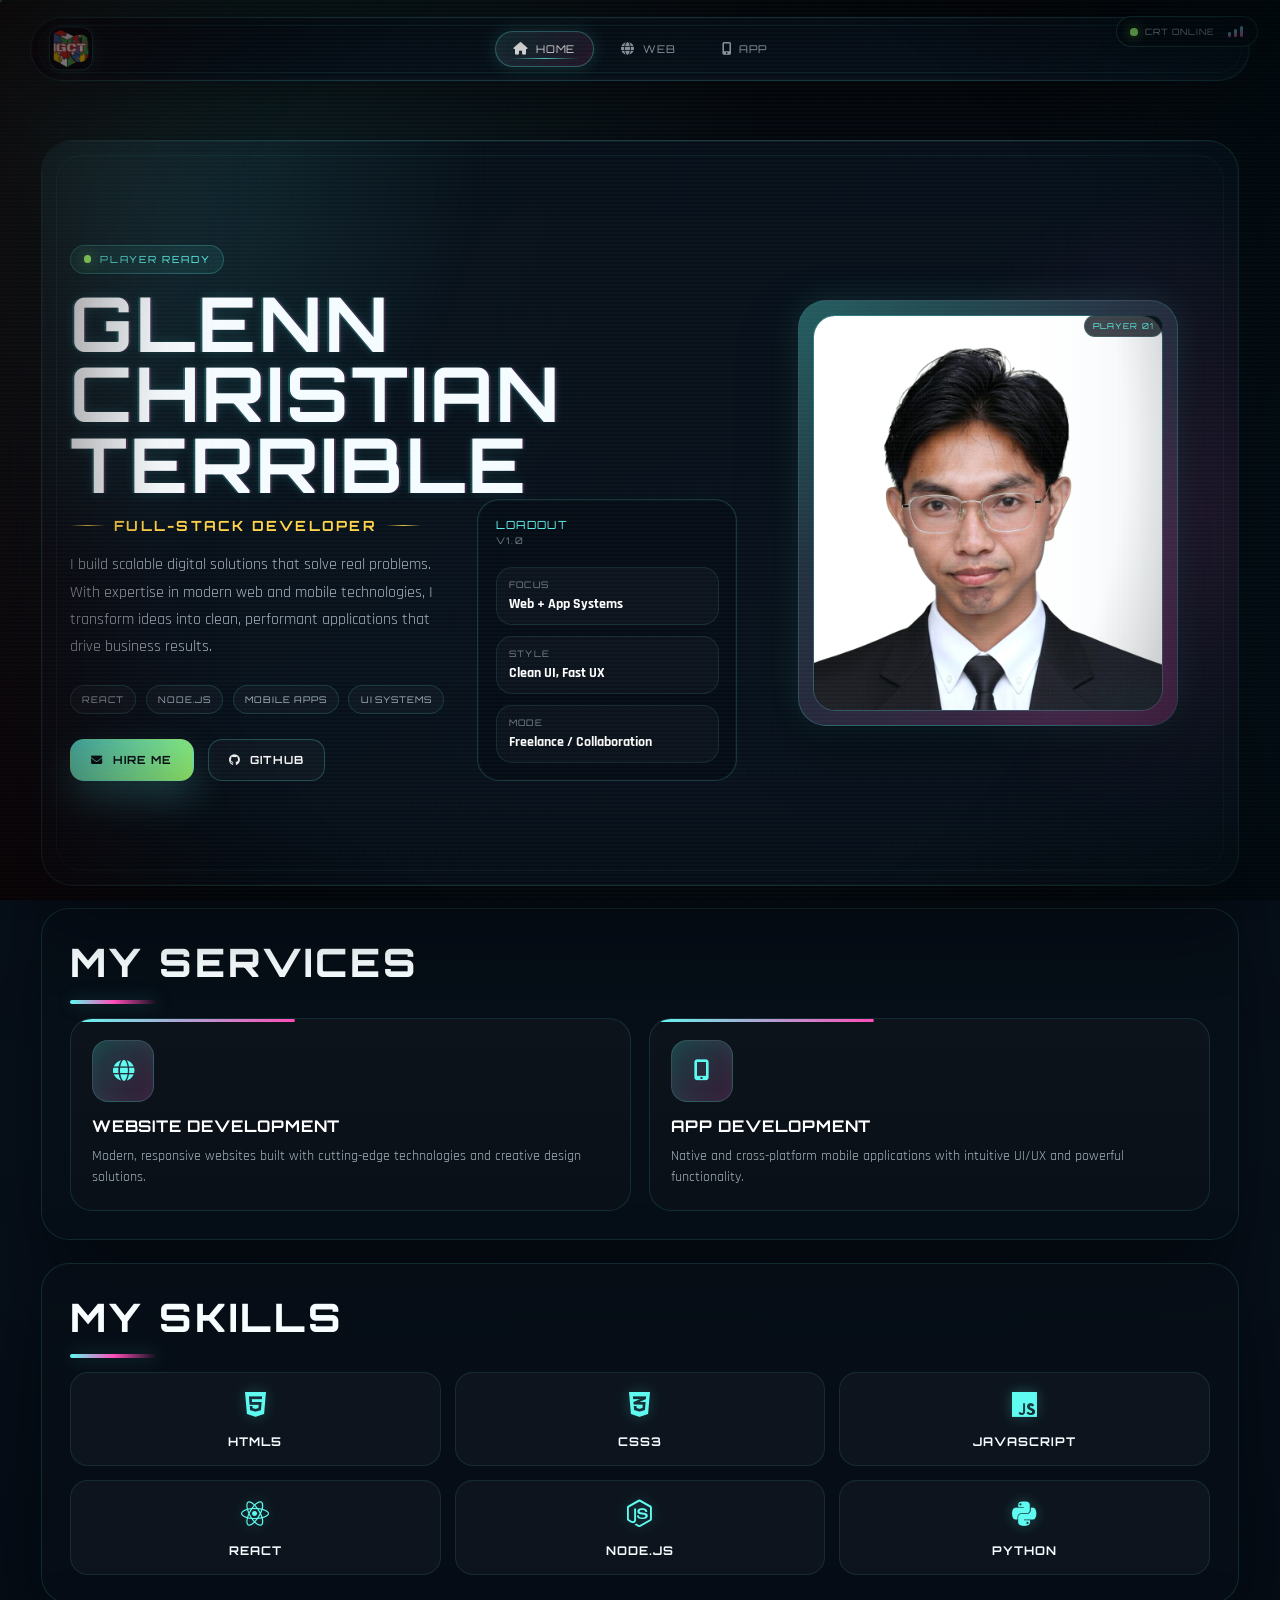
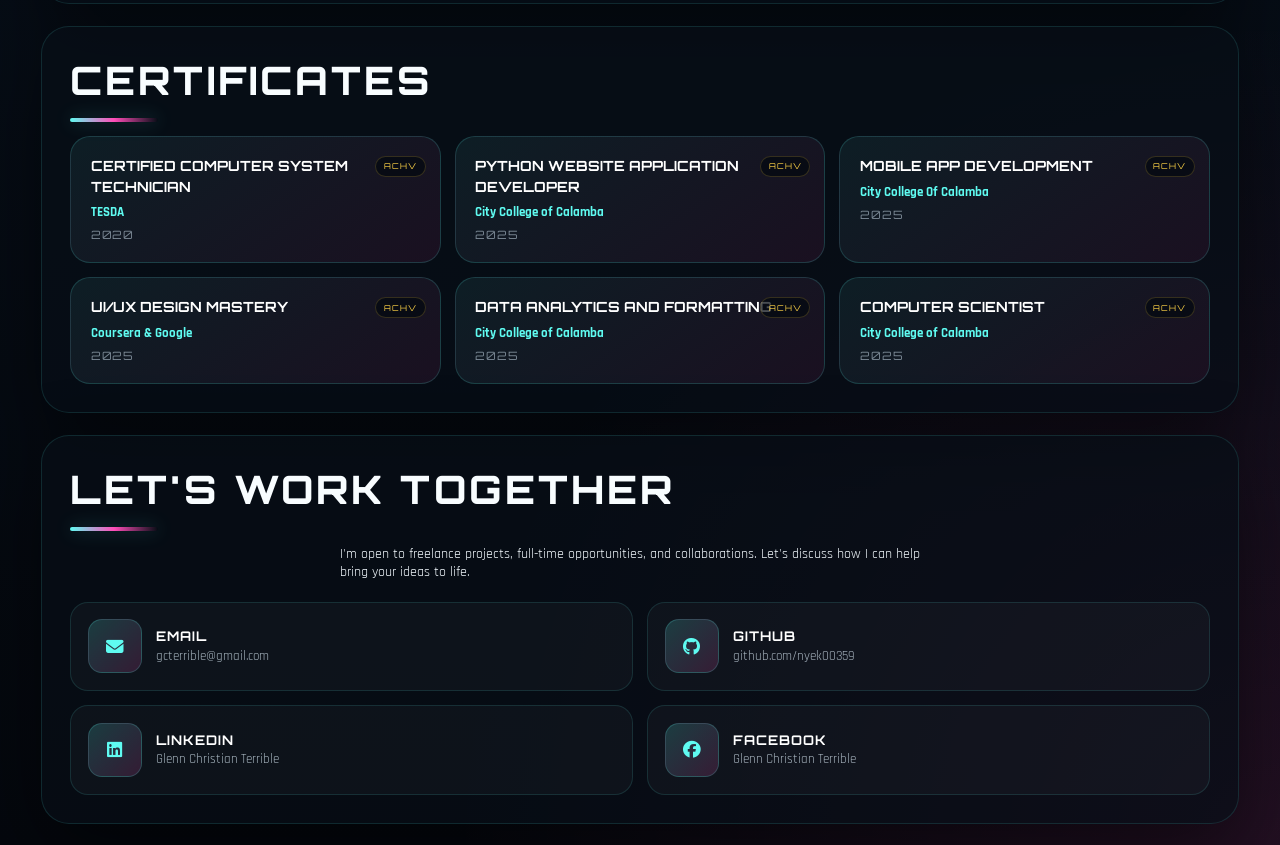
==== commit e0b0dcdc: "Update meta tags and sitemap URLs for improved SEO and structured data" ====
--- a/pages/index.html
+++ b/pages/index.html
@@ -10,7 +10,29 @@
     <meta property="og:title" content="Glenn Christian Terrible | Full-Stack Developer">
     <meta property="og:description" content="Full-Stack Developer specializing in web development, mobile applications, and creative design.">
     <meta property="og:type" content="website">
+    <meta property="og:url" content="https://gcter.github.io/Portfolio/">
+    <meta property="og:image" content="https://gcter.github.io/Portfolio/assets/img/picture.jpg">
     <title>Glenn Christian Terrible | Full-Stack Developer</title>
+    <script type="application/ld+json">
+    {
+      "@context": "https://schema.org",
+      "@type": "Person",
+      "name": "Glenn Christian Terrible",
+      "alternateName": "Glenn T.",
+      "url": "https://gcter.github.io/Portfolio/",
+      "sameAs": [
+        "https://github.com/nyek00359",
+        "https://www.linkedin.com/in/glenn-christian-terrible-2767a1240/"
+      ],
+      "jobTitle": "Full-Stack Developer",
+      "worksFor": {
+        "@type": "Organization",
+        "name": "Freelance"
+      },
+      "knowsAbout": ["Web Development", "Mobile App Development", "React", "Node.js", "Python", "Flutter", "UI/UX Design"],
+      "description": "Full-Stack Developer specializing in web development, mobile applications, and creative design."
+    }
+    </script>
     <link rel="icon" type="image/png" href="../assets/img/LOGO_PUZZ.png">
     <link rel="stylesheet" href="https://cdnjs.cloudflare.com/ajax/libs/font-awesome/6.4.0/css/all.min.css">
     <link rel="stylesheet" href="../css/style.css">
--- a/css/style.css
+++ b/css/style.css
@@ -45,6 +45,10 @@
     position: relative;
 }
 
+body.nav-open {
+    overflow: hidden;
+}
+
 body::before,
 body::after {
     content: '';
@@ -306,7 +310,7 @@
     left: 50%;
     transform: translateX(-50%);
     width: min(1220px, calc(100% - 2rem));
-    z-index: 1000;
+    z-index: 1003;
     background:
         linear-gradient(135deg, rgba(7, 14, 23, 0.95), rgba(8, 18, 30, 0.86));
     backdrop-filter: blur(20px);
@@ -411,6 +415,10 @@
     padding: 0.25rem;
 }
 
+.nav-mobile-title {
+    display: none;
+}
+
 .logo-img {
     height: 44px;
     width: auto;
@@ -436,7 +444,7 @@
     background: rgba(95, 251, 241, 0.12);
     border: 1px solid rgba(95, 251, 241, 0.25);
     cursor: pointer;
-    z-index: 1001;
+    z-index: 1004;
     border-radius: 14px;
     box-shadow: 0 12px 26px rgba(0, 0, 0, 0.22);
     transition: all 0.3s ease;
@@ -472,6 +480,10 @@
 
 .hamburger.active span:nth-child(3) {
     transform: rotate(-45deg) translate(5px, -6px);
+}
+
+.nav-backdrop {
+    display: none;
 }
 
 .main-content {
@@ -537,52 +549,139 @@
     .nav-container {
         top: 0.8rem;
         width: calc(100% - 1rem);
-        border-radius: 28px;
-        padding: 1rem;
+        min-height: 72px;
+        border-radius: 24px;
+        padding: 0.85rem 1rem;
+        justify-content: space-between;
     }
 
     .nav-logo {
-        left: 0.85rem;
+        position: static;
+        transform: none;
+        padding: 0;
     }
 
     .logo-img {
         height: 38px;
     }
 
+    .nav-mobile-title {
+        display: flex;
+        flex-direction: column;
+        align-items: center;
+        gap: 0.1rem;
+        text-align: center;
+        padding: 0 3.75rem 0 0.75rem;
+        flex: 1;
+    }
+
+    .nav-mobile-kicker {
+        color: #fff;
+        font-family: 'Orbitron', sans-serif;
+        font-size: 0.72rem;
+        letter-spacing: 0.14em;
+        text-transform: uppercase;
+    }
+
+    .nav-mobile-subtitle {
+        color: var(--text-muted);
+        font-family: 'Orbitron', sans-serif;
+        font-size: 0.56rem;
+        letter-spacing: 0.12em;
+        text-transform: uppercase;
+    }
+
     .hamburger {
         display: flex;
+        position: static;
+        transform: none;
+        width: 46px;
+        height: 46px;
+        flex-shrink: 0;
     }
 
     .nav-tabs {
         position: fixed;
-        top: 5.8rem;
-        left: 0.8rem;
-        right: 0.8rem;
-        background: rgba(6, 12, 21, 0.96);
+        top: 5.9rem;
+        left: 0.75rem;
+        right: 0.75rem;
+        background:
+            linear-gradient(180deg, rgba(6, 12, 21, 0.98), rgba(8, 18, 30, 0.96));
         backdrop-filter: blur(22px);
         -webkit-backdrop-filter: blur(22px);
         flex-direction: column;
-        gap: 0.55rem;
-        padding: 1rem;
-        border: 1px solid rgba(95, 251, 241, 0.18);
-        border-radius: 22px;
-        transform: translateY(-140%);
+        gap: 0.7rem;
+        padding: 1rem 1rem 1.15rem;
+        border: 1px solid rgba(95, 251, 241, 0.22);
+        border-radius: 24px;
+        transform: translateY(-1rem) scale(0.98);
         opacity: 0;
-        transition: all 0.3s ease;
-        z-index: 999;
+        visibility: hidden;
+        transition: transform 0.25s ease, opacity 0.25s ease, visibility 0.25s ease;
+        z-index: 1004;
         box-shadow: 0 22px 50px rgba(0, 0, 0, 0.45);
     }
 
+    .nav-tabs::before {
+        content: 'Select Section';
+        display: block;
+        margin-bottom: 0.15rem;
+        color: var(--text-muted);
+        font-family: 'Orbitron', sans-serif;
+        font-size: 0.62rem;
+        letter-spacing: 0.14em;
+        text-transform: uppercase;
+    }
+
     .nav-tabs.active {
-        transform: translateY(0);
+        transform: translateY(0) scale(1);
         opacity: 1;
+        visibility: visible;
     }
 
     .nav-tab {
-        padding: 1rem 1.2rem;
+        min-height: 56px;
+        padding: 1rem 1.1rem;
         width: 100%;
-        justify-content: center;
-        border-radius: 16px;
+        justify-content: flex-start;
+        border-radius: 18px;
+        background: rgba(255, 255, 255, 0.03);
+        border-color: rgba(95, 251, 241, 0.08);
+        font-size: 0.78rem;
+        letter-spacing: 0.1em;
+    }
+
+    .nav-tab::after {
+        inset: auto 16px 10px;
+    }
+
+    .nav-tab i {
+        width: 1.15rem;
+        text-align: center;
+        font-size: 0.95rem;
+    }
+
+    .nav-tab.active {
+        background: linear-gradient(135deg, rgba(95, 251, 241, 0.16), rgba(255, 77, 184, 0.12));
+    }
+
+    .nav-backdrop {
+        display: block;
+        position: fixed;
+        inset: 0;
+        background: rgba(2, 6, 12, 0.45);
+        border: none;
+        opacity: 0;
+        visibility: hidden;
+        pointer-events: none;
+        transition: opacity 0.25s ease, visibility 0.25s ease;
+        z-index: 1002;
+    }
+
+    .nav-backdrop.active {
+        opacity: 1;
+        visibility: visible;
+        pointer-events: auto;
     }
 
     .main-content {
--- a/css/home.css
+++ b/css/home.css
@@ -43,6 +43,7 @@
 .hero-content {
     position: relative;
     z-index: 1;
+    min-width: 0;
 }
 
 .hero-kicker {
@@ -116,7 +117,7 @@
 
 .hero-grid {
     display: grid;
-    grid-template-columns: minmax(0, 1fr) 280px;
+    grid-template-columns: minmax(0, 1fr) minmax(220px, 260px);
     gap: 1.5rem;
     align-items: start;
 }
@@ -126,6 +127,8 @@
 }
 
 .player-panel {
+    align-self: end;
+    width: 100%;
     padding: 1.25rem;
     border-radius: 22px;
     border: 1px solid rgba(95, 251, 241, 0.18);
@@ -135,9 +138,10 @@
 
 .player-panel-title {
     display: flex;
-    align-items: center;
-    justify-content: space-between;
-    margin-bottom: 1rem;
+    flex-direction: column;
+    align-items: flex-start;
+    gap: 0.25rem;
+    margin-bottom: 1.5rem;
     color: var(--primary);
     font-family: 'Orbitron', sans-serif;
     font-size: 0.8rem;
@@ -568,22 +572,34 @@
     font-size: 0.95rem;
 }
 
+@media (max-width: 1200px) {
+    .hero-grid {
+        grid-template-columns: 1fr;
+    }
+
+    .player-panel {
+        max-width: 420px;
+    }
+}
+
 @media (max-width: 1024px) {
     .hero {
         grid-template-columns: 1fr;
         min-height: auto;
     }
 
-    .hero-grid {
-        grid-template-columns: 1fr;
-    }
-
     .player-panel {
         max-width: 420px;
     }
 
     .certificates-grid {
         grid-template-columns: repeat(2, minmax(0, 1fr));
+    }
+}
+
+@media (max-width: 720px) {
+    .avatar-container {
+        max-width: 280px;
     }
 }
 
